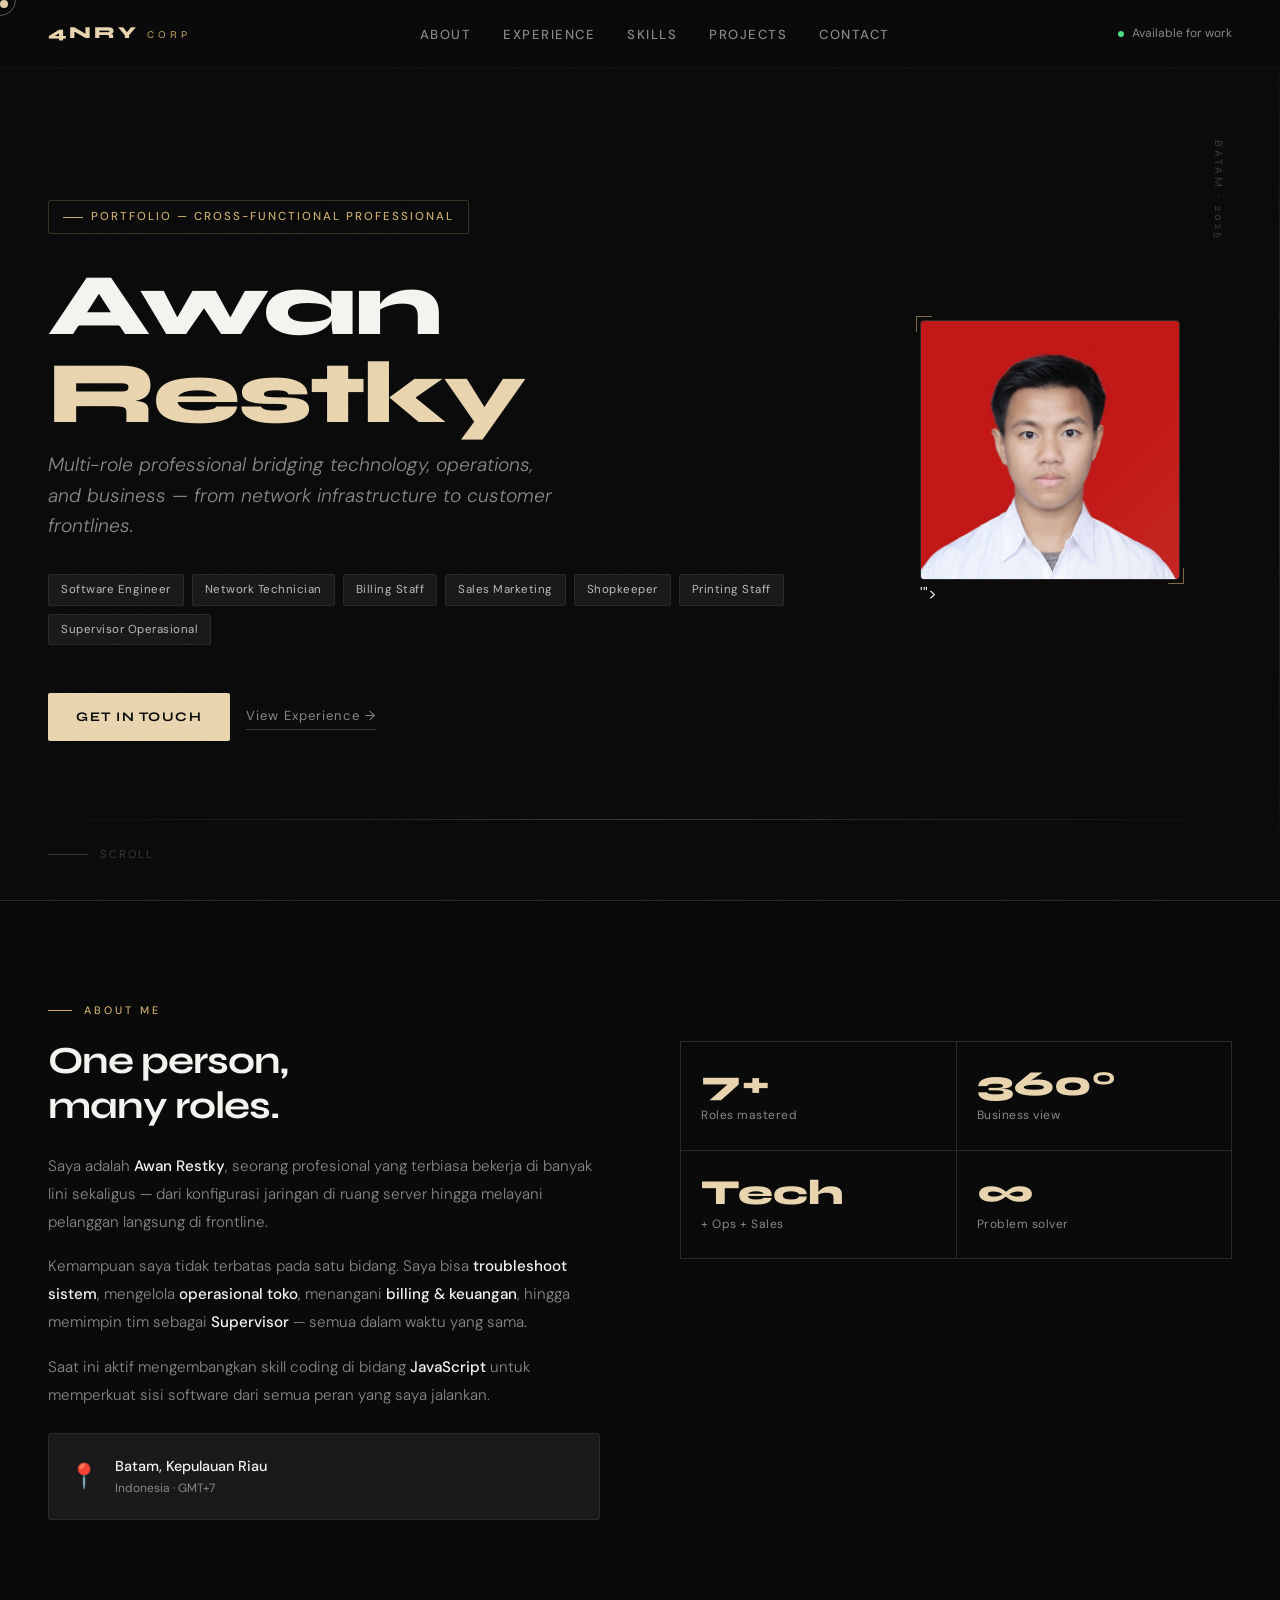
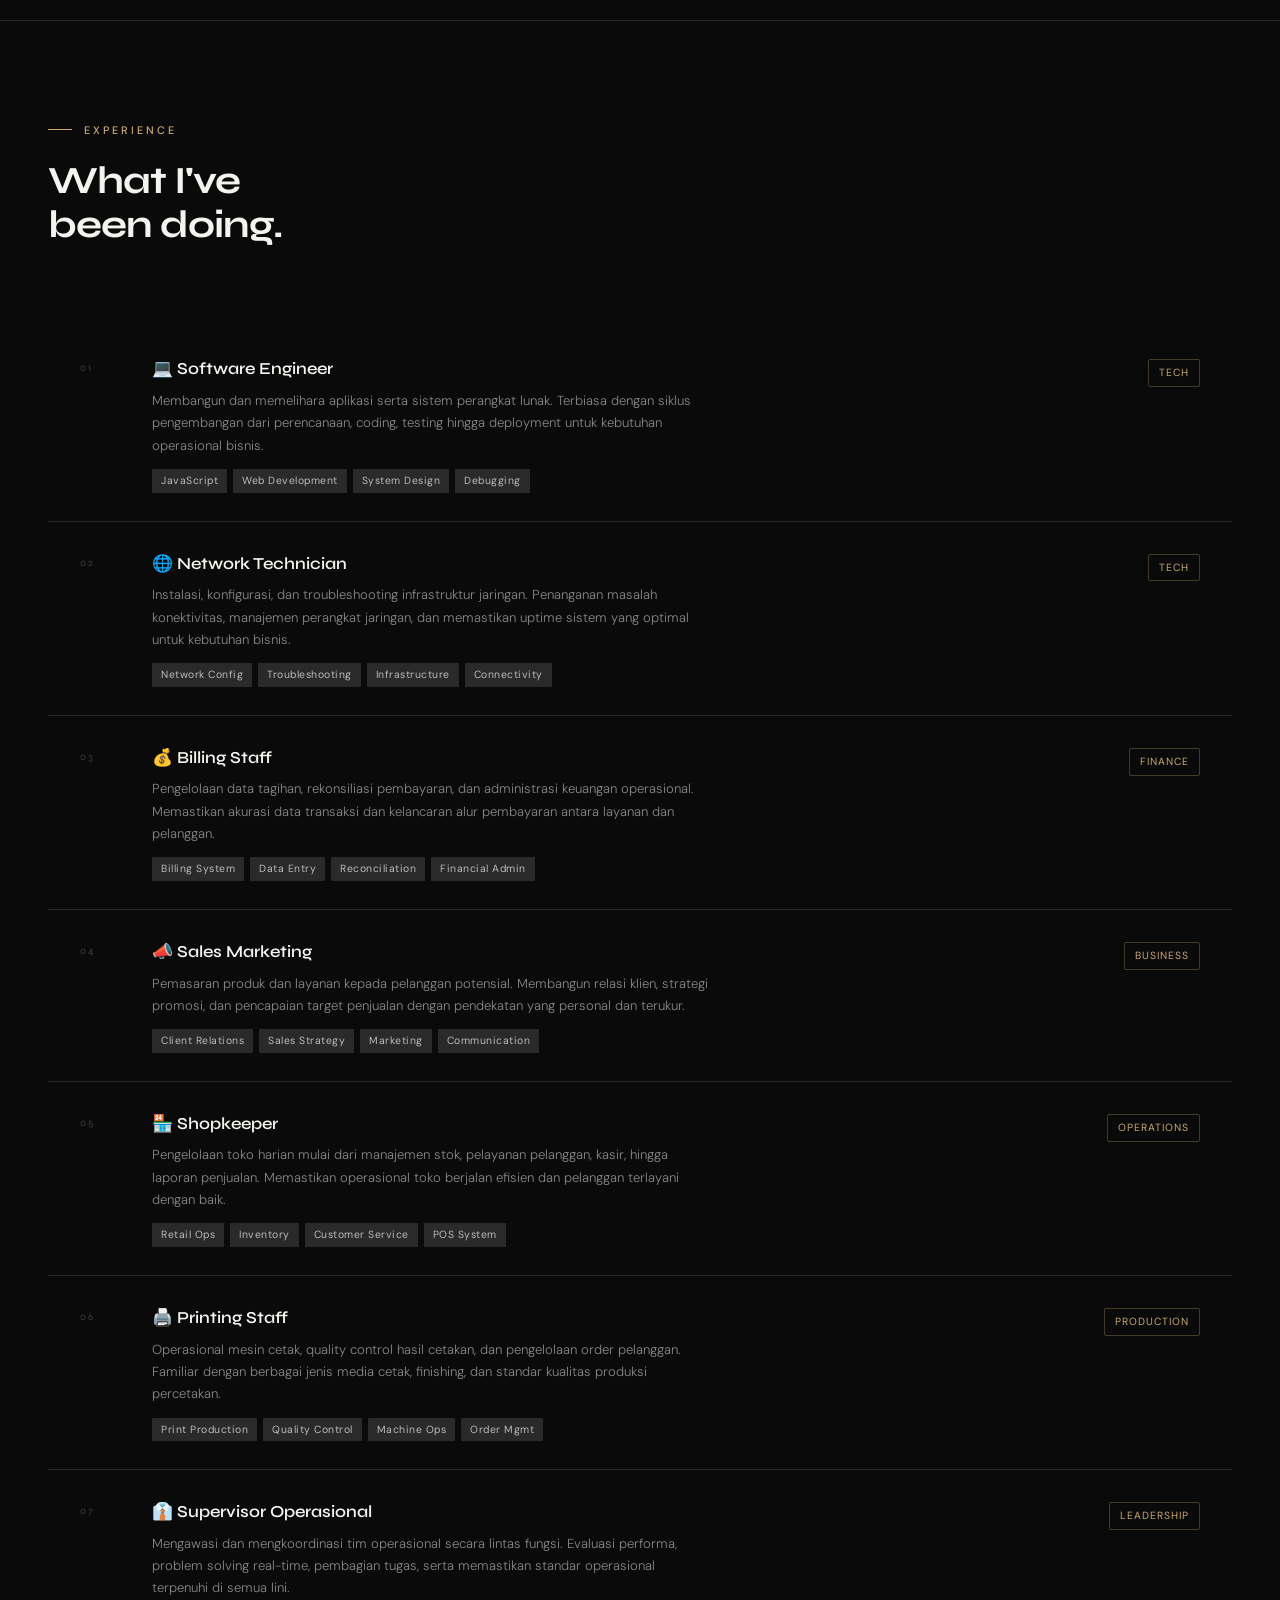
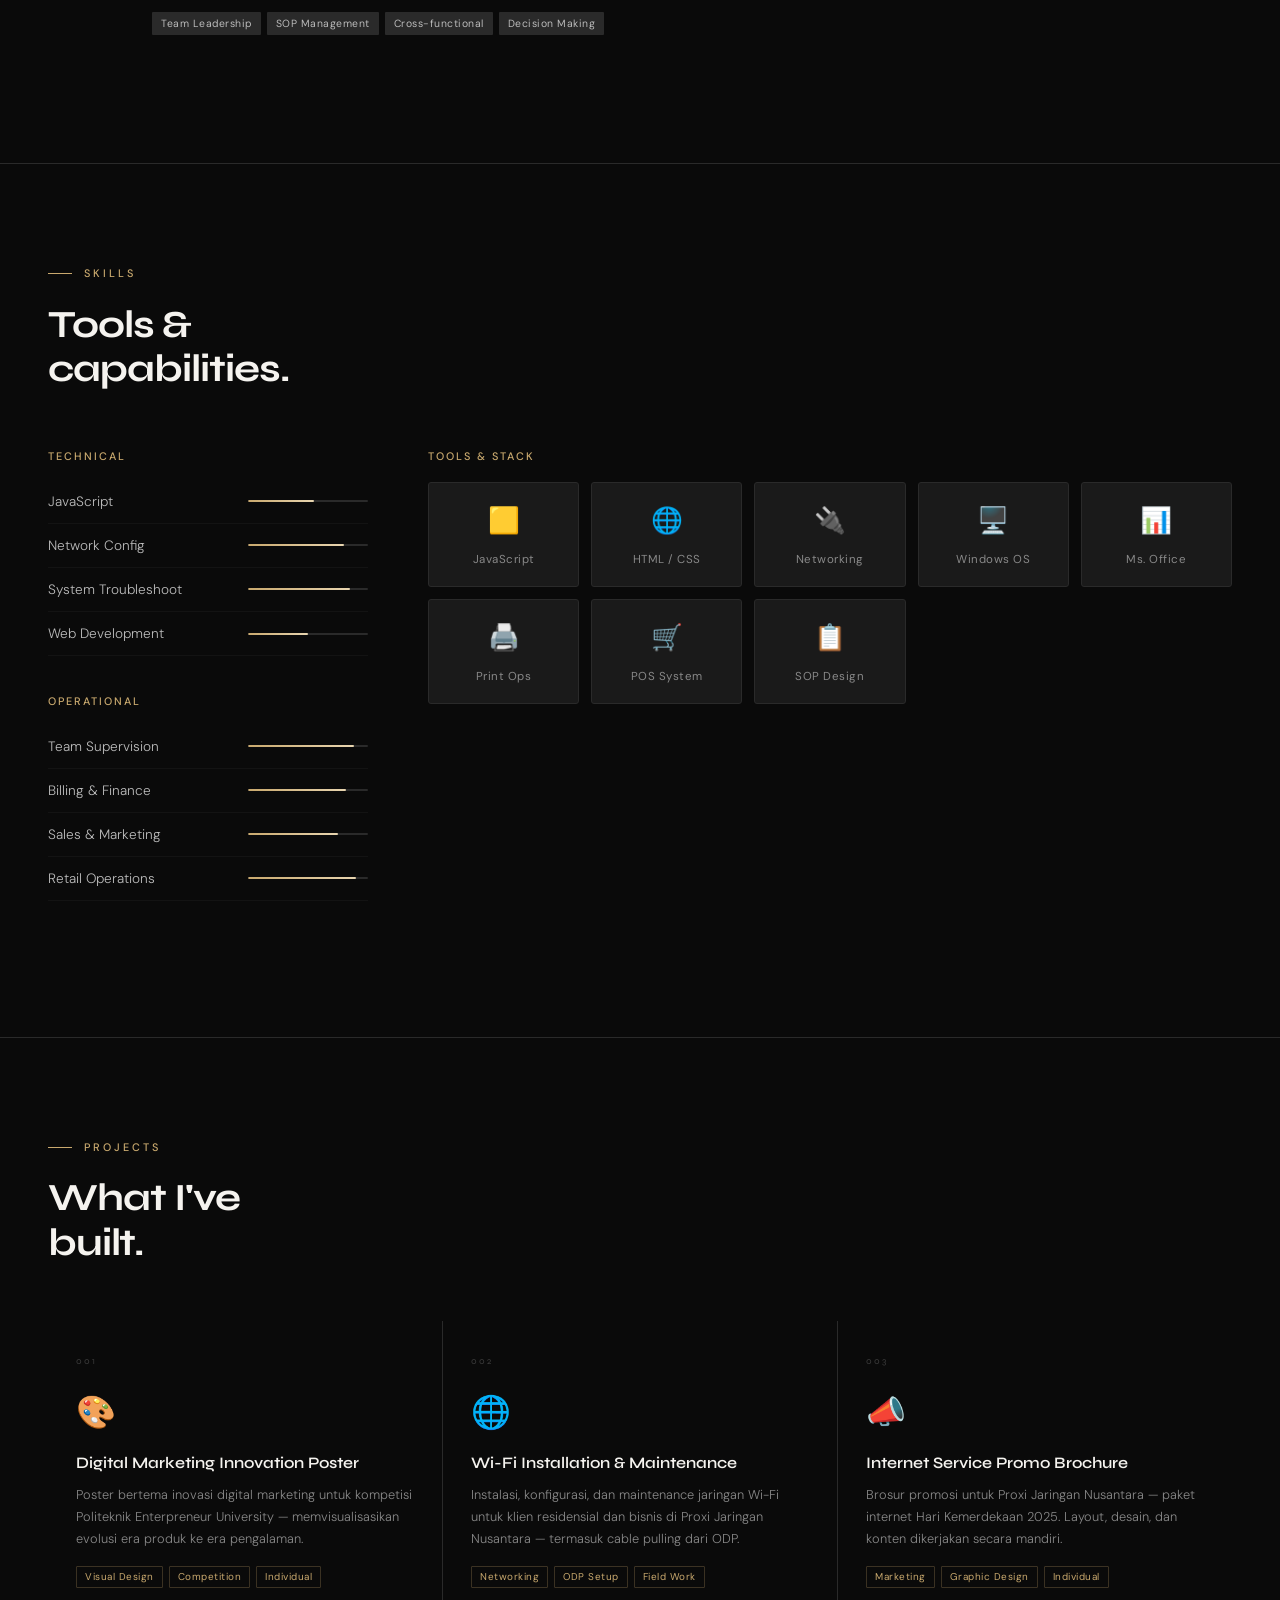
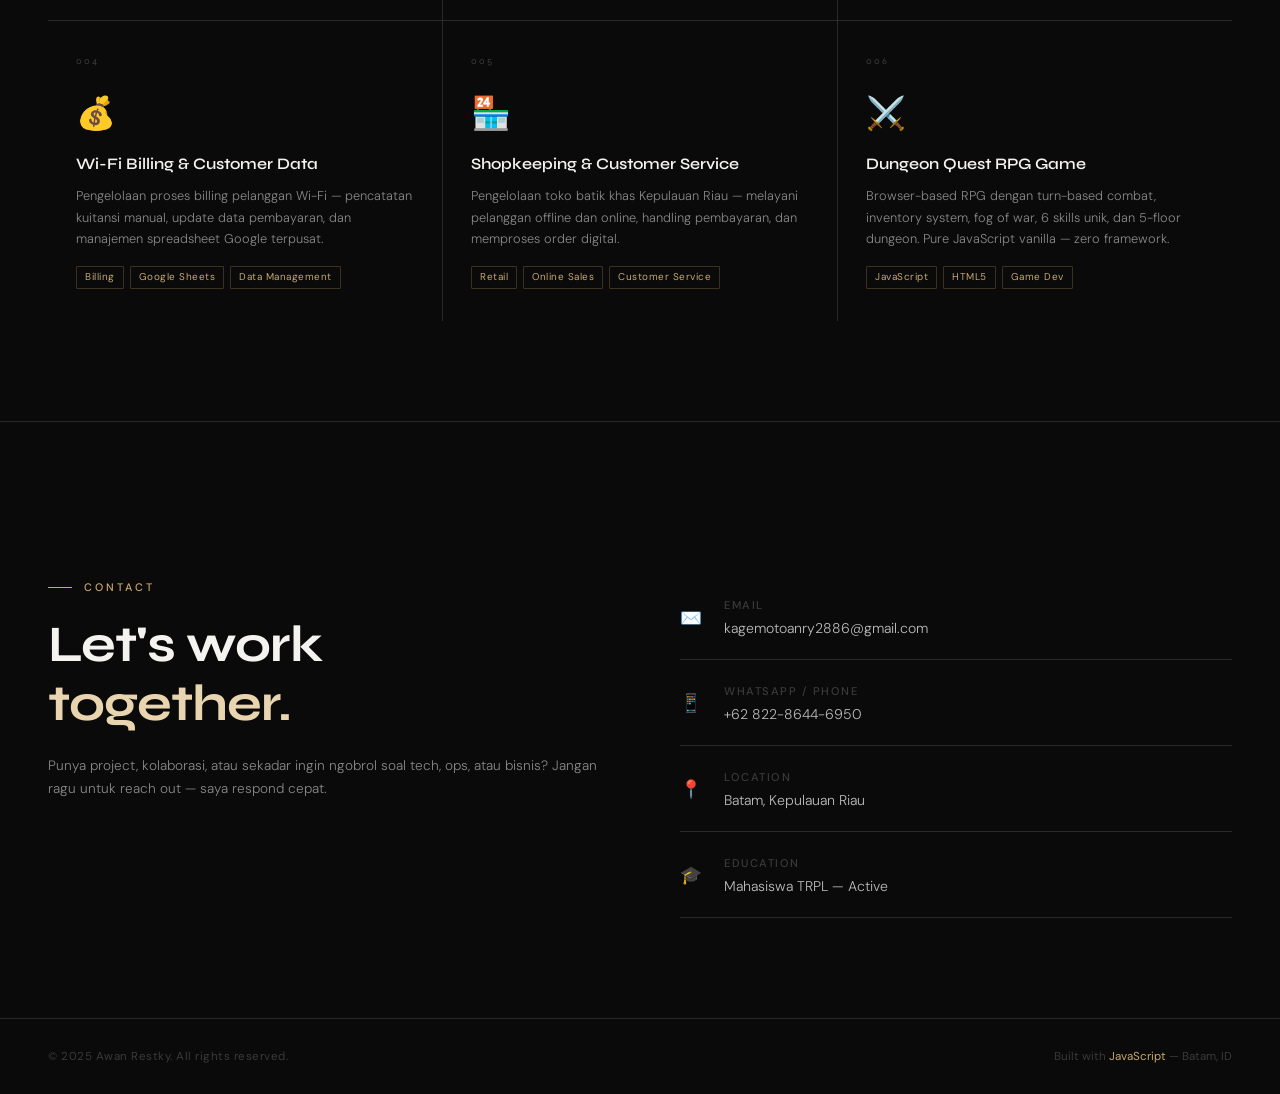
==== index.html @ eabd6ea4 "ubah nama file utama menjadi index.html" ====
<!DOCTYPE html>
<html lang="id">
<head>
<meta charset="UTF-8">
<meta name="viewport" content="width=device-width, initial-scale=1.0">
<title>Awan Restky — Portfolio</title>
<link href="https://fonts.googleapis.com/css2?family=Syne:wght@400;500;600;700;800&family=DM+Sans:ital,wght@0,300;0,400;0,500;1,300&display=swap" rel="stylesheet">
<style>
:root {
  --black: #0a0a0a;
  --white: #f5f3ef;
  --gray-1: #1a1a1a;
  --gray-2: #2a2a2a;
  --gray-3: #3a3a3a;
  --gray-4: #888;
  --gray-5: #bbb;
  --accent: #e8d5b0;
  --accent-2: #c9a96e;
  --accent-dim: rgba(232,213,176,0.12);
  --font-head: 'Syne', sans-serif;
  --font-body: 'DM Sans', sans-serif;
}

*, *::before, *::after { box-sizing: border-box; margin: 0; padding: 0; }

html { scroll-behavior: smooth; }

body {
  background: var(--black);
  color: var(--white);
  font-family: var(--font-body);
  font-size: 16px;
  line-height: 1.7;
  overflow-x: hidden;
  cursor: none;
}

/* Custom cursor */
#cursor {
  width: 8px; height: 8px;
  background: var(--accent);
  border-radius: 50%;
  position: fixed;
  pointer-events: none;
  z-index: 9999;
  transition: transform 0.15s ease;
  mix-blend-mode: difference;
}
#cursor-ring {
  width: 32px; height: 32px;
  border: 1px solid rgba(232,213,176,0.4);
  border-radius: 50%;
  position: fixed;
  pointer-events: none;
  z-index: 9998;
  transition: all 0.08s ease;
}
body:has(a:hover) #cursor, body:has(button:hover) #cursor { transform: scale(3); }

/* Noise texture */
body::before {
  content: '';
  position: fixed;
  inset: 0;
  background-image: url("data:image/svg+xml,%3Csvg viewBox='0 0 256 256' xmlns='http://www.w3.org/2000/svg'%3E%3Cfilter id='noise'%3E%3CfeTurbulence type='fractalNoise' baseFrequency='0.9' numOctaves='4' stitchTiles='stitch'/%3E%3C/filter%3E%3Crect width='100%25' height='100%25' filter='url(%23noise)' opacity='0.04'/%3E%3C/svg%3E");
  pointer-events: none;
  z-index: 0;
  opacity: 0.5;
}

/* NAV */
nav {
  position: fixed;
  top: 0; left: 0; right: 0;
  z-index: 100;
  padding: 20px 48px;
  display: flex;
  align-items: center;
  justify-content: space-between;
  border-bottom: 1px solid rgba(255,255,255,0.04);
  backdrop-filter: blur(20px);
  background: rgba(10,10,10,0.7);
}
.nav-logo {
  font-family: var(--font-head);
  font-size: 1.1rem;
  font-weight: 700;
  color: var(--accent);
  letter-spacing: 1px;
  text-decoration: none;
}
.nav-links { display: flex; gap: 32px; list-style: none; }
.nav-links a {
  color: var(--gray-4);
  text-decoration: none;
  font-size: 0.82rem;
  letter-spacing: 1.5px;
  text-transform: uppercase;
  font-weight: 500;
  transition: color 0.2s;
}
.nav-links a:hover { color: var(--accent); }
.nav-status {
  display: flex;
  align-items: center;
  gap: 8px;
  font-size: 0.75rem;
  color: var(--gray-4);
}
.status-dot {
  width: 6px; height: 6px;
  background: #4ade80;
  border-radius: 50%;
  animation: pulse 2s infinite;
}
@keyframes pulse {
  0%,100% { opacity: 1; box-shadow: 0 0 0 0 rgba(74,222,128,0.4); }
  50% { opacity: 0.7; box-shadow: 0 0 0 4px rgba(74,222,128,0); }
}

/* SECTIONS */
section { position: relative; z-index: 1; }

/* HERO */
#hero {
  min-height: 100vh;
  display: flex;
  align-items: center;
  padding: 120px 48px 80px;
  position: relative;
  overflow: hidden;
}
.hero-bg-line {
  position: absolute;
  top: 0; right: 0;
  width: 1px;
  height: 100%;
  background: linear-gradient(to bottom, transparent, var(--accent-2), transparent);
  opacity: 0.2;
}
.hero-grid-line {
  position: absolute;
  bottom: 80px; left: 0; right: 0;
  height: 1px;
  background: linear-gradient(to right, transparent, var(--gray-3), transparent);
}
.hero-number {
  position: absolute;
  top: 140px; right: 52px;
  font-family: var(--font-head);
  font-size: 0.7rem;
  color: var(--gray-3);
  letter-spacing: 3px;
  writing-mode: vertical-rl;
}
.hero-content { max-width: 780px; }
.hero-tag {
  display: inline-flex;
  align-items: center;
  gap: 8px;
  font-size: 0.72rem;
  color: var(--accent-2);
  letter-spacing: 2px;
  text-transform: uppercase;
  font-weight: 500;
  margin-bottom: 28px;
  border: 1px solid rgba(201,169,110,0.25);
  padding: 6px 14px;
  border-radius: 2px;
}
.hero-tag::before { content: ''; width: 20px; height: 1px; background: var(--accent-2); }
h1 {
  font-family: var(--font-head);
  font-size: clamp(3rem, 7vw, 5.5rem);
  font-weight: 800;
  line-height: 1.0;
  letter-spacing: -2px;
  margin-bottom: 12px;
  color: var(--white);
}
h1 .name-accent { color: var(--accent); display: block; }
.hero-sub {
  font-size: clamp(1rem, 2.5vw, 1.2rem);
  color: var(--gray-4);
  font-weight: 300;
  margin-bottom: 32px;
  max-width: 520px;
  font-style: italic;
  line-height: 1.6;
}
.hero-roles {
  display: flex;
  flex-wrap: wrap;
  gap: 8px;
  margin-bottom: 48px;
}
.role-tag {
  font-size: 0.72rem;
  color: var(--gray-5);
  background: var(--gray-1);
  border: 1px solid var(--gray-2);
  padding: 5px 12px;
  border-radius: 2px;
  letter-spacing: 0.5px;
  transition: all 0.2s;
}
.role-tag:hover { background: var(--accent-dim); border-color: var(--accent-2); color: var(--accent); }
.hero-cta {
  display: flex;
  gap: 16px;
  align-items: center;
}
.btn-primary {
  background: var(--accent);
  color: var(--black);
  padding: 13px 28px;
  border: none;
  border-radius: 2px;
  font-family: var(--font-head);
  font-size: 0.82rem;
  font-weight: 700;
  letter-spacing: 1.5px;
  text-transform: uppercase;
  text-decoration: none;
  cursor: none;
  transition: all 0.2s;
  display: inline-block;
}
.btn-primary:hover { background: var(--accent-2); transform: translateY(-1px); }
.btn-secondary {
  color: var(--gray-4);
  font-size: 0.82rem;
  text-decoration: none;
  letter-spacing: 1px;
  border-bottom: 1px solid var(--gray-3);
  padding-bottom: 2px;
  transition: all 0.2s;
}
.btn-secondary:hover { color: var(--white); border-color: var(--white); }
.hero-avatar {
  position: absolute;
  right: 100px;
  top: 50%;
  transform: translateY(-50%);
  width: 260px; height: 260px;
}
.avatar-frame {
  width: 100%; height: 100%;
  border: 1px solid var(--gray-2);
  border-radius: 4px;
  overflow: hidden;
  position: relative;
  background: var(--gray-1);
}
.avatar-frame img {
  width: 100%; height: 100%;
  object-fit: cover;
  filter: grayscale(20%);
}
.avatar-frame::after {
  content: '';
  position: absolute;
  inset: 0;
  background: linear-gradient(135deg, transparent 60%, rgba(232,213,176,0.08));
}
.avatar-corner {
  position: absolute;
  width: 16px; height: 16px;
  border-color: var(--accent-2);
  border-style: solid;
  opacity: 0.6;
}
.avatar-corner.tl { top: -4px; left: -4px; border-width: 1px 0 0 1px; }
.avatar-corner.br { bottom: -4px; right: -4px; border-width: 0 1px 1px 0; }
.avatar-label {
  position: absolute;
  bottom: -28px; left: 0;
  font-size: 0.65rem;
  color: var(--gray-3);
  letter-spacing: 2px;
  text-transform: uppercase;
}

/* SCROLL INDICATOR */
.scroll-indicator {
  position: absolute;
  bottom: 36px; left: 48px;
  display: flex;
  align-items: center;
  gap: 12px;
  font-size: 0.7rem;
  color: var(--gray-3);
  letter-spacing: 2px;
  text-transform: uppercase;
}
.scroll-line {
  width: 40px; height: 1px;
  background: var(--gray-3);
  position: relative;
  overflow: hidden;
}
.scroll-line::after {
  content: '';
  position: absolute;
  left: -100%;
  width: 100%; height: 100%;
  background: var(--accent);
  animation: scanline 2s ease infinite;
}
@keyframes scanline { 0% { left: -100%; } 100% { left: 100%; } }

/* ABOUT */
#about {
  padding: 100px 48px;
  display: grid;
  grid-template-columns: 1fr 1fr;
  gap: 80px;
  align-items: start;
  border-top: 1px solid var(--gray-2);
}
.section-label {
  font-size: 0.68rem;
  color: var(--accent-2);
  letter-spacing: 3px;
  text-transform: uppercase;
  font-weight: 500;
  margin-bottom: 20px;
  display: flex;
  align-items: center;
  gap: 12px;
}
.section-label::before { content: ''; width: 24px; height: 1px; background: var(--accent-2); }
h2 {
  font-family: var(--font-head);
  font-size: clamp(1.8rem, 3vw, 2.6rem);
  font-weight: 700;
  line-height: 1.15;
  letter-spacing: -1px;
  margin-bottom: 24px;
  color: var(--white);
}
.about-text {
  color: var(--gray-4);
  font-size: 0.95rem;
  line-height: 1.85;
  margin-bottom: 16px;
  font-weight: 300;
}
.about-text strong { color: var(--white); font-weight: 500; }
.about-stats {
  display: grid;
  grid-template-columns: 1fr 1fr;
  gap: 1px;
  background: var(--gray-2);
  border: 1px solid var(--gray-2);
  margin-top: 40px;
}
.stat-box {
  background: var(--black);
  padding: 24px 20px;
  transition: background 0.2s;
}
.stat-box:hover { background: var(--gray-1); }
.stat-num {
  font-family: var(--font-head);
  font-size: 2.2rem;
  font-weight: 800;
  color: var(--accent);
  line-height: 1;
  margin-bottom: 4px;
}
.stat-desc {
  font-size: 0.75rem;
  color: var(--gray-4);
  letter-spacing: 0.5px;
}

/* Location card */
.location-card {
  background: var(--gray-1);
  border: 1px solid var(--gray-2);
  border-radius: 3px;
  padding: 20px;
  margin-top: 24px;
  display: flex;
  align-items: center;
  gap: 16px;
}
.location-icon { font-size: 1.5rem; }
.location-info { flex: 1; }
.location-city { font-weight: 500; color: var(--white); font-size: 0.9rem; }
.location-region { font-size: 0.75rem; color: var(--gray-4); }

/* EXPERIENCE */
#experience {
  padding: 100px 48px;
  border-top: 1px solid var(--gray-2);
}
.exp-header { display: flex; justify-content: space-between; align-items: flex-end; margin-bottom: 56px; }
.exp-grid { display: flex; flex-direction: column; gap: 1px; background: var(--gray-2); }
.exp-item {
  background: var(--black);
  padding: 28px 32px;
  display: grid;
  grid-template-columns: 48px 1fr auto;
  gap: 24px;
  align-items: start;
  transition: background 0.2s;
  cursor: default;
}
.exp-item:hover { background: var(--gray-1); }
.exp-num {
  font-family: var(--font-head);
  font-size: 0.65rem;
  color: var(--gray-3);
  letter-spacing: 2px;
  margin-top: 4px;
}
.exp-content {}
.exp-role {
  font-family: var(--font-head);
  font-size: 1.05rem;
  font-weight: 600;
  color: var(--white);
  margin-bottom: 6px;
}
.exp-desc {
  font-size: 0.82rem;
  color: var(--gray-4);
  line-height: 1.7;
  font-weight: 300;
  max-width: 560px;
}
.exp-tags {
  display: flex;
  flex-wrap: wrap;
  gap: 6px;
  margin-top: 12px;
}
.exp-tag {
  font-size: 0.65rem;
  background: var(--gray-2);
  color: var(--gray-5);
  padding: 3px 9px;
  border-radius: 1px;
  letter-spacing: 0.5px;
}
.exp-badge {
  font-size: 0.65rem;
  color: var(--accent-2);
  border: 1px solid rgba(201,169,110,0.3);
  padding: 4px 10px;
  border-radius: 2px;
  letter-spacing: 1px;
  text-transform: uppercase;
  white-space: nowrap;
  align-self: start;
  margin-top: 4px;
}

/* SKILLS */
#skills {
  padding: 100px 48px;
  border-top: 1px solid var(--gray-2);
}
.skills-layout {
  display: grid;
  grid-template-columns: 320px 1fr;
  gap: 60px;
  margin-top: 56px;
}
.skill-category { margin-bottom: 36px; }
.skill-cat-label {
  font-size: 0.68rem;
  color: var(--accent-2);
  letter-spacing: 2px;
  text-transform: uppercase;
  margin-bottom: 14px;
  font-weight: 500;
}
.skill-item-row {
  display: flex;
  justify-content: space-between;
  align-items: center;
  padding: 10px 0;
  border-bottom: 1px solid rgba(255,255,255,0.04);
}
.skill-name-txt { font-size: 0.85rem; color: var(--gray-5); font-weight: 300; }
.skill-bar-wrap { width: 120px; height: 2px; background: var(--gray-2); border-radius: 1px; overflow: hidden; }
.skill-bar-fill {
  height: 100%;
  background: linear-gradient(90deg, var(--accent-2), var(--accent));
  border-radius: 1px;
  width: 0;
  transition: width 1.2s cubic-bezier(0.25,0.46,0.45,0.94);
}

/* Tech stack */
.tech-grid {
  display: grid;
  grid-template-columns: repeat(auto-fill, minmax(130px, 1fr));
  gap: 12px;
}
.tech-card {
  background: var(--gray-1);
  border: 1px solid var(--gray-2);
  padding: 16px;
  border-radius: 3px;
  text-align: center;
  transition: all 0.2s;
}
.tech-card:hover {
  border-color: var(--accent-2);
  background: var(--accent-dim);
  transform: translateY(-2px);
}
.tech-icon { font-size: 1.6rem; display: block; margin-bottom: 8px; }
.tech-name { font-size: 0.72rem; color: var(--gray-4); letter-spacing: 0.5px; }

/* PROJECTS */
#projects {
  padding: 100px 48px;
  border-top: 1px solid var(--gray-2);
}
.projects-grid {
  display: grid;
  grid-template-columns: repeat(3, 1fr);
  gap: 1px;
  background: var(--gray-2);
  margin-top: 56px;
}
.project-card {
  background: var(--black);
  padding: 32px 28px;
  position: relative;
  overflow: hidden;
  transition: background 0.25s;
  cursor: default;
}
.project-card:hover { background: var(--gray-1); }
.project-card::before {
  content: '';
  position: absolute;
  top: 0; left: 0;
  width: 2px;
  height: 0;
  background: var(--accent-2);
  transition: height 0.3s ease;
}
.project-card:hover::before { height: 100%; }
.project-num {
  font-family: var(--font-head);
  font-size: 0.6rem;
  color: var(--gray-3);
  letter-spacing: 2px;
  margin-bottom: 16px;
}
.project-icon { font-size: 2rem; margin-bottom: 14px; display: block; }
.project-title {
  font-family: var(--font-head);
  font-size: 1rem;
  font-weight: 600;
  color: var(--white);
  margin-bottom: 10px;
  line-height: 1.3;
}
.project-desc {
  font-size: 0.8rem;
  color: var(--gray-4);
  line-height: 1.7;
  font-weight: 300;
}
.project-stack {
  margin-top: 16px;
  display: flex;
  flex-wrap: wrap;
  gap: 6px;
}
.stack-tag {
  font-size: 0.62rem;
  color: var(--accent-2);
  border: 1px solid rgba(201,169,110,0.25);
  padding: 2px 8px;
  border-radius: 1px;
  letter-spacing: 0.5px;
}

/* CONTACT */
#contact {
  padding: 100px 48px;
  border-top: 1px solid var(--gray-2);
}
.contact-layout {
  display: grid;
  grid-template-columns: 1fr 1fr;
  gap: 80px;
  margin-top: 56px;
  align-items: start;
}
.contact-big-text {
  font-family: var(--font-head);
  font-size: clamp(2rem, 4vw, 3.2rem);
  font-weight: 700;
  line-height: 1.15;
  letter-spacing: -1px;
  color: var(--white);
  margin-bottom: 20px;
}
.contact-big-text span { color: var(--accent); }
.contact-note {
  font-size: 0.85rem;
  color: var(--gray-4);
  font-weight: 300;
  line-height: 1.7;
}
.contact-links { display: flex; flex-direction: column; gap: 4px; }
.contact-link {
  display: flex;
  align-items: center;
  gap: 16px;
  padding: 18px 0;
  border-bottom: 1px solid var(--gray-2);
  text-decoration: none;
  transition: all 0.2s;
  group: true;
}
.contact-link:hover { padding-left: 8px; }
.contact-link:hover .cl-label { color: var(--white); }
.contact-link:hover .cl-arrow { opacity: 1; transform: translateX(0); }
.cl-icon { font-size: 1.1rem; width: 28px; }
.cl-info { flex: 1; }
.cl-label { font-size: 0.7rem; color: var(--gray-3); letter-spacing: 1.5px; text-transform: uppercase; font-weight: 500; margin-bottom: 2px; transition: color 0.2s; }
.cl-value { font-size: 0.88rem; color: var(--gray-5); font-weight: 300; transition: color 0.2s; }
.contact-link:hover .cl-value { color: var(--accent); }
.cl-arrow { color: var(--accent-2); opacity: 0; transform: translateX(-6px); transition: all 0.2s; font-size: 0.8rem; }

/* FOOTER */
footer {
  border-top: 1px solid var(--gray-2);
  padding: 28px 48px;
  display: flex;
  justify-content: space-between;
  align-items: center;
  position: relative; z-index: 1;
}
.footer-copy { font-size: 0.72rem; color: var(--gray-3); letter-spacing: 0.5px; }
.footer-built { font-size: 0.72rem; color: var(--gray-3); }
.footer-built span { color: var(--accent-2); }

/* ANIMATIONS */
.reveal {
  opacity: 0;
  transform: translateY(28px);
  transition: opacity 0.7s ease, transform 0.7s ease;
}
.reveal.visible { opacity: 1; transform: none; }
.reveal-delay-1 { transition-delay: 0.1s; }
.reveal-delay-2 { transition-delay: 0.2s; }
.reveal-delay-3 { transition-delay: 0.3s; }
.reveal-delay-4 { transition-delay: 0.4s; }

/* Stagger hero */
.hero-tag { animation: fadeUp 0.6s ease 0.1s both; }
h1 { animation: fadeUp 0.7s ease 0.25s both; }
.hero-sub { animation: fadeUp 0.6s ease 0.4s both; }
.hero-roles { animation: fadeUp 0.6s ease 0.5s both; }
.hero-cta { animation: fadeUp 0.6s ease 0.6s both; }
.hero-avatar { animation: fadeIn 0.8s ease 0.5s both; }
@keyframes fadeUp { from { opacity:0; transform: translateY(24px); } to { opacity:1; transform:none; } }
@keyframes fadeIn { from { opacity:0; } to { opacity:1; } }

/* Scrollbar */
::-webkit-scrollbar { width: 4px; }
::-webkit-scrollbar-track { background: var(--black); }
::-webkit-scrollbar-thumb { background: var(--gray-3); }

/* Responsive */
@media(max-width: 900px) {
  nav { padding: 16px 24px; }
  .nav-links { display: none; }
  #hero { padding: 100px 24px 60px; }
  .hero-avatar { display: none; }
  #about, .contact-layout { grid-template-columns: 1fr; gap: 40px; padding: 60px 24px; }
  #experience, #skills, #projects, #contact { padding: 60px 24px; }
  .projects-grid { grid-template-columns: 1fr; }
  .skills-layout { grid-template-columns: 1fr; }
  footer { padding: 20px 24px; flex-direction: column; gap: 8px; text-align: center; }
}

/* skill modal CSS moved to new system */
.tech-card { cursor: pointer !important; }
.skill-item-row { cursor: pointer; }
.skill-item-row:hover .skill-name-txt { color: var(--accent); }
.exp-item { cursor: pointer !important; }


/* ══════════════════════════════════════
   SKILLS MODAL — Radial Visual Style
   ══════════════════════════════════════ */
#skills-modal {
  position: fixed; inset: 0; z-index: 600;
  display: flex; align-items: center; justify-content: center;
  padding: 20px;
  opacity: 0; pointer-events: none;
  transition: opacity 0.3s ease;
}
#skills-modal.active { opacity: 1; pointer-events: all; }
#skills-modal-backdrop {
  position: absolute; inset: 0;
  background: rgba(0,0,0,0.9);
  backdrop-filter: blur(12px);
}
#skills-modal-box {
  position: relative; z-index: 1;
  background: var(--black);
  border: 1px solid var(--gray-2);
  border-radius: 6px;
  width: 100%; max-width: 600px;
  max-height: 88vh; overflow-y: auto;
  transform: scale(0.94);
  transition: transform 0.3s cubic-bezier(0.34,1.56,0.64,1);
}
#skills-modal.active #skills-modal-box { transform: scale(1); }

.sm-header {
  padding: 22px 26px 18px;
  border-bottom: 1px solid var(--gray-2);
  display: flex; justify-content: space-between; align-items: flex-start;
  position: sticky; top: 0; background: var(--black); z-index: 2;
}
.sm-close {
  background: none; border: 1px solid var(--gray-2);
  color: var(--gray-4); width: 28px; height: 28px;
  border-radius: 2px; cursor: none; font-size: 0.9rem;
  display: flex; align-items: center; justify-content: center;
  transition: all 0.2s; flex-shrink: 0; margin-top: 2px;
}
.sm-close:hover { border-color: var(--accent-2); color: var(--white); }
.sm-label {
  font-size: 0.62rem; color: var(--accent-2);
  letter-spacing: 2.5px; text-transform: uppercase; margin-bottom: 4px;
}
.sm-title {
  font-family: var(--font-head); font-size: 1.4rem;
  font-weight: 700; color: var(--white);
}

/* Hexagon ring display */
.sm-visual-zone {
  padding: 28px 26px 0;
  display: flex; gap: 20px; align-items: center;
}
.sm-ring-wrap {
  flex-shrink: 0; position: relative;
  width: 110px; height: 110px;
}
.sm-ring-svg { width: 110px; height: 110px; }
.sm-ring-pct {
  position: absolute; inset: 0;
  display: flex; flex-direction: column;
  align-items: center; justify-content: center;
  font-family: var(--font-head);
}
.sm-ring-num { font-size: 1.6rem; font-weight: 800; color: var(--accent); line-height: 1; }
.sm-ring-sub { font-size: 0.55rem; color: var(--gray-4); letter-spacing: 1px; margin-top: 2px; }
.sm-meta { flex: 1; }
.sm-meta-badge {
  display: inline-block; font-size: 0.65rem;
  border: 1px solid rgba(201,169,110,0.35);
  color: var(--accent-2); padding: 3px 10px;
  border-radius: 2px; letter-spacing: 1px;
  text-transform: uppercase; margin-bottom: 10px;
}
.sm-meta-desc {
  font-size: 0.82rem; color: var(--gray-4);
  line-height: 1.7; font-weight: 300;
}

/* Skill breakdown bars — horizontal pills */
.sm-breakdown {
  padding: 20px 26px;
  display: grid; grid-template-columns: 1fr 1fr; gap: 10px;
}
.sm-pill {
  background: var(--gray-1); border: 1px solid var(--gray-2);
  border-radius: 3px; padding: 10px 12px;
  transition: border-color 0.2s;
}
.sm-pill:hover { border-color: var(--accent-2); }
.sm-pill-top {
  display: flex; justify-content: space-between;
  font-size: 0.72rem; margin-bottom: 6px;
}
.sm-pill-name { color: var(--gray-5); }
.sm-pill-val { color: var(--accent); font-family: var(--font-head); }
.sm-pill-track {
  height: 3px; background: var(--gray-2);
  border-radius: 2px; overflow: hidden;
}
.sm-pill-fill {
  height: 100%; border-radius: 2px;
  background: linear-gradient(90deg, var(--accent-2), var(--accent));
  width: 0; transition: width 0.9s cubic-bezier(0.25,0.46,0.45,0.94);
}

/* Real-world context cards */
.sm-context { padding: 0 26px 26px; }
.sm-ctx-label {
  font-size: 0.62rem; color: var(--accent-2);
  letter-spacing: 2.5px; text-transform: uppercase;
  margin-bottom: 12px; padding-top: 4px;
  display: flex; align-items: center; gap: 10px;
}
.sm-ctx-label::before { content:''; width:14px; height:1px; background:var(--accent-2); }
.sm-ctx-scroll {
  display: flex; gap: 10px; overflow-x: auto;
  padding-bottom: 6px; scrollbar-width: none;
}
.sm-ctx-scroll::-webkit-scrollbar { display: none; }
.sm-ctx-card {
  flex-shrink: 0; width: 170px;
  background: var(--gray-1); border: 1px solid var(--gray-2);
  border-radius: 3px; padding: 12px 14px;
}
.sm-ctx-icon { font-size: 1.3rem; margin-bottom: 6px; display: block; }
.sm-ctx-title { font-size: 0.75rem; color: var(--white); font-weight: 500; margin-bottom: 4px; }
.sm-ctx-desc { font-size: 0.68rem; color: var(--gray-4); line-height: 1.5; }

/* ══════════════════════════════════════
   PROJECT MODAL — Case Study Style
   ══════════════════════════════════════ */
#project-modal {
  position: fixed; inset: 0; z-index: 600;
  display: flex; align-items: center; justify-content: center;
  padding: 20px;
  opacity: 0; pointer-events: none;
  transition: opacity 0.3s ease;
}
#project-modal.active { opacity: 1; pointer-events: all; }
#project-modal-backdrop {
  position: absolute; inset: 0;
  background: rgba(0,0,0,0.9); backdrop-filter: blur(12px);
}
#project-modal-box {
  position: relative; z-index: 1;
  background: var(--black);
  border: 1px solid var(--gray-2);
  border-radius: 6px; width: 100%; max-width: 660px;
  max-height: 88vh; overflow-y: auto;
  transform: translateY(24px);
  transition: transform 0.35s cubic-bezier(0.25,0.46,0.45,0.94);
}
#project-modal.active #project-modal-box { transform: translateY(0); }

.pm-banner {
  height: 80px; position: relative; overflow: hidden;
  display: flex; align-items: center; padding: 0 26px;
  border-bottom: 1px solid var(--gray-2);
}
.pm-banner-bg {
  position: absolute; inset: 0;
  background: linear-gradient(135deg, var(--gray-1) 0%, var(--black) 100%);
}
.pm-banner-accent {
  position: absolute; right: 0; top: 0; bottom: 0; width: 180px;
  background: linear-gradient(to left, rgba(201,169,110,0.07), transparent);
}
.pm-banner-num {
  position: relative; z-index: 1;
  font-family: var(--font-head); font-size: 3rem;
  font-weight: 800; color: var(--gray-2);
  margin-right: 20px; line-height: 1; user-select: none;
}
.pm-banner-info { position: relative; z-index: 1; flex: 1; }
.pm-banner-type {
  font-size: 0.62rem; color: var(--accent-2);
  letter-spacing: 2.5px; text-transform: uppercase; margin-bottom: 3px;
}
.pm-banner-title {
  font-family: var(--font-head); font-size: 1.05rem;
  font-weight: 700; color: var(--white); line-height: 1.25;
}
.pm-close {
  position: relative; z-index: 1;
  background: none; border: 1px solid var(--gray-2);
  color: var(--gray-4); width: 28px; height: 28px;
  border-radius: 2px; cursor: none; font-size: 0.9rem;
  display: flex; align-items: center; justify-content: center;
  transition: all 0.2s; flex-shrink: 0;
}
.pm-close:hover { border-color: var(--accent-2); color: var(--white); }

.pm-body { padding: 24px 26px; }

/* Timeline row */
.pm-timeline {
  display: flex; gap: 0; margin-bottom: 24px;
  border: 1px solid var(--gray-2); border-radius: 3px; overflow: hidden;
}
.pm-tl-item {
  flex: 1; padding: 12px 14px;
  border-right: 1px solid var(--gray-2);
  background: var(--gray-1);
}
.pm-tl-item:last-child { border-right: none; }
.pm-tl-label { font-size: 0.58rem; color: var(--gray-4); letter-spacing: 1.5px; text-transform: uppercase; margin-bottom: 4px; }
.pm-tl-val { font-size: 0.8rem; color: var(--white); font-weight: 500; }

/* Summary */
.pm-summary-box {
  background: var(--gray-1); border-left: 2px solid var(--accent-2);
  border-radius: 0 3px 3px 0; padding: 14px 16px; margin-bottom: 20px;
  font-size: 0.85rem; color: var(--gray-5); line-height: 1.75; font-weight: 300;
}

/* Impact + Learning grid */
.pm-il-grid { display: grid; grid-template-columns: 1fr 1fr; gap: 12px; margin-bottom: 20px; }
.pm-il-card {
  background: var(--gray-1); border: 1px solid var(--gray-2);
  border-radius: 3px; padding: 14px 16px;
}
.pm-il-head {
  font-size: 0.65rem; letter-spacing: 2px; text-transform: uppercase;
  margin-bottom: 8px; display: flex; align-items: center; gap: 6px;
  font-weight: 500;
}
.pm-il-head.impact { color: #4ade80; }
.pm-il-head.learning { color: var(--blue-light, #60a5fa); }
.pm-il-text { font-size: 0.78rem; color: var(--gray-4); line-height: 1.65; font-weight: 300; }

/* Tags */
.pm-tags { display: flex; flex-wrap: wrap; gap: 7px; }
.pm-tag {
  font-size: 0.65rem; background: rgba(201,169,110,0.08);
  border: 1px solid rgba(201,169,110,0.2); color: var(--accent-2);
  padding: 4px 12px; border-radius: 2px; letter-spacing: 0.5px;
}


/* EXPERIENCE MODAL — Centered Wide Card */
#exp-modal {
  position: fixed; inset: 0; z-index: 700;
  display: flex; align-items: center; justify-content: center;
  padding: 20px;
  opacity: 0; pointer-events: none;
  transition: opacity 0.3s ease;
}
#exp-modal.active { opacity: 1; pointer-events: all; }
#exp-modal-backdrop {
  position: absolute; inset: 0;
  background: rgba(0,0,0,0.88); backdrop-filter: blur(10px);
}
#exp-modal-box {
  position: relative; z-index: 1;
  background: var(--black);
  border: 1px solid var(--gray-2);
  border-radius: 6px;
  width: 100%; max-width: 860px;
  max-height: 90vh; overflow-y: auto;
  transform: translateY(20px) scale(0.97);
  transition: transform 0.35s cubic-bezier(0.25, 0.46, 0.45, 0.94);
}
#exp-modal.active #exp-modal-box {
  transform: translateY(0) scale(1);
}

.em-drag-handle { display: none; }

.em-top {
  display: flex; justify-content: space-between; align-items: flex-start;
  padding: 24px 32px 16px;
  border-bottom: 1px solid var(--gray-2);
}
.em-role-tag {
  font-size: 0.62rem; color: var(--accent-2);
  letter-spacing: 2.5px; text-transform: uppercase; margin-bottom: 5px;
}
.em-role-title {
  font-family: var(--font-head); font-size: 1.6rem;
  font-weight: 800; color: var(--white); line-height: 1.1;
}
.em-close {
  background: none; border: 1px solid var(--gray-2);
  color: var(--gray-4); width: 30px; height: 30px;
  border-radius: 50%; cursor: none; font-size: 0.85rem;
  display: flex; align-items: center; justify-content: center;
  transition: all 0.2s; flex-shrink: 0;
}
.em-close:hover { border-color: var(--white); color: var(--white); }

/* Horizontal journey — 4 columns side by side, NO scroll, NO cutoff */
.em-journey {
  display: grid;
  grid-template-columns: repeat(4, 1fr);
  gap: 0;
  background: var(--gray-2);
  border-bottom: 1px solid var(--gray-2);
}
.em-step {
  background: var(--black);
  padding: 20px 24px;
  border-right: 1px solid var(--gray-2);
  position: relative;
  transition: background 0.2s;
}
.em-step:last-child { border-right: none; }
.em-step:hover { background: var(--gray-1); }
.em-step-num {
  font-family: var(--font-head); font-size: 0.58rem;
  color: var(--accent-2); letter-spacing: 2px; margin-bottom: 8px;
  display: flex; align-items: center; gap: 8px;
}
.em-step-num::after { content:''; flex:1; height:1px; background:var(--gray-2); }
.em-step-label {
  font-size: 0.62rem; color: var(--gray-4);
  text-transform: uppercase; letter-spacing: 1.5px; margin-bottom: 5px;
}
.em-step-val {
  font-family: var(--font-head); font-size: 1rem;
  color: var(--white); font-weight: 600; line-height: 1.3;
}

/* Stats row — horizontal 3 cols */
.em-stats {
  display: grid; grid-template-columns: repeat(3, 1fr);
  gap: 1px; background: var(--gray-2);
  border-bottom: 1px solid var(--gray-2);
}
.em-stat {
  background: var(--gray-1); padding: 18px 24px;
  display: flex; align-items: center; gap: 14px;
  transition: background 0.2s;
}
.em-stat:hover { background: #1f1f1f; }
.em-stat-val {
  font-family: var(--font-head); font-size: 1.6rem;
  font-weight: 800; color: var(--accent); line-height: 1; flex-shrink: 0;
}
.em-stat-label {
  font-size: 0.62rem; color: var(--gray-4);
  letter-spacing: 1px; text-transform: uppercase;
}

/* Bottom: desc + chips */
.em-desc-area {
  padding: 22px 32px 28px;
  display: grid; grid-template-columns: 1fr 280px; gap: 32px; align-items: start;
}
.em-desc-label {
  font-size: 0.62rem; color: var(--accent-2);
  letter-spacing: 2.5px; text-transform: uppercase; margin-bottom: 10px;
  display: flex; align-items: center; gap: 8px;
}
.em-desc-label::before { content:''; width:14px; height:1px; background:var(--accent-2); }
.em-desc-text {
  font-size: 0.85rem; color: var(--gray-4);
  line-height: 1.8; font-weight: 300;
}
.em-chips-label {
  font-size: 0.62rem; color: var(--gray-3);
  letter-spacing: 2px; text-transform: uppercase; margin-bottom: 10px;
}
.em-skill-chips { display: flex; flex-wrap: wrap; gap: 7px; }
.em-chip {
  font-size: 0.65rem; background: var(--gray-1);
  border: 1px solid var(--gray-2); color: var(--gray-5);
  padding: 4px 12px; border-radius: 20px; letter-spacing: 0.5px;
}

/* EDUCATION MODAL — Campus Card Style
   ══════════════════════════════════════ */
#edu-modal {
  position: fixed; inset: 0; z-index: 700;
  display: flex; align-items: center; justify-content: center;
  padding: 20px;
  opacity: 0; pointer-events: none;
  transition: opacity 0.3s ease;
}
#edu-modal.active { opacity: 1; pointer-events: all; }
#edu-modal-backdrop {
  position: absolute; inset: 0;
  background: rgba(0,0,0,0.88); backdrop-filter: blur(10px);
}
#edu-modal-box {
  position: relative; z-index: 1;
  background: var(--black); border: 1px solid var(--gray-2);
  border-radius: 6px; width: 100%; max-width: 560px;
  overflow: hidden;
  transform: scale(0.92) rotate(-1deg);
  transition: transform 0.35s cubic-bezier(0.34,1.56,0.64,1);
}
#edu-modal.active #edu-modal-box { transform: scale(1) rotate(0deg); }

.edu-header-strip {
  background: linear-gradient(135deg, #0d1a2e 0%, #1a2a0d 100%);
  padding: 28px 28px 20px;
  position: relative; overflow: hidden;
  border-bottom: 1px solid var(--gray-2);
}
.edu-header-strip::before {
  content: 'POLITEKNIK';
  position: absolute; right: -10px; top: 8px;
  font-family: var(--font-head); font-size: 4rem; font-weight: 800;
  color: rgba(255,255,255,0.03); letter-spacing: 4px; white-space: nowrap;
  user-select: none;
}
.edu-close-btn {
  position: absolute; top: 16px; right: 16px;
  background: rgba(255,255,255,0.08); border: 1px solid rgba(255,255,255,0.1);
  color: rgba(255,255,255,0.5); width: 28px; height: 28px;
  border-radius: 50%; cursor: none; font-size: 0.8rem;
  display: flex; align-items: center; justify-content: center;
  transition: all 0.2s;
}
.edu-close-btn:hover { background: rgba(255,255,255,0.15); color: white; }
.edu-campus-tag {
  font-size: 0.6rem; letter-spacing: 3px; text-transform: uppercase;
  color: rgba(100,200,100,0.7); margin-bottom: 8px;
  display: flex; align-items: center; gap: 8px;
}
.edu-campus-tag::before {
  content: ''; width: 6px; height: 6px;
  background: #4ade80; border-radius: 50;
  animation: pulse 2s infinite;
}
.edu-campus-name {
  font-family: var(--font-head); font-size: 1.3rem;
  font-weight: 800; color: white; line-height: 1.2; margin-bottom: 6px;
}
.edu-campus-sub {
  font-size: 0.75rem; color: rgba(255,255,255,0.4);
  font-style: italic;
}

.edu-body { padding: 22px 28px 28px; }
.edu-program-box {
  display: flex; gap: 16px; align-items: flex-start;
  background: var(--gray-1); border: 1px solid var(--gray-2);
  border-radius: 4px; padding: 14px 16px; margin-bottom: 20px;
}
.edu-prog-icon { font-size: 1.8rem; flex-shrink: 0; }
.edu-prog-label {
  font-size: 0.6rem; color: var(--accent-2);
  letter-spacing: 2px; text-transform: uppercase; margin-bottom: 3px;
}
.edu-prog-name {
  font-family: var(--font-head); font-size: 1rem;
  font-weight: 700; color: var(--white); margin-bottom: 3px;
}
.edu-prog-full {
  font-size: 0.72rem; color: var(--gray-4); font-style: italic;
}

.edu-info-grid {
  display: grid; grid-template-columns: 1fr 1fr; gap: 10px; margin-bottom: 18px;
}
.edu-info-item {
  background: var(--gray-1); border: 1px solid var(--gray-2);
  border-radius: 3px; padding: 10px 12px;
}
.edu-info-label {
  font-size: 0.58rem; color: var(--gray-4);
  letter-spacing: 1.5px; text-transform: uppercase; margin-bottom: 3px;
}
.edu-info-val { font-size: 0.8rem; color: var(--white); font-weight: 500; }

.edu-about-label {
  font-size: 0.6rem; color: var(--accent-2);
  letter-spacing: 2px; text-transform: uppercase; margin-bottom: 8px;
  display: flex; align-items: center; gap: 8px;
}
.edu-about-label::before { content:''; width:12px; height:1px; background:var(--accent-2); }
.edu-about-text {
  font-size: 0.82rem; color: var(--gray-4);
  line-height: 1.8; font-weight: 300; margin-bottom: 14px;
}
.edu-focus-chips { display: flex; flex-wrap: wrap; gap: 7px; }
.edu-chip {
  font-size: 0.65rem;
  background: rgba(201,169,110,0.08);
  border: 1px solid rgba(201,169,110,0.2);
  color: var(--accent-2); padding: 4px 12px;
  border-radius: 2px; letter-spacing: 0.5px;
}

</style>
</head>
<body>

<div id="cursor"></div>
<div id="cursor-ring"></div>

<!-- NAV -->
<nav>
  <a href="#hero" class="nav-logo" style="text-decoration:none;display:inline-flex;align-items:baseline;gap:0;">
  <span style="font-family:'Syne',sans-serif;font-size:1.05rem;font-weight:800;color:#e8d5b0;letter-spacing:3px;text-transform:uppercase;line-height:1;vertical-align:baseline;">4NRY</span><span style="font-family:'Syne',sans-serif;font-size:0.65rem;font-weight:400;color:#c9a96e;letter-spacing:4px;text-transform:uppercase;margin-left:8px;line-height:1;vertical-align:baseline;">CORP</span>
</a>
  <ul class="nav-links">
    <li><a href="#about">About</a></li>
    <li><a href="#experience">Experience</a></li>
    <li><a href="#skills">Skills</a></li>
    <li><a href="#projects">Projects</a></li>
    <li><a href="#contact">Contact</a></li>
  </ul>
  <div class="nav-status">
    <span class="status-dot"></span>
    Available for work
  </div>
</nav>

<!-- HERO -->
<section id="hero">
  <div class="hero-bg-line"></div>
  <div class="hero-grid-line"></div>
  <div class="hero-number">BATAM · 2025</div>

  <div class="hero-content">
    <div class="hero-tag">Portfolio — Cross-functional Professional</div>
    <h1>
      Awan
      <span class="name-accent">Restky</span>
    </h1>
    <p class="hero-sub">
      Multi-role professional bridging technology, operations, and business — from network infrastructure to customer frontlines.
    </p>
    <div class="hero-roles">
      <span class="role-tag">Software Engineer</span>
      <span class="role-tag">Network Technician</span>
      <span class="role-tag">Billing Staff</span>
      <span class="role-tag">Sales Marketing</span>
      <span class="role-tag">Shopkeeper</span>
      <span class="role-tag">Printing Staff</span>
      <span class="role-tag">Supervisor Operasional</span>
    </div>
    <div class="hero-cta">
      <a href="#contact" class="btn-primary">Get in Touch</a>
      <a href="#experience" class="btn-secondary">View Experience →</a>
    </div>
  </div>

  <div class="hero-avatar">
    <div class="avatar-frame">
      <img src="[data-uri]" alt="Awan Restky" style="width:100%;height:100%;object-fit:cover;object-position:center top;">🐱</div>'">
      <div class="avatar-corner tl"></div>
      <div class="avatar-corner br"></div>
    </div>
    <div class="avatar-label">Awan Restky — Batam</div>
  </div>

  <div class="scroll-indicator">
    <div class="scroll-line"></div>
    Scroll
  </div>
</section>

<!-- ABOUT -->
<section id="about">
  <div class="reveal">
    <div class="section-label">About Me</div>
    <h2>One person,<br>many roles.</h2>
    <p class="about-text">
      Saya adalah <strong>Awan Restky</strong>, seorang profesional yang terbiasa bekerja di banyak lini sekaligus — dari konfigurasi jaringan di ruang server hingga melayani pelanggan langsung di frontline.
    </p>
    <p class="about-text">
      Kemampuan saya tidak terbatas pada satu bidang. Saya bisa <strong>troubleshoot sistem</strong>, mengelola <strong>operasional toko</strong>, menangani <strong>billing & keuangan</strong>, hingga memimpin tim sebagai <strong>Supervisor</strong> — semua dalam waktu yang sama.
    </p>
    <p class="about-text">
      Saat ini aktif mengembangkan skill coding di bidang <strong>JavaScript</strong> untuk memperkuat sisi software dari semua peran yang saya jalankan.
    </p>
    <div class="location-card">
      <div class="location-icon">📍</div>
      <div class="location-info">
        <div class="location-city">Batam, Kepulauan Riau</div>
        <div class="location-region">Indonesia · GMT+7</div>
      </div>
    </div>
  </div>

  <div class="reveal reveal-delay-2">
    <div class="about-stats">
      <div class="stat-box">
        <div class="stat-num">7+</div>
        <div class="stat-desc">Roles mastered</div>
      </div>
      <div class="stat-box">
        <div class="stat-num">360°</div>
        <div class="stat-desc">Business view</div>
      </div>
      <div class="stat-box">
        <div class="stat-num">Tech</div>
        <div class="stat-desc">+ Ops + Sales</div>
      </div>
      <div class="stat-box">
        <div class="stat-num">∞</div>
        <div class="stat-desc">Problem solver</div>
      </div>
    </div>
  </div>
</section>

<!-- EXPERIENCE -->
<section id="experience">
  <div class="exp-header reveal">
    <div>
      <div class="section-label">Experience</div>
      <h2>What I've<br>been doing.</h2>
    </div>
  </div>

  <div class="exp-grid reveal">
    <div class="exp-item">
      <div class="exp-num">01</div>
      <div class="exp-content">
        <div class="exp-role">💻 Software Engineer</div>
        <div class="exp-desc">Membangun dan memelihara aplikasi serta sistem perangkat lunak. Terbiasa dengan siklus pengembangan dari perencanaan, coding, testing hingga deployment untuk kebutuhan operasional bisnis.</div>
        <div class="exp-tags">
          <span class="exp-tag">JavaScript</span>
          <span class="exp-tag">Web Development</span>
          <span class="exp-tag">System Design</span>
          <span class="exp-tag">Debugging</span>
        </div>
      </div>
      <div class="exp-badge">Tech</div>
    </div>

    <div class="exp-item">
      <div class="exp-num">02</div>
      <div class="exp-content">
        <div class="exp-role">🌐 Network Technician</div>
        <div class="exp-desc">Instalasi, konfigurasi, dan troubleshooting infrastruktur jaringan. Penanganan masalah konektivitas, manajemen perangkat jaringan, dan memastikan uptime sistem yang optimal untuk kebutuhan bisnis.</div>
        <div class="exp-tags">
          <span class="exp-tag">Network Config</span>
          <span class="exp-tag">Troubleshooting</span>
          <span class="exp-tag">Infrastructure</span>
          <span class="exp-tag">Connectivity</span>
        </div>
      </div>
      <div class="exp-badge">Tech</div>
    </div>

    <div class="exp-item">
      <div class="exp-num">03</div>
      <div class="exp-content">
        <div class="exp-role">💰 Billing Staff</div>
        <div class="exp-desc">Pengelolaan data tagihan, rekonsiliasi pembayaran, dan administrasi keuangan operasional. Memastikan akurasi data transaksi dan kelancaran alur pembayaran antara layanan dan pelanggan.</div>
        <div class="exp-tags">
          <span class="exp-tag">Billing System</span>
          <span class="exp-tag">Data Entry</span>
          <span class="exp-tag">Reconciliation</span>
          <span class="exp-tag">Financial Admin</span>
        </div>
      </div>
      <div class="exp-badge">Finance</div>
    </div>

    <div class="exp-item">
      <div class="exp-num">04</div>
      <div class="exp-content">
        <div class="exp-role">📣 Sales Marketing</div>
        <div class="exp-desc">Pemasaran produk dan layanan kepada pelanggan potensial. Membangun relasi klien, strategi promosi, dan pencapaian target penjualan dengan pendekatan yang personal dan terukur.</div>
        <div class="exp-tags">
          <span class="exp-tag">Client Relations</span>
          <span class="exp-tag">Sales Strategy</span>
          <span class="exp-tag">Marketing</span>
          <span class="exp-tag">Communication</span>
        </div>
      </div>
      <div class="exp-badge">Business</div>
    </div>

    <div class="exp-item">
      <div class="exp-num">05</div>
      <div class="exp-content">
        <div class="exp-role">🏪 Shopkeeper</div>
        <div class="exp-desc">Pengelolaan toko harian mulai dari manajemen stok, pelayanan pelanggan, kasir, hingga laporan penjualan. Memastikan operasional toko berjalan efisien dan pelanggan terlayani dengan baik.</div>
        <div class="exp-tags">
          <span class="exp-tag">Retail Ops</span>
          <span class="exp-tag">Inventory</span>
          <span class="exp-tag">Customer Service</span>
          <span class="exp-tag">POS System</span>
        </div>
      </div>
      <div class="exp-badge">Operations</div>
    </div>

    <div class="exp-item">
      <div class="exp-num">06</div>
      <div class="exp-content">
        <div class="exp-role">🖨️ Printing Staff</div>
        <div class="exp-desc">Operasional mesin cetak, quality control hasil cetakan, dan pengelolaan order pelanggan. Familiar dengan berbagai jenis media cetak, finishing, dan standar kualitas produksi percetakan.</div>
        <div class="exp-tags">
          <span class="exp-tag">Print Production</span>
          <span class="exp-tag">Quality Control</span>
          <span class="exp-tag">Machine Ops</span>
          <span class="exp-tag">Order Mgmt</span>
        </div>
      </div>
      <div class="exp-badge">Production</div>
    </div>

    <div class="exp-item">
      <div class="exp-num">07</div>
      <div class="exp-content">
        <div class="exp-role">👔 Supervisor Operasional</div>
        <div class="exp-desc">Mengawasi dan mengkoordinasi tim operasional secara lintas fungsi. Evaluasi performa, problem solving real-time, pembagian tugas, serta memastikan standar operasional terpenuhi di semua lini.</div>
        <div class="exp-tags">
          <span class="exp-tag">Team Leadership</span>
          <span class="exp-tag">SOP Management</span>
          <span class="exp-tag">Cross-functional</span>
          <span class="exp-tag">Decision Making</span>
        </div>
      </div>
      <div class="exp-badge">Leadership</div>
    </div>
  </div>
</section>

<!-- SKILLS -->
<section id="skills">
  <div class="reveal">
    <div class="section-label">Skills</div>
    <h2>Tools &<br>capabilities.</h2>
  </div>

  <div class="skills-layout">
    <div class="reveal reveal-delay-1">
      <div class="skill-category">
        <div class="skill-cat-label">Technical</div>
        <div class="skill-item-row">
          <span class="skill-name-txt">JavaScript</span>
          <div class="skill-bar-wrap"><div class="skill-bar-fill" data-width="55"></div></div>
        </div>
        <div class="skill-item-row">
          <span class="skill-name-txt">Network Config</span>
          <div class="skill-bar-wrap"><div class="skill-bar-fill" data-width="80"></div></div>
        </div>
        <div class="skill-item-row">
          <span class="skill-name-txt">System Troubleshoot</span>
          <div class="skill-bar-wrap"><div class="skill-bar-fill" data-width="85"></div></div>
        </div>
        <div class="skill-item-row">
          <span class="skill-name-txt">Web Development</span>
          <div class="skill-bar-wrap"><div class="skill-bar-fill" data-width="50"></div></div>
        </div>
      </div>
      <div class="skill-category">
        <div class="skill-cat-label">Operational</div>
        <div class="skill-item-row">
          <span class="skill-name-txt">Team Supervision</span>
          <div class="skill-bar-wrap"><div class="skill-bar-fill" data-width="88"></div></div>
        </div>
        <div class="skill-item-row">
          <span class="skill-name-txt">Billing & Finance</span>
          <div class="skill-bar-wrap"><div class="skill-bar-fill" data-width="82"></div></div>
        </div>
        <div class="skill-item-row">
          <span class="skill-name-txt">Sales & Marketing</span>
          <div class="skill-bar-wrap"><div class="skill-bar-fill" data-width="75"></div></div>
        </div>
        <div class="skill-item-row">
          <span class="skill-name-txt">Retail Operations</span>
          <div class="skill-bar-wrap"><div class="skill-bar-fill" data-width="90"></div></div>
        </div>
      </div>
    </div>

    <div class="reveal reveal-delay-2">
      <div class="skill-cat-label" style="margin-bottom:16px;">Tools & Stack</div>
      <div class="tech-grid">
        <div class="tech-card"><span class="tech-icon">🟨</span><div class="tech-name">JavaScript</div></div>
        <div class="tech-card"><span class="tech-icon">🌐</span><div class="tech-name">HTML / CSS</div></div>
        <div class="tech-card"><span class="tech-icon">🔌</span><div class="tech-name">Networking</div></div>
        <div class="tech-card"><span class="tech-icon">🖥️</span><div class="tech-name">Windows OS</div></div>
        <div class="tech-card"><span class="tech-icon">📊</span><div class="tech-name">Ms. Office</div></div>
        <div class="tech-card"><span class="tech-icon">🖨️</span><div class="tech-name">Print Ops</div></div>
        <div class="tech-card"><span class="tech-icon">🛒</span><div class="tech-name">POS System</div></div>
        <div class="tech-card"><span class="tech-icon">📋</span><div class="tech-name">SOP Design</div></div>
      </div>
    </div>
  </div>
</section>

<!-- PROJECTS -->
<section id="projects">
  <div class="reveal">
    <div class="section-label">Projects</div>
    <h2>What I've<br>built.</h2>
  </div>

  <div class="projects-grid reveal">
    <div class="project-card" onclick="openProjectModal('p1')" style="cursor:pointer;">
      <div class="project-num">001</div>
      <span class="project-icon">🎨</span>
      <div class="project-title">Digital Marketing Innovation Poster</div>
      <div class="project-desc">Poster bertema inovasi digital marketing untuk kompetisi Politeknik Enterpreneur University — memvisualisasikan evolusi era produk ke era pengalaman.</div>
      <div class="project-stack">
        <span class="stack-tag">Visual Design</span>
        <span class="stack-tag">Competition</span>
        <span class="stack-tag">Individual</span>
      </div>
    </div>

    <div class="project-card" onclick="openProjectModal('p2')" style="cursor:pointer;">
      <div class="project-num">002</div>
      <span class="project-icon">🌐</span>
      <div class="project-title">Wi-Fi Installation & Maintenance</div>
      <div class="project-desc">Instalasi, konfigurasi, dan maintenance jaringan Wi-Fi untuk klien residensial dan bisnis di Proxi Jaringan Nusantara — termasuk cable pulling dari ODP.</div>
      <div class="project-stack">
        <span class="stack-tag">Networking</span>
        <span class="stack-tag">ODP Setup</span>
        <span class="stack-tag">Field Work</span>
      </div>
    </div>

    <div class="project-card" onclick="openProjectModal('p3')" style="cursor:pointer;">
      <div class="project-num">003</div>
      <span class="project-icon">📣</span>
      <div class="project-title">Internet Service Promo Brochure</div>
      <div class="project-desc">Brosur promosi untuk Proxi Jaringan Nusantara — paket internet Hari Kemerdekaan 2025. Layout, desain, dan konten dikerjakan secara mandiri.</div>
      <div class="project-stack">
        <span class="stack-tag">Marketing</span>
        <span class="stack-tag">Graphic Design</span>
        <span class="stack-tag">Individual</span>
      </div>
    </div>

    <div class="project-card" onclick="openProjectModal('p4')" style="cursor:pointer;">
      <div class="project-num">004</div>
      <span class="project-icon">💰</span>
      <div class="project-title">Wi-Fi Billing & Customer Data</div>
      <div class="project-desc">Pengelolaan proses billing pelanggan Wi-Fi — pencatatan kuitansi manual, update data pembayaran, dan manajemen spreadsheet Google terpusat.</div>
      <div class="project-stack">
        <span class="stack-tag">Billing</span>
        <span class="stack-tag">Google Sheets</span>
        <span class="stack-tag">Data Management</span>
      </div>
    </div>

    <div class="project-card" onclick="openProjectModal('p5')" style="cursor:pointer;">
      <div class="project-num">005</div>
      <span class="project-icon">🏪</span>
      <div class="project-title">Shopkeeping & Customer Service</div>
      <div class="project-desc">Pengelolaan toko batik khas Kepulauan Riau — melayani pelanggan offline dan online, handling pembayaran, dan memproses order digital.</div>
      <div class="project-stack">
        <span class="stack-tag">Retail</span>
        <span class="stack-tag">Online Sales</span>
        <span class="stack-tag">Customer Service</span>
      </div>
    </div>

    <div class="project-card" onclick="openProjectModal('p6')" style="cursor:pointer;">
      <div class="project-num">006</div>
      <span class="project-icon">⚔️</span>
      <div class="project-title">Dungeon Quest RPG Game</div>
      <div class="project-desc">Browser-based RPG dengan turn-based combat, inventory system, fog of war, 6 skills unik, dan 5-floor dungeon. Pure JavaScript vanilla — zero framework.</div>
      <div class="project-stack">
        <span class="stack-tag">JavaScript</span>
        <span class="stack-tag">HTML5</span>
        <span class="stack-tag">Game Dev</span>
      </div>
    </div>
  </div>
  </section>

<!-- CONTACT -->
<section id="contact">
  <div class="contact-layout">
    <div class="reveal">
      <div class="section-label">Contact</div>
      <div class="contact-big-text">
        Let's work<br><span>together.</span>
      </div>
      <p class="contact-note">
        Punya project, kolaborasi, atau sekadar ingin ngobrol soal tech, ops, atau bisnis? Jangan ragu untuk reach out — saya respond cepat.
      </p>
    </div>

    <div class="contact-links reveal reveal-delay-2">
      <a href="mailto:kagemotoanry2886@gmail.com" class="contact-link">
        <div class="cl-icon">✉️</div>
        <div class="cl-info">
          <div class="cl-label">Email</div>
          <div class="cl-value">kagemotoanry2886@gmail.com</div>
        </div>
        <div class="cl-arrow">→</div>
      </a>

      <a href="https://wa.me/6282286446950" target="_blank" class="contact-link">
        <div class="cl-icon">📱</div>
        <div class="cl-info">
          <div class="cl-label">WhatsApp / Phone</div>
          <div class="cl-value">+62 822-8644-6950</div>
        </div>
        <div class="cl-arrow">→</div>
      </a>

      <a href="https://maps.app.goo.gl/XQ79zH7tqbGVFEn7A" target="_blank" class="contact-link">
        <div class="cl-icon">📍</div>
        <div class="cl-info">
          <div class="cl-label">Location</div>
          <div class="cl-value">Batam, Kepulauan Riau</div>
        </div>
        <div class="cl-arrow">→</div>
      </a>

      <a href="#" class="contact-link" onclick="openEduModal(); return false;">
        <div class="cl-icon">🎓</div>
        <div class="cl-info">
          <div class="cl-label">Education</div>
          <div class="cl-value">Mahasiswa TRPL — Active</div>
        </div>
        <div class="cl-arrow">→</div>
      </a>
    </div>
  </div>
</section>

<!-- FOOTER -->
<footer>
  <div class="footer-copy">© 2025 Awan Restky. All rights reserved.</div>
  <div class="footer-built">Built with <span>JavaScript</span> — Batam, ID</div>
</footer>

<script>
// Custom cursor
const cursor = document.getElementById('cursor');
const ring = document.getElementById('cursor-ring');
let mx=0,my=0,rx=0,ry=0;
document.addEventListener('mousemove', e => {
  mx = e.clientX; my = e.clientY;
  cursor.style.left = (mx-4)+'px';
  cursor.style.top = (my-4)+'px';
});
function animRing() {
  rx += (mx - rx) * 0.12;
  ry += (my - ry) * 0.12;
  ring.style.left = (rx-16)+'px';
  ring.style.top = (ry-16)+'px';
  requestAnimationFrame(animRing);
}
animRing();

// Reveal on scroll
const reveals = document.querySelectorAll('.reveal');
const observer = new IntersectionObserver(entries => {
  entries.forEach(e => { if(e.isIntersecting) { e.target.classList.add('visible'); } });
}, { threshold: 0.12 });
reveals.forEach(r => observer.observe(r));

// Skill bars animate on visible
const bars = document.querySelectorAll('.skill-bar-fill');
const barObserver = new IntersectionObserver(entries => {
  entries.forEach(e => {
    if(e.isIntersecting) {
      const w = e.target.getAttribute('data-width');
      e.target.style.width = w + '%';
    }
  });
}, { threshold: 0.3 });
bars.forEach(b => barObserver.observe(b));

// Nav active state
const sections = document.querySelectorAll('section[id]');
const navLinks = document.querySelectorAll('.nav-links a');
window.addEventListener('scroll', () => {
  let current = '';
  sections.forEach(s => {
    if(window.scrollY >= s.offsetTop - 100) current = s.getAttribute('id');
  });
  navLinks.forEach(a => {
    a.style.color = a.getAttribute('href') === '#'+current ? 'var(--accent)' : '';
  });
});

// Smooth scroll for nav
document.querySelectorAll('a[href^="#"]').forEach(a => {
  a.addEventListener('click', e => {
    e.preventDefault();
    const target = document.querySelector(a.getAttribute('href'));
    if(target) target.scrollIntoView({ behavior: 'smooth' });
  });
});


// ════════════════════════════════════════════
//  SKILL / TOOL DETAIL DATA
// ════════════════════════════════════════════
const SKILL_DATA = {
  'javascript': {
    icon: '🟨', title: 'JavaScript', category: 'Programming Language',
    level: 55, levelLabel: 'Intermediate (Learning)',
    desc: 'JavaScript adalah bahasa pemrograman utama yang saat ini sedang aku pelajari secara aktif sebagai mahasiswa TRPL. Dipakai untuk membangun logika interaktif di web — dari DOM manipulation, event handling, hingga game logic seperti yang ada di Dungeon Quest.',
    points: [
      'Memahami dasar-dasar sintaks, variabel, fungsi, dan loop',
      'Bisa membangun DOM manipulation untuk interaksi halaman web',
      'Menerapkan event handling untuk tombol, keyboard, dan mouse',
      'Membangun game logic sederhana (state management, collision detection)',
      'Menggunakan localStorage untuk penyimpanan data sementara',
    ],
    tags: ['ES6+', 'DOM API', 'Event Handling', 'Game Logic', 'Async basics'],
    useCases: [
      { title: '🎮 Game Development', desc: 'Membangun Dungeon Quest RPG dengan sistem battle, inventory, dan map generation.' },
      { title: '🌐 Web Interactivity', desc: 'Animasi scroll, custom cursor, dan dynamic content seperti portfolio ini.' },
      { title: '📦 Data Management', desc: 'Pengelolaan state aplikasi untuk toko, billing tracker, dan checklist ops.' },
      { title: '🔧 Tooling', desc: 'Membuat tools sederhana untuk otomasi laporan dan kalkulasi data.' },
    ]
  },
  'html-css': {
    icon: '🌐', title: 'HTML / CSS', category: 'Web Markup & Styling',
    level: 70, levelLabel: 'Proficient',
    desc: 'HTML dan CSS adalah fondasi dari setiap halaman web. Saya menggunakannya untuk membangun struktur konten yang semantik dan tampilan visual yang bersih, responsif, dan modern — seperti portfolio ini sendiri.',
    points: [
      'Struktur HTML semantik yang baik dan accessible',
      'CSS modern: Flexbox, Grid, animasi, dan transisi',
      'Responsive design dengan media queries',
      'CSS variables untuk theming yang konsisten',
      'Animasi scroll-triggered dan keyframe animations',
    ],
    tags: ['HTML5', 'CSS3', 'Flexbox', 'Grid', 'Responsive', 'Animations'],
    useCases: [
      { title: '🖥️ Portfolio Web', desc: 'Membangun halaman portfolio profesional dengan layout modern dan animasi.' },
      { title: '📱 Responsive Design', desc: 'Tampilan yang adaptif di semua ukuran layar dari desktop hingga mobile.' },
      { title: '🎨 UI Components', desc: 'Card, button, modal, navbar, dan komponen UI lainnya dari scratch.' },
      { title: '✨ Micro-interactions', desc: 'Hover effects, loading animations, dan transisi halus untuk UX yang baik.' },
    ]
  },
  'networking': {
    icon: '🔌', title: 'Networking', category: 'Network Infrastructure',
    level: 80, levelLabel: 'Advanced',
    desc: 'Sebagai Network Technician, saya terbiasa menangani instalasi, konfigurasi, dan troubleshooting jaringan di lingkungan operasional nyata — mulai dari setup perangkat hingga diagnosa koneksi yang bermasalah di jam-jam kritis.',
    points: [
      'Instalasi dan konfigurasi router, switch, dan access point',
      'Troubleshooting koneksi: identifikasi bottleneck, packet loss, latency',
      'Manajemen IP addressing, DHCP, dan DNS',
      'Monitoring uptime dan performa jaringan secara real-time',
      'Penanganan gangguan jaringan saat peak hour operasional',
    ],
    tags: ['TCP/IP', 'DHCP', 'DNS', 'Router Config', 'LAN/WAN', 'Troubleshooting'],
    useCases: [
      { title: '🏢 Office Network', desc: 'Setup dan maintain jaringan kantor untuk kebutuhan operasional harian.' },
      { title: '🔧 Field Repair', desc: 'Troubleshooting on-site saat koneksi down di tengah jam operasional.' },
      { title: '📡 Access Point', desc: 'Konfigurasi WiFi coverage yang optimal untuk area kerja.' },
      { title: '📊 Monitoring', desc: 'Pemantauan performa jaringan dan early detection gangguan.' },
    ]
  },
  'windows': {
    icon: '🖥️', title: 'Windows OS', category: 'Operating System',
    level: 85, levelLabel: 'Advanced',
    desc: 'Familiar dengan ekosistem Windows untuk kebutuhan operasional, teknis, dan administrasi. Dari setup workstation hingga troubleshooting sistem di lingkungan kerja.',
    points: [
      'Instalasi, konfigurasi, dan maintenance Windows OS',
      'Registry, Group Policy, dan system administration',
      'Troubleshooting performance issue, BSOD, dan software conflicts',
      'Remote Desktop dan manajemen user accounts',
      'Backup, restore, dan disaster recovery prosedur',
    ],
    tags: ['Windows 10/11', 'Admin Tools', 'Registry', 'Task Manager', 'CMD/PowerShell'],
    useCases: [
      { title: '🔧 System Support', desc: 'Troubleshooting dan maintenance komputer di lingkungan kerja.' },
      { title: '👥 User Management', desc: 'Setup akun pengguna, permission, dan kebijakan keamanan dasar.' },
      { title: '💾 Data Recovery', desc: 'Pemulihan data dan sistem setelah crash atau infeksi malware.' },
      { title: '⚡ Performance Tuning', desc: 'Optimasi performa sistem untuk kebutuhan operasional.' },
    ]
  },
  'ms-office': {
    icon: '📊', title: 'Ms. Office', category: 'Productivity Suite',
    level: 82, levelLabel: 'Proficient',
    desc: 'Microsoft Office adalah tool sehari-hari untuk dokumentasi, laporan keuangan, presentasi, dan administrasi operasional. Terbiasa menggunakannya di berbagai konteks — dari laporan billing hingga proposal marketing.',
    points: [
      'Excel: formula kompleks, pivot table, dan analisis data penjualan',
      'Word: pembuatan dokumen formal, SOP, dan laporan operasional',
      'PowerPoint: presentasi hasil kerja dan proposal bisnis',
      'Manajemen data dengan spreadsheet untuk billing dan inventory',
      'Dokumentasi prosedur operasional standar (SOP)',
    ],
    tags: ['Excel', 'Word', 'PowerPoint', 'Pivot Table', 'Data Analysis'],
    useCases: [
      { title: '📈 Sales Report', desc: 'Membuat laporan penjualan mingguan/bulanan dengan visualisasi data.' },
      { title: '💰 Billing Records', desc: 'Pengelolaan data tagihan dan rekonsiliasi keuangan dengan spreadsheet.' },
      { title: '📋 SOP Docs', desc: 'Dokumentasi prosedur kerja yang bisa diikuti seluruh anggota tim.' },
      { title: '📣 Proposal', desc: 'Presentasi proposal marketing dan laporan performa ke manajemen.' },
    ]
  },
  'print-ops': {
    icon: '🖨️', title: 'Print Operations', category: 'Production & Printing',
    level: 88, levelLabel: 'Expert',
    desc: 'Sebagai Printing Staff, saya menguasai operasional mesin cetak dari awal hingga akhir — dari persiapan file, calibrasi mesin, produksi massal, quality control, hingga finishing dan pengiriman ke pelanggan.',
    points: [
      'Operasional berbagai jenis mesin cetak (inkjet, laser, large format)',
      'Persiapan file desain: color profile, bleed, dan resolusi',
      'Quality control: cek warna, ketajaman, dan konsistensi hasil cetak',
      'Manajemen stok kertas, tinta, dan consumables',
      'Estimasi biaya dan waktu produksi untuk order pelanggan',
    ],
    tags: ['Print Production', 'Color Management', 'QC', 'Machine Ops', 'Finishing'],
    useCases: [
      { title: '📄 Mass Production', desc: 'Cetak massal dokumen, brosur, dan materi promosi dengan konsistensi tinggi.' },
      { title: '🎨 Large Format', desc: 'Banner, spanduk, dan media outdoor untuk kebutuhan marketing.' },
      { title: '✅ Quality Control', desc: 'Inspeksi hasil cetak sebelum diserahkan ke pelanggan.' },
      { title: '⚡ Rush Order', desc: 'Penanganan order mendesak tanpa mengorbankan kualitas.' },
    ]
  },
  'pos-system': {
    icon: '🛒', title: 'POS System', category: 'Retail Technology',
    level: 90, levelLabel: 'Expert',
    desc: 'Terbiasa mengoperasikan dan mengelola Point of Sale system dalam konteks retail dan toko. Dari transaksi harian, manajemen stok, hingga laporan penjualan yang akurat untuk kebutuhan manajemen.',
    points: [
      'Operasional kasir harian dengan akurasi transaksi tinggi',
      'Manajemen stok real-time dan alert reorder point',
      'Laporan penjualan harian, mingguan, dan bulanan',
      'Handling retur barang dan penyesuaian harga',
      'Pelatihan staf baru dalam penggunaan sistem kasir',
    ],
    tags: ['Cashier Ops', 'Inventory', 'Sales Report', 'Stock Management', 'Training'],
    useCases: [
      { title: '💳 Daily Transactions', desc: 'Pengelolaan ratusan transaksi per hari dengan akurasi dan kecepatan.' },
      { title: '📦 Stock Control', desc: 'Monitor stok real-time dan koordinasi dengan supplier untuk restock.' },
      { title: '📊 Sales Analytics', desc: 'Analisis produk terlaris, jam sibuk, dan tren penjualan mingguan.' },
      { title: '👥 Staff Training', desc: 'Onboarding karyawan baru untuk penggunaan sistem kasir yang efisien.' },
    ]
  },
  'sop-design': {
    icon: '📋', title: 'SOP Design', category: 'Operations Management',
    level: 85, levelLabel: 'Advanced',
    desc: 'Sebagai Supervisor Operasional, saya terbiasa merancang, mendokumentasikan, dan mengimplementasikan Standard Operating Procedures untuk memastikan konsistensi kerja tim di semua lini operasional.',
    points: [
      'Merancang alur kerja yang efisien dan mudah diikuti semua level staf',
      'Dokumentasi prosedur dalam format yang jelas dan terstruktur',
      'Evaluasi dan update SOP berdasarkan feedback operasional lapangan',
      'Pelatihan tim dalam implementasi SOP baru',
      'Monitoring kepatuhan terhadap standar operasional yang ditetapkan',
    ],
    tags: ['Process Design', 'Documentation', 'Team Training', 'Quality Standards', 'Evaluation'],
    useCases: [
      { title: '🏪 Store Ops', desc: 'SOP pembukaan/penutupan toko, penanganan pelanggan, dan manajemen kasir.' },
      { title: '🖨️ Print Workflow', desc: 'Alur kerja standar untuk penerimaan order hingga pengiriman hasil cetak.' },
      { title: '🌐 Network Maintenance', desc: 'Prosedur troubleshooting jaringan yang bisa diikuti teknisi junior.' },
      { title: '📞 Customer Handling', desc: 'Standar penanganan komplain dan eskalasi masalah pelanggan.' },
    ]
  },
  // Experience items
  'software-engineer': {
    icon: '💻', title: 'Software Engineer', category: 'Tech Role',
    level: 55, levelLabel: 'Growing',
    desc: 'Membangun dan memelihara perangkat lunak untuk mendukung kebutuhan operasional. Saat ini aktif mengembangkan kemampuan coding dengan JavaScript dan web technologies sebagai fondasi utama.',
    points: [
      'Pengembangan aplikasi web berbasis HTML, CSS, dan JavaScript',
      'Problem solving: debugging, optimasi, dan refactoring kode',
      'Memahami siklus pengembangan software dari planning hingga deployment',
      'Membangun tools internal untuk efisiensi operasional bisnis',
      'Belajar best practice coding dan clean code principles',
    ],
    tags: ['JavaScript', 'HTML5', 'CSS3', 'Web App', 'Debugging', 'Clean Code'],
    useCases: [
      { title: '🎮 Game Dev', desc: 'Membangun RPG browser game dengan sistem kompleks dari scratch.' },
      { title: '🌐 Web Portfolio', desc: 'Membuat portfolio profesional dengan animasi dan interaktivitas penuh.' },
      { title: '🔧 Internal Tools', desc: 'Aplikasi sederhana untuk billing tracker dan manajemen operasional.' },
      { title: '📱 UI/UX', desc: 'Interface yang intuitif untuk memudahkan kerja tim operasional.' },
    ]
  },
};

// Map tech card names to data keys
const TECH_KEY_MAP = {
  'JavaScript': 'javascript',
  'HTML / CSS': 'html-css',
  'Networking': 'networking',
  'Windows OS': 'windows',
  'Ms. Office': 'ms-office',
  'Print Ops': 'print-ops',
  'POS System': 'pos-system',
  'SOP Design': 'sop-design',
};

const EXP_KEY_MAP = {
  '💻 Software Engineer': 'software-engineer',
  '🌐 Network Technician': 'networking',
  '💰 Billing Staff': 'ms-office',
  '📣 Sales Marketing': 'ms-office',
  '🏪 Shopkeeper': 'pos-system',
  '🖨️ Printing Staff': 'print-ops',
  '👔 Supervisor Operasional': 'sop-design',
};


document.addEventListener('keydown', e => {
  if(e.key === 'Escape') closeModal();
});

// Attach click to tech cards



// ════════════════════════════════════════════
//  SKILLS MODAL DATA & LOGIC
// ════════════════════════════════════════════
const SKILLS_MODAL_DATA = {
  'javascript': {
    label: 'Programming Language', title: 'JavaScript',
    level: 55, badge: 'Actively Learning',
    desc: 'Bahasa utama yang aku pelajari sebagai mahasiswa TRPL. Mulai dari DOM manipulation, event handling, game logic, hingga membangun portfolio interaktif ini.',
    breakdown: [
      { name: 'DOM & Events', val: 65 },
      { name: 'Game Logic', val: 60 },
      { name: 'Functions & Scope', val: 70 },
      { name: 'Async / Fetch', val: 35 },
      { name: 'Data Structures', val: 55 },
      { name: 'ES6+ Syntax', val: 60 },
    ],
    ctx: [
      { icon: '🎮', title: 'Dungeon Quest', desc: 'RPG game dengan battle system & fog of war murni JS vanilla.' },
      { icon: '🌐', title: 'Portfolio Web', desc: 'Animasi scroll, custom cursor, dan dynamic modal seperti ini.' },
      { icon: '🔧', title: 'Internal Tools', desc: 'Billing tracker dan checklist ops untuk efisiensi kerja.' },
      { icon: '📦', title: 'State Mgmt', desc: 'Manajemen data game: inventory, stats, dan turn logic.' },
    ]
  },
  'html-css': {
    label: 'Web Technologies', title: 'HTML / CSS',
    level: 70, badge: 'Proficient',
    desc: 'Fondasi web development. Saya pakai untuk layout modern, animasi, dan responsive design — termasuk seluruh visual portfolio ini dibangun dengan HTML + CSS murni.',
    breakdown: [
      { name: 'HTML Semantics', val: 75 },
      { name: 'CSS Flexbox', val: 80 },
      { name: 'CSS Grid', val: 72 },
      { name: 'Animations', val: 68 },
      { name: 'Responsive', val: 70 },
      { name: 'CSS Variables', val: 78 },
    ],
    ctx: [
      { icon: '🖥️', title: 'Portfolio Layout', desc: 'Full-page layout dengan grid, sticky nav, dan scroll sections.' },
      { icon: '✨', title: 'Micro-animations', desc: 'Hover effects, reveal on scroll, dan transition halus.' },
      { icon: '📱', title: 'Responsive', desc: 'Adaptif dari desktop ke mobile dengan media queries.' },
      { icon: '🎨', title: 'Design System', desc: 'CSS variables untuk theming konsisten di seluruh halaman.' },
    ]
  },
  'networking': {
    label: 'Network Infrastructure', title: 'Networking',
    level: 80, badge: 'Advanced',
    desc: 'Pengalaman langsung di lapangan sebagai Network Technician — instalasi kabel ODP, konfigurasi router, troubleshooting koneksi, hingga maintenance jaringan bisnis dan residensial.',
    breakdown: [
      { name: 'Cable & ODP', val: 85 },
      { name: 'Router Config', val: 78 },
      { name: 'Troubleshooting', val: 88 },
      { name: 'IP Management', val: 75 },
      { name: 'WiFi Coverage', val: 80 },
      { name: 'Monitoring', val: 72 },
    ],
    ctx: [
      { icon: '🔧', title: 'Field Install', desc: 'Cable pulling dari ODP ke lokasi klien residensial & bisnis.' },
      { icon: '🚨', title: 'Emergency Fix', desc: 'Troubleshoot koneksi down di jam operasional kritis.' },
      { icon: '📡', title: 'WiFi Optimize', desc: 'Konfigurasi coverage optimal untuk area kerja.' },
      { icon: '👥', title: 'Multi-client', desc: 'Kelola jaringan puluhan pelanggan aktif sekaligus.' },
    ]
  },
  'windows': {
    label: 'Operating System', title: 'Windows OS',
    level: 85, badge: 'Advanced',
    desc: 'Familiar mendalam dengan ekosistem Windows untuk kebutuhan teknis dan administratif — dari setup workstation hingga recovery sistem yang bermasalah.',
    breakdown: [
      { name: 'System Admin', val: 85 },
      { name: 'Troubleshooting', val: 88 },
      { name: 'User Management', val: 80 },
      { name: 'CMD / PowerShell', val: 72 },
      { name: 'Data Recovery', val: 78 },
      { name: 'Performance Tuning', val: 75 },
    ],
    ctx: [
      { icon: '💻', title: 'Workstation Setup', desc: 'Konfigurasi PC baru untuk kebutuhan operasional tim.' },
      { icon: '🛠️', title: 'System Repair', desc: 'Diagnosis dan perbaikan BSOD, hang, dan software conflict.' },
      { icon: '💾', title: 'Data Recovery', desc: 'Pemulihan data penting setelah crash atau malware.' },
      { icon: '⚡', title: 'Optimization', desc: 'Tuning performa sistem untuk efisiensi kerja harian.' },
    ]
  },
  'ms-office': {
    label: 'Productivity Suite', title: 'Ms. Office',
    level: 82, badge: 'Proficient',
    desc: 'Tool sehari-hari untuk dokumentasi, laporan keuangan, dan presentasi. Terbiasa di konteks billing, sales report, dan SOP operasional.',
    breakdown: [
      { name: 'Excel / Sheets', val: 85 },
      { name: 'Word / Docs', val: 82 },
      { name: 'PowerPoint', val: 75 },
      { name: 'Pivot Table', val: 78 },
      { name: 'Data Analysis', val: 72 },
      { name: 'Formulasi', val: 80 },
    ],
    ctx: [
      { icon: '📈', title: 'Sales Report', desc: 'Laporan penjualan mingguan/bulanan dengan grafik.' },
      { icon: '💰', title: 'Billing Records', desc: 'Rekonsiliasi keuangan dan tracking status pembayaran.' },
      { icon: '📋', title: 'SOP Docs', desc: 'Dokumentasi prosedur operasional untuk seluruh tim.' },
      { icon: '📣', title: 'Proposal', desc: 'Presentasi marketing dan laporan performa ke manajemen.' },
    ]
  },
  'print-ops': {
    label: 'Production & Printing', title: 'Print Operations',
    level: 88, badge: 'Expert',
    desc: 'Operasional percetakan end-to-end dari persiapan file, produksi, quality control, hingga finishing dan pengiriman ke pelanggan.',
    breakdown: [
      { name: 'Machine Ops', val: 90 },
      { name: 'Color Management', val: 82 },
      { name: 'Quality Control', val: 88 },
      { name: 'File Prep', val: 85 },
      { name: 'Order Management', val: 90 },
      { name: 'Finishing', val: 86 },
    ],
    ctx: [
      { icon: '📄', title: 'Mass Production', desc: 'Cetak massal dokumen, brosur, dan materi promosi.' },
      { icon: '🎨', title: 'Large Format', desc: 'Banner, spanduk, dan media outdoor untuk marketing.' },
      { icon: '✅', title: 'QC Process', desc: 'Inspeksi warna dan kualitas sebelum ke pelanggan.' },
      { icon: '⚡', title: 'Rush Order', desc: 'Penanganan order mendadak tanpa korbankan kualitas.' },
    ]
  },
  'pos-system': {
    label: 'Retail Technology', title: 'POS System',
    level: 90, badge: 'Expert',
    desc: 'Pengalaman mendalam mengoperasikan dan mengelola sistem kasir retail — dari transaksi harian hingga laporan penjualan dan manajemen stok.',
    breakdown: [
      { name: 'Cashier Ops', val: 95 },
      { name: 'Inventory', val: 88 },
      { name: 'Sales Report', val: 85 },
      { name: 'Stock Control', val: 90 },
      { name: 'Returns Handling', val: 82 },
      { name: 'Staff Training', val: 80 },
    ],
    ctx: [
      { icon: '💳', title: 'Daily Trans.', desc: 'Ratusan transaksi per hari dengan akurasi tinggi.' },
      { icon: '📦', title: 'Stock Monitor', desc: 'Real-time stock tracking dan koordinasi restock.' },
      { icon: '📊', title: 'Analytics', desc: 'Analisis produk terlaris dan jam penjualan puncak.' },
      { icon: '👥', title: 'Staff Training', desc: 'Onboarding karyawan baru untuk sistem kasir.' },
    ]
  },
  'sop-design': {
    label: 'Operations Management', title: 'SOP Design',
    level: 85, badge: 'Advanced',
    desc: 'Perancangan dan implementasi Standard Operating Procedure untuk konsistensi kerja tim lintas fungsi — dari toko, percetakan, hingga layanan jaringan.',
    breakdown: [
      { name: 'Process Design', val: 86 },
      { name: 'Documentation', val: 88 },
      { name: 'Team Training', val: 82 },
      { name: 'Quality Standards', val: 85 },
      { name: 'Evaluation', val: 80 },
      { name: 'Implementation', val: 84 },
    ],
    ctx: [
      { icon: '🏪', title: 'Store Ops SOP', desc: 'Prosedur buka/tutup toko dan penanganan pelanggan.' },
      { icon: '🖨️', title: 'Print Workflow', desc: 'Alur order → produksi → QC → pengiriman.' },
      { icon: '🌐', title: 'Network Maint.', desc: 'Prosedur troubleshooting untuk teknisi junior.' },
      { icon: '📞', title: 'Customer Handling', desc: 'Standar eskalasi komplain dan resolusi masalah.' },
    ]
  },
};

const KEY_MAP_SKILL = {
  'JavaScript':'javascript','HTML / CSS':'html-css','Networking':'networking',
  'Windows OS':'windows','Ms. Office':'ms-office','Print Ops':'print-ops',
  'POS System':'pos-system','SOP Design':'sop-design',
  'JavaScript':'javascript','Network Config':'networking','System Troubleshoot':'networking',
  'Web Development':'html-css','Team Supervision':'sop-design',
  'Billing & Finance':'ms-office','Sales & Marketing':'ms-office','Retail Operations':'pos-system',
};

function openSkillsModal(key) {
  const d = SKILLS_MODAL_DATA[key];
  if(!d) return;
  document.getElementById('sm-label').textContent = d.label;
  document.getElementById('sm-title').textContent = d.title;
  document.getElementById('sm-badge').textContent = d.badge;
  document.getElementById('sm-desc').textContent = d.desc;

  // Reset ring
  const circle = document.getElementById('sm-ring-circle');
  const numEl = document.getElementById('sm-ring-num');
  circle.style.strokeDashoffset = '289';
  numEl.textContent = '0%';

  // Breakdown pills
  const bk = document.getElementById('sm-breakdown');
  bk.innerHTML = d.breakdown.map(b => `
    <div class="sm-pill">
      <div class="sm-pill-top">
        <span class="sm-pill-name">${b.name}</span>
        <span class="sm-pill-val">${b.val}%</span>
      </div>
      <div class="sm-pill-track"><div class="sm-pill-fill" data-w="${b.val}"></div></div>
    </div>`).join('');

  // Context cards
  document.getElementById('sm-ctx-scroll').innerHTML = d.ctx.map(c => `
    <div class="sm-ctx-card">
      <span class="sm-ctx-icon">${c.icon}</span>
      <div class="sm-ctx-title">${c.title}</div>
      <div class="sm-ctx-desc">${c.desc}</div>
    </div>`).join('');

  document.getElementById('skills-modal').classList.add('active');
  document.body.style.overflow = 'hidden';

  // Animate ring
  setTimeout(() => {
    const offset = 289 - (289 * d.level / 100);
    circle.style.strokeDashoffset = offset;
    // Count up number
    let current = 0;
    const interval = setInterval(() => {
      current = Math.min(current + 2, d.level);
      numEl.textContent = current + '%';
      if(current >= d.level) clearInterval(interval);
    }, 18);
    // Animate pills
    document.querySelectorAll('.sm-pill-fill').forEach(fill => {
      fill.style.width = fill.dataset.w + '%';
    });
  }, 80);
}

function closeSkillsModal() {
  document.getElementById('skills-modal').classList.remove('active');
  document.body.style.overflow = '';
}

// ════════════════════════════════════════════
//  PROJECT MODAL DATA & LOGIC
// ════════════════════════════════════════════
const PROJECT_DATA = {
  p1: {
    num: '001', type: 'Competition Project · Individual',
    title: 'Digital Marketing Innovation Poster',
    meta: [
      { label: 'Type', val: 'Competition' },
      { label: 'Role', val: 'Solo Designer' },
      { label: 'Client', val: 'Politeknik EU' },
      { label: 'Status', val: '✓ Completed' },
    ],
    summary: 'Poster bertema "Innovation in the World of Digital Marketing That Keeps Flowing Like Water" — dibuat untuk kompetisi Politeknik Enterpreneur University. Memvisualisasikan evolusi digital marketing dari era produk ke era pengalaman.',
    impact: 'Berhasil mengkomunikasikan transformasi digital marketing secara visual yang menarik, dan meningkatkan awareness peserta kompetisi tentang pentingnya adaptasi teknologi.',
    learning: 'Mengasah kemampuan visual communication, layout design, dan menerjemahkan ide abstrak menjadi visual yang engaging dan informatif.',
    tags: ['Visual Design', 'Digital Marketing', 'Layout', 'Competition', 'Poster Design', 'Individual']
  },
  p2: {
    num: '002', type: 'Work Project · Professional Experience',
    title: 'Wi-Fi Installation & Maintenance',
    meta: [
      { label: 'Type', val: 'Work Project' },
      { label: 'Role', val: 'Network Technician' },
      { label: 'Client', val: 'Proxi Jaringan' },
      { label: 'Status', val: '✓ Ongoing' },
    ],
    summary: 'Proyek teknis lapangan mencakup instalasi, konfigurasi, dan maintenance jaringan Wi-Fi untuk klien residensial dan bisnis di Proxi Jaringan Nusantara — termasuk penarikan kabel dari ODP (Optical Distribution Point).',
    impact: 'Berhasil menyediakan layanan internet yang stabil untuk banyak pelanggan rumahan dan bisnis, meningkatkan kepuasan pelanggan dan mendukung konektivitas harian mereka.',
    learning: 'Mengembangkan skill instalasi jaringan, problem diagnosis lapangan, dan komunikasi klien dalam kondisi teknis nyata yang sering berubah-ubah.',
    tags: ['Networking', 'ODP Cable', 'WiFi Config', 'Troubleshooting', 'Field Work', 'Client Service']
  },
  p3: {
    num: '003', type: 'Work Project · Marketing Material',
    title: 'Internet Service Promotion Brochure',
    meta: [
      { label: 'Type', val: 'Marketing' },
      { label: 'Role', val: 'Solo Designer' },
      { label: 'Client', val: 'Proxi Jaringan' },
      { label: 'Status', val: '✓ Published' },
    ],
    summary: 'Brosur promosi untuk Proxi Jaringan Nusantara — menampilkan paket internet baru dan harga spesial Hari Kemerdekaan 2025. Seluruh layout, desain, dan penyusunan konten dikerjakan secara mandiri.',
    impact: 'Brosur berhasil mengkomunikasikan harga dan paket internet unlimited secara efektif, mendukung upaya marketing perusahaan dan membantu menarik lebih banyak pelanggan baru.',
    learning: 'Belajar menggabungkan visual design dengan strategi marketing — memastikan informasi tersaji dengan jelas, menarik, dan persuasif untuk calon pelanggan.',
    tags: ['Graphic Design', 'Marketing', 'Brochure', 'Layout', 'Copywriting', 'Individual']
  },
  p4: {
    num: '004', type: 'Work Project · Finance & Admin',
    title: 'Wi-Fi Billing & Customer Data Management',
    meta: [
      { label: 'Type', val: 'Work Project' },
      { label: 'Role', val: 'Billing Staff' },
      { label: 'Platform', val: 'Google Sheets' },
      { label: 'Status', val: '✓ Ongoing' },
    ],
    summary: 'Penanganan proses billing pelanggan Wi-Fi — mencakup pencatatan kuitansi pembayaran manual dan update data ke sistem spreadsheet terpusat di Google Sheets untuk memastikan akurasi data billing.',
    impact: 'Data pembayaran pelanggan terkelola rapi, memudahkan perusahaan memantau status billing, mengurangi overdue, dan meningkatkan transparansi keuangan operasional.',
    learning: 'Mengembangkan skill data management, penggunaan spreadsheet untuk payment tracking, dan komunikasi pelanggan terkait kewajiban pembayaran tagihan.',
    tags: ['Billing', 'Google Sheets', 'Data Management', 'Finance', 'Customer Data', 'Reconciliation']
  },
  p5: {
    num: '005', type: 'Work Project · Retail Experience',
    title: 'Shopkeeping & Customer Service',
    meta: [
      { label: 'Type', val: 'Retail Ops' },
      { label: 'Role', val: 'Shopkeeper' },
      { label: 'Industry', val: 'Batik Fashion' },
      { label: 'Status', val: '✓ Completed' },
    ],
    summary: 'Pengalaman praktis mengelola toko batik khas Kepulauan Riau — melayani pelanggan offline secara langsung, memberikan informasi produk, handling pembayaran, dan memproses order online masuk.',
    impact: 'Meningkatkan kepuasan pelanggan melalui pelayanan yang ramah dan komunikasi yang jelas, sambil mendukung transaksi penjualan offline dan online secara bersamaan.',
    learning: 'Memperkuat skill komunikasi dan retail, belajar mengelola interaksi pelanggan lebih efektif, dan mendapat pengalaman menyeimbangkan operasional toko fisik dengan order digital.',
    tags: ['Retail', 'Customer Service', 'Online Sales', 'Payment Handling', 'Batik', 'Riau Islands']
  },
  p6: {
    num: '006', type: 'Personal Project · Game Development',
    title: 'Dungeon Quest RPG Game',
    meta: [
      { label: 'Type', val: 'Personal Project' },
      { label: 'Role', val: 'Solo Developer' },
      { label: 'Stack', val: 'JS / HTML / CSS' },
      { label: 'Status', val: '✓ Live' },
    ],
    summary: 'Browser-based RPG adventure game dengan sistem turn-based combat, inventory management, fog of war, 6 unique skills, shop system, dan 5-floor dungeon. Dibangun murni dengan JavaScript vanilla tanpa framework.',
    impact: 'Membuktikan kemampuan membangun aplikasi kompleks dengan pure JavaScript — state management, game logic, animasi, dan UI interaktif dari nol dalam satu file HTML.',
    learning: 'Mengasah JavaScript secara signifikan: DOM manipulation lanjutan, event system, state management, dan berpikir secara algoritma untuk membangun sistem game yang solid.',
    tags: ['JavaScript', 'HTML5', 'CSS3', 'Game Dev', 'OOP', 'DOM API', 'State Management']
  },
};

function openProjectModal(key) {
  const d = PROJECT_DATA[key];
  if(!d) return;
  document.getElementById('pm-num').textContent = d.num;
  document.getElementById('pm-type').textContent = d.type;
  document.getElementById('pm-title').textContent = d.title;
  document.getElementById('pm-timeline').innerHTML = d.meta.map(m => `
    <div class="pm-tl-item">
      <div class="pm-tl-label">${m.label}</div>
      <div class="pm-tl-val">${m.val}</div>
    </div>`).join('');
  document.getElementById('pm-summary').textContent = d.summary;
  document.getElementById('pm-il-grid').innerHTML = `
    <div class="pm-il-card">
      <div class="pm-il-head impact">⚡ Impact</div>
      <div class="pm-il-text">${d.impact}</div>
    </div>
    <div class="pm-il-card">
      <div class="pm-il-head learning">📚 Learning</div>
      <div class="pm-il-text">${d.learning}</div>
    </div>`;
  document.getElementById('pm-tags').innerHTML = d.tags.map(t => `<span class="pm-tag">${t}</span>`).join('');
  document.getElementById('project-modal').classList.add('active');
  document.body.style.overflow = 'hidden';
}

function closeProjectModal() {
  document.getElementById('project-modal').classList.remove('active');
  document.body.style.overflow = '';
}

// Attach skills modal to tech cards and skill bars
document.addEventListener('DOMContentLoaded', () => {
  // Tech cards -> Skills modal
  document.querySelectorAll('.tech-card').forEach(card => {
    const name = card.querySelector('.tech-name')?.textContent?.trim();
    const key = KEY_MAP_SKILL[name];
    if(key) { card.addEventListener('click', () => openSkillsModal(key)); card.style.cursor='pointer'; }
  });
  // Skill bar rows -> Skills modal
  document.querySelectorAll('.skill-item-row').forEach(row => {
    const name = row.querySelector('.skill-name-txt')?.textContent?.trim();
    const bm = {
      'JavaScript':'javascript','Network Config':'networking',
      'System Troubleshoot':'networking','Web Development':'html-css',
      'Team Supervision':'sop-design','Billing & Finance':'ms-office',
      'Sales & Marketing':'ms-office','Retail Operations':'pos-system'
    };
    const key = bm[name];
    if(key) { row.addEventListener('click', () => openSkillsModal(key)); row.style.cursor='pointer'; }
  });
  // Experience items -> Experience modal (DIFFERENT from skills!)
  document.querySelectorAll('.exp-item').forEach(item => {
    const roleEl = item.querySelector('.exp-role');
    if(!roleEl) return;
    const roleText = roleEl.textContent.trim();
    // Match by checking which role keyword is present
    let expKey = null;
    if(roleText.includes('Software Engineer')) expKey = 'se';
    else if(roleText.includes('Network Technician')) expKey = 'net';
    else if(roleText.includes('Billing Staff')) expKey = 'bill';
    else if(roleText.includes('Sales Marketing')) expKey = 'sales';
    else if(roleText.includes('Shopkeeper')) expKey = 'shop';
    else if(roleText.includes('Printing Staff')) expKey = 'print';
    else if(roleText.includes('Supervisor')) expKey = 'sup';
    if(expKey) {
      item.addEventListener('click', () => openExpModal(expKey));
      item.style.cursor = 'pointer';
    }
  });
});


// ESC closes any open modal
document.addEventListener('keydown', e => {
  if(e.key === 'Escape') {
    closeSkillsModal();
    closeProjectModal();
    closeExpModal();
    closeEduModal();
  }
});


// ════════════════════════════════════════════
//  EXPERIENCE MODAL — Bottom Sheet Style
// ════════════════════════════════════════════
const EXP_DATA = {
  se: {
    tag: 'Technical Role', title: 'Software Engineer',
    journey: [
      { step:'01', label:'Focus', val:'Web & App Dev' },
      { step:'02', label:'Stack', val:'JavaScript, HTML, CSS' },
      { step:'03', label:'Approach', val:'Build & Learn' },
      { step:'04', label:'Output', val:'Portfolio, Games, Tools' },
    ],
    stats: [
      { val:'JS', label:'Main Lang' },
      { val:'3+', label:'Projects Built' },
      { val:'1yr', label:'Active Dev' },
    ],
    desc: 'Membangun dan memelihara perangkat lunak untuk kebutuhan operasional. Saat ini aktif mengembangkan skill coding dengan JavaScript — dari DOM manipulation, game logic, hingga web application lengkap seperti portfolio ini.',
    chips: ['JavaScript','HTML5','CSS3','DOM API','Game Dev','Debugging','VS Code']
  },
  net: {
    tag: 'Technical Role', title: 'Network Technician',
    journey: [
      { step:'01', label:'Scope', val:'Field Installation' },
      { step:'02', label:'Tech', val:'ODP, Router, WiFi AP' },
      { step:'03', label:'Client', val:'Residential & Business' },
      { step:'04', label:'Result', val:'Stable Connectivity' },
    ],
    stats: [
      { val:'85%', label:'Uptime Rate' },
      { val:'Multi', label:'Client Types' },
      { val:'Field', label:'On-site Work' },
    ],
    desc: 'Instalasi, konfigurasi, dan maintenance jaringan Wi-Fi untuk klien residensial dan bisnis di Proxi Jaringan Nusantara. Mencakup penarikan kabel dari ODP, setting router, troubleshooting koneksi drop, hingga memastikan coverage optimal di lokasi pelanggan.',
    chips: ['ODP Cabling','Router Config','WiFi Setup','Troubleshoot','TCP/IP','LAN/WAN','Field Repair']
  },
  bill: {
    tag: 'Finance & Admin', title: 'Billing Staff',
    journey: [
      { step:'01', label:'Task', val:'Invoice Distribution' },
      { step:'02', label:'Tools', val:'Google Sheets' },
      { step:'03', label:'Process', val:'Record & Reconcile' },
      { step:'04', label:'Impact', val:'Zero Data Error' },
    ],
    stats: [
      { val:'100%', label:'Accuracy' },
      { val:'Monthly', label:'Rekonsiliasi' },
      { val:'G-Sheet', label:'Platform' },
    ],
    desc: 'Menangani proses billing pelanggan Wi-Fi secara menyeluruh — distribusi tagihan, pencatatan kuitansi pembayaran manual, dan update data ke spreadsheet terpusat. Memastikan akurasi data transaksi dan meminimalisir piutang macet.',
    chips: ['Google Sheets','Data Entry','Billing System','Reconciliation','Customer Data','Finance Admin']
  },
  sales: {
    tag: 'Business & Marketing', title: 'Sales Marketing',
    journey: [
      { step:'01', label:'Target', val:'New Subscribers' },
      { step:'02', label:'Channel', val:'Direct & Digital' },
      { step:'03', label:'Material', val:'Brochure, Promo' },
      { step:'04', label:'Output', val:'Revenue Growth' },
    ],
    stats: [
      { val:'B2C', label:'Market Type' },
      { val:'Print', label:'& Digital' },
      { val:'ISP', label:'Industry' },
    ],
    desc: 'Pemasaran layanan internet kepada calon pelanggan secara langsung maupun melalui materi promosi. Membuat brosur promo, menjelaskan paket kepada calon subscriber, dan mendukung target akuisisi pelanggan baru perusahaan.',
    chips: ['Sales Strategy','Canvassing','Brochure Design','Copywriting','Client Relations','Negotiation']
  },
  shop: {
    tag: 'Retail Operations', title: 'Shopkeeper',
    journey: [
      { step:'01', label:'Industry', val:'Batik Retail' },
      { step:'02', label:'Channel', val:'Offline + Online' },
      { step:'03', label:'Region', val:'Kepulauan Riau' },
      { step:'04', label:'Focus', val:'Customer Service' },
    ],
    stats: [
      { val:'2Ch', label:'Sales Channels' },
      { val:'Riau', label:'Local Batik' },
      { val:'Daily', label:'Operations' },
    ],
    desc: 'Mengelola toko batik khas Kepulauan Riau secara langsung — melayani pelanggan di toko, memberikan informasi produk, handling transaksi kasir, dan memproses order online masuk. Menjaga stok dan memastikan kepuasan pelanggan di setiap interaksi.',
    chips: ['Retail Ops','Customer Service','POS System','Stock Management','Online Orders','Cash Handling']
  },
  print: {
    tag: 'Production', title: 'Printing Staff',
    journey: [
      { step:'01', label:'Input', val:'File & Order' },
      { step:'02', label:'Process', val:'Print & Finishing' },
      { step:'03', label:'QC', val:'Color & Quality Check' },
      { step:'04', label:'Output', val:'Delivered Product' },
    ],
    stats: [
      { val:'QC', label:'Every Batch' },
      { val:'Rush', label:'Order Ready' },
      { val:'Multi', label:'Media Types' },
    ],
    desc: 'Operasional percetakan end-to-end — dari menerima file dan order pelanggan, persiapan mesin, produksi massal, quality control hasil cetak (warna, ketajaman, konsistensi), hingga finishing dan serah terima ke pelanggan.',
    chips: ['Print Production','Color Management','QC Process','Machine Ops','Large Format','File Prep','Finishing']
  },
  sup: {
    tag: 'Leadership & Management', title: 'Supervisor Operasional',
    journey: [
      { step:'01', label:'Scope', val:'Cross-functional Team' },
      { step:'02', label:'Method', val:'SOP & Daily Brief' },
      { step:'03', label:'Monitor', val:'KPI & Performance' },
      { step:'04', label:'Resolve', val:'Real-time Issues' },
    ],
    stats: [
      { val:'360°', label:'Visibility' },
      { val:'SOP', label:'Enforced' },
      { val:'Real', label:'Time Solve' },
    ],
    desc: 'Memimpin dan mengkoordinasikan operasional tim lintas fungsi — membagi tugas, briefing harian, monitoring progres, dan menyelesaikan masalah operasional secara real-time. Memastikan semua SOP dijalankan dan standar pelayanan terpenuhi di setiap lini.',
    chips: ['Team Leadership','SOP Design','KPI Monitoring','Problem Solving','Cross-functional','Decision Making','Briefing']
  },
};

function openExpModal(key) {
  const d = EXP_DATA[key];
  if(!d) return;
  document.getElementById('em-tag').textContent = d.tag;
  document.getElementById('em-title').textContent = d.title;
  document.getElementById('em-journey').innerHTML = d.journey.map(j => `
    <div class="em-step">
      <div class="em-step-num">STEP ${j.step}</div>
      <div class="em-step-label">${j.label}</div>
      <div class="em-step-val">${j.val}</div>
    </div>`).join('');
  document.getElementById('em-stats').innerHTML = d.stats.map(s => `
    <div class="em-stat">
      <span class="em-stat-val">${s.val}</span>
      <span class="em-stat-label">${s.label}</span>
    </div>`).join('');
  document.getElementById('em-desc').textContent = d.desc;
  document.getElementById('em-chips').innerHTML = d.chips.map(c => `<span class="em-chip">${c}</span>`).join('');
  document.getElementById('exp-modal').classList.add('active');
  document.body.style.overflow = 'hidden';
}

function closeExpModal() {
  document.getElementById('exp-modal').classList.remove('active');
  document.body.style.overflow = '';
}

// ════════════════════════════════════════════
//  EDUCATION MODAL
// ════════════════════════════════════════════
function openEduModal() {
  document.getElementById('edu-modal').classList.add('active');
  document.body.style.overflow = 'hidden';
}
function closeEduModal() {
  document.getElementById('edu-modal').classList.remove('active');
  document.body.style.overflow = '';
}

</script>


<!-- SKILLS MODAL -->
<div id="skills-modal">
  <div id="skills-modal-backdrop" onclick="closeSkillsModal()"></div>
  <div id="skills-modal-box">
    <div class="sm-header">
      <div>
        <div class="sm-label" id="sm-label">Skill</div>
        <div class="sm-title" id="sm-title">—</div>
      </div>
      <button class="sm-close" onclick="closeSkillsModal()">✕</button>
    </div>
    <div class="sm-visual-zone">
      <div class="sm-ring-wrap">
        <svg class="sm-ring-svg" viewBox="0 0 110 110">
          <circle cx="55" cy="55" r="46" fill="none" stroke="#1a1a1a" stroke-width="8"/>
          <circle id="sm-ring-circle" cx="55" cy="55" r="46" fill="none"
            stroke="url(#ringGrad)" stroke-width="8"
            stroke-linecap="round"
            stroke-dasharray="289"
            stroke-dashoffset="289"
            transform="rotate(-90 55 55)"
            style="transition: stroke-dashoffset 1s cubic-bezier(0.25,0.46,0.45,0.94)"/>
          <defs>
            <linearGradient id="ringGrad" x1="0%" y1="0%" x2="100%" y2="0%">
              <stop offset="0%" stop-color="#c9a96e"/>
              <stop offset="100%" stop-color="#e8d5b0"/>
            </linearGradient>
          </defs>
        </svg>
        <div class="sm-ring-pct">
          <span class="sm-ring-num" id="sm-ring-num">0%</span>
          <span class="sm-ring-sub">LEVEL</span>
        </div>
      </div>
      <div class="sm-meta">
        <div class="sm-meta-badge" id="sm-badge">—</div>
        <div class="sm-meta-desc" id="sm-desc">—</div>
      </div>
    </div>
    <div class="sm-breakdown" id="sm-breakdown"></div>
    <div class="sm-context">
      <div class="sm-ctx-label">Real-world Context</div>
      <div class="sm-ctx-scroll" id="sm-ctx-scroll"></div>
    </div>
  </div>
</div>

<!-- PROJECT MODAL -->
<div id="project-modal">
  <div id="project-modal-backdrop" onclick="closeProjectModal()"></div>
  <div id="project-modal-box">
    <div class="pm-banner">
      <div class="pm-banner-bg"></div>
      <div class="pm-banner-accent"></div>
      <div class="pm-banner-num" id="pm-num">001</div>
      <div class="pm-banner-info">
        <div class="pm-banner-type" id="pm-type">Project Type</div>
        <div class="pm-banner-title" id="pm-title">Project Title</div>
      </div>
      <button class="pm-close" onclick="closeProjectModal()">✕</button>
    </div>
    <div class="pm-body">
      <div class="pm-timeline" id="pm-timeline"></div>
      <div class="pm-summary-box" id="pm-summary"></div>
      <div class="pm-il-grid" id="pm-il-grid"></div>
      <div class="pm-tags" id="pm-tags"></div>
    </div>
  </div>
</div>


<!-- EXPERIENCE MODAL — Bottom Sheet / Journey Style -->
<div id="exp-modal">
  <div id="exp-modal-backdrop" onclick="closeExpModal()"></div>
  <div id="exp-modal-box">
    <div class="em-drag-handle"></div>
    <div class="em-top">
      <div>
        <div class="em-role-tag" id="em-tag">Role</div>
        <div class="em-role-title" id="em-title">—</div>
      </div>
      <button class="em-close" onclick="closeExpModal()">✕</button>
    </div>
    <div class="em-journey" id="em-journey"></div>
    <div class="em-divider"></div>
    <div class="em-stats" id="em-stats" style="margin-top:16px;"></div>
    <div class="em-desc-area">
      <div>
        <div class="em-desc-label">Role Overview</div>
        <div class="em-desc-text" id="em-desc"></div>
      </div>
      <div>
        <div class="em-chips-label">Skills & Tools</div>
        <div class="em-skill-chips" id="em-chips"></div>
      </div>
    </div>
  </div>
</div>

<!-- EDUCATION MODAL — Campus Card Style -->
<div id="edu-modal">
  <div id="edu-modal-backdrop" onclick="closeEduModal()"></div>
  <div id="edu-modal-box">
    <div class="edu-header-strip">
      <button class="edu-close-btn" onclick="closeEduModal()">✕</button>
      <div class="edu-campus-tag">Active · Enrolled</div>
      <div class="edu-campus-name">Politeknik Negeri Batam</div>
      <div class="edu-campus-sub">Batam, Kepulauan Riau — Indonesia</div>
    </div>
    <div class="edu-body">
      <div class="edu-program-box">
        <div class="edu-prog-icon">💻</div>
        <div>
          <div class="edu-prog-label">Program Studi</div>
          <div class="edu-prog-name">TRPL</div>
          <div class="edu-prog-full">Teknik Rekayasa Perangkat Lunak</div>
        </div>
      </div>
      <div class="edu-info-grid">
        <div class="edu-info-item">
          <div class="edu-info-label">Institusi</div>
          <div class="edu-info-val">Politeknik Negeri Batam</div>
        </div>
        <div class="edu-info-item">
          <div class="edu-info-label">Jenjang</div>
          <div class="edu-info-val">D4 / Sarjana Terapan</div>
        </div>
        <div class="edu-info-item">
          <div class="edu-info-label">Tahun Masuk</div>
          <div class="edu-info-val">2025 / 2026</div>
        </div>
        <div class="edu-info-item">
          <div class="edu-info-label">Status</div>
          <div class="edu-info-val" style="color:#4ade80;">● Aktif</div>
        </div>
      </div>
      <div class="edu-about-label">Tentang Program</div>
      <div class="edu-about-text">
        <strong style="color:var(--white);">TRPL (Teknik Rekayasa Perangkat Lunak)</strong> adalah program studi yang berfokus pada pengembangan perangkat lunak secara profesional dan terstruktur — mencakup pemrograman, rekayasa sistem, pengujian software, hingga manajemen proyek teknologi. Program ini dirancang untuk mencetak lulusan yang siap kerja di industri IT dengan kompetensi teknis yang solid dan kemampuan problem solving yang kuat.
      </div>
      <div class="edu-about-label">Tentang Kampus</div>
      <div class="edu-about-text">
        <strong style="color:var(--white);">Politeknik Negeri Batam (Polibatam)</strong> adalah perguruan tinggi negeri vokasi yang berlokasi di Batam, Kepulauan Riau — kota industri dan teknologi terdepan di Indonesia. Berdiri sejak 2000, Polibatam dikenal dengan pendekatan pendidikan yang praktikal dan berorientasi industri, menjadikannya salah satu politeknik terbaik di wilayah Sumatera dan kawasan perbatasan Singapura–Malaysia.
      </div>
      <div class="edu-focus-chips">
        <span class="edu-chip">Software Engineering</span>
        <span class="edu-chip">Web Development</span>
        <span class="edu-chip">Database Systems</span>
        <span class="edu-chip">Mobile Dev</span>
        <span class="edu-chip">Project Management</span>
        <span class="edu-chip">UI/UX Design</span>
        <span class="edu-chip">System Analysis</span>
      </div>
    </div>
  </div>
</div>

</body>
</html>
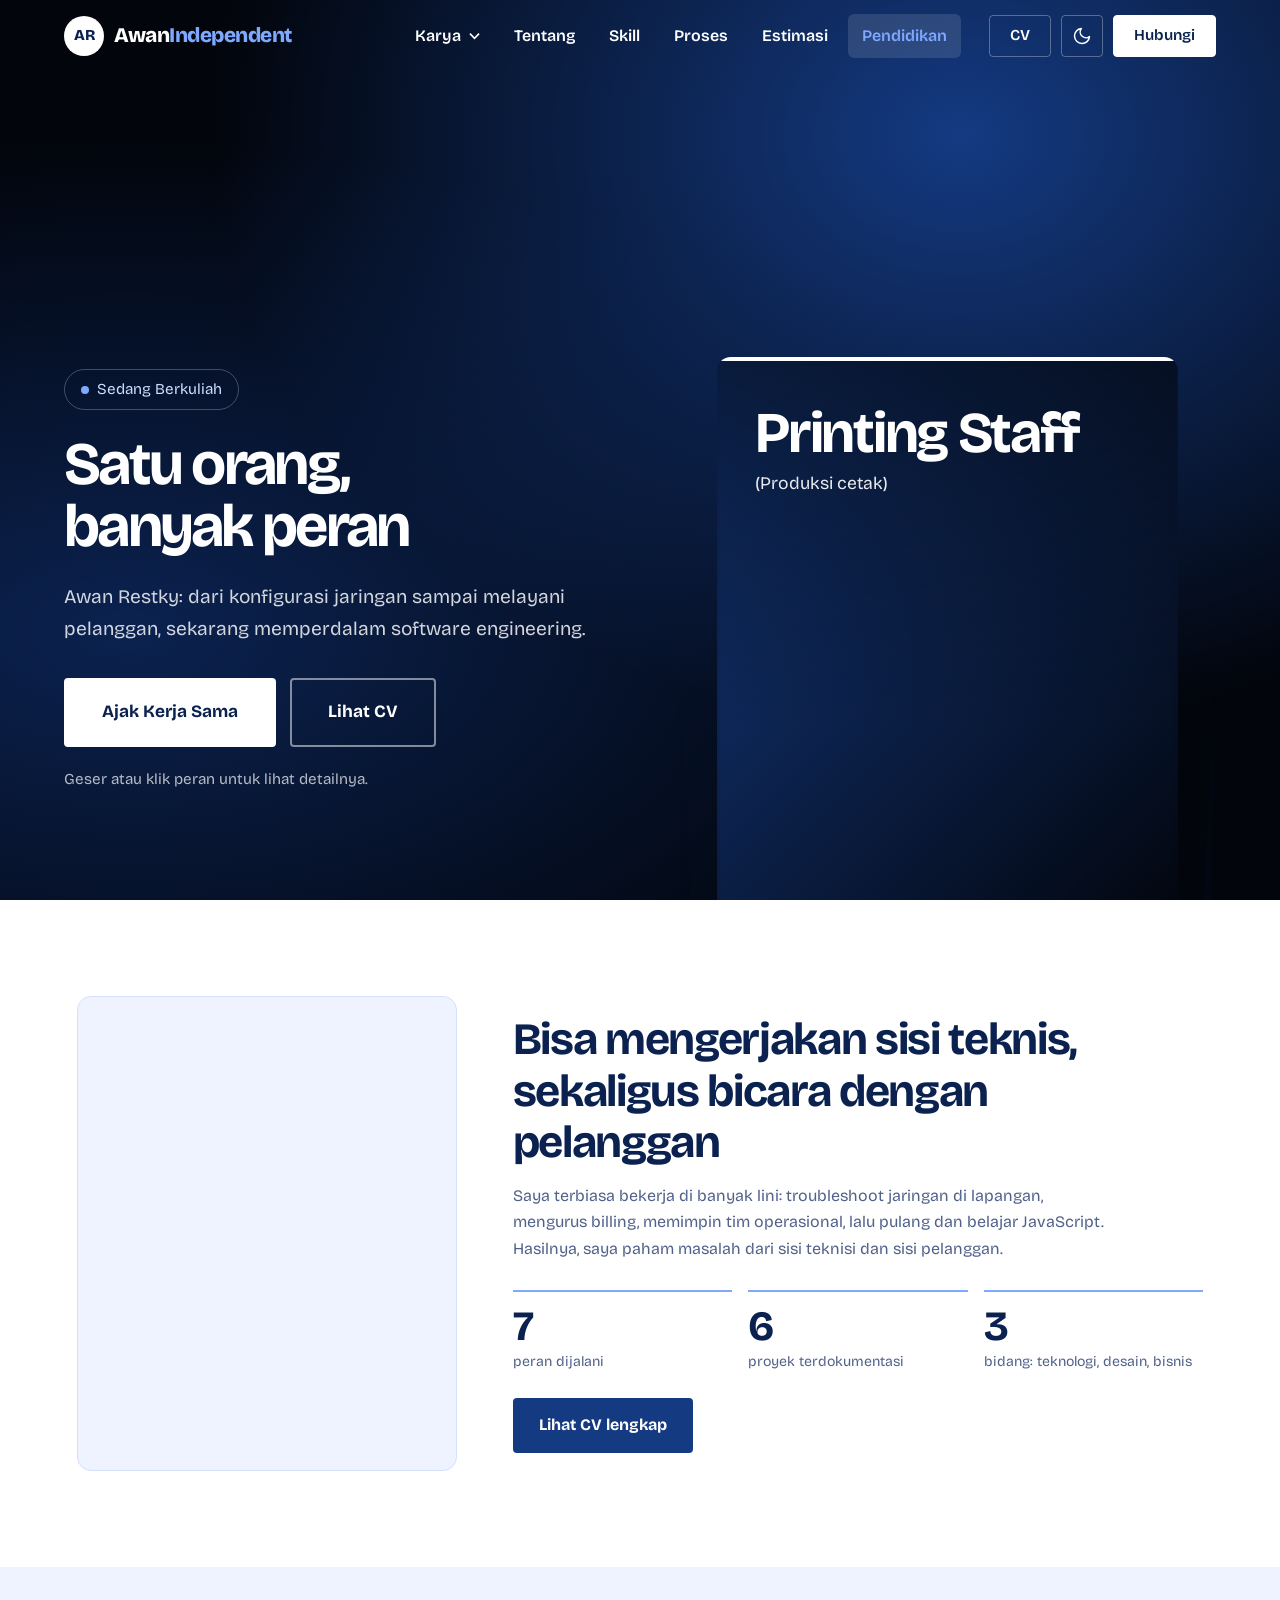
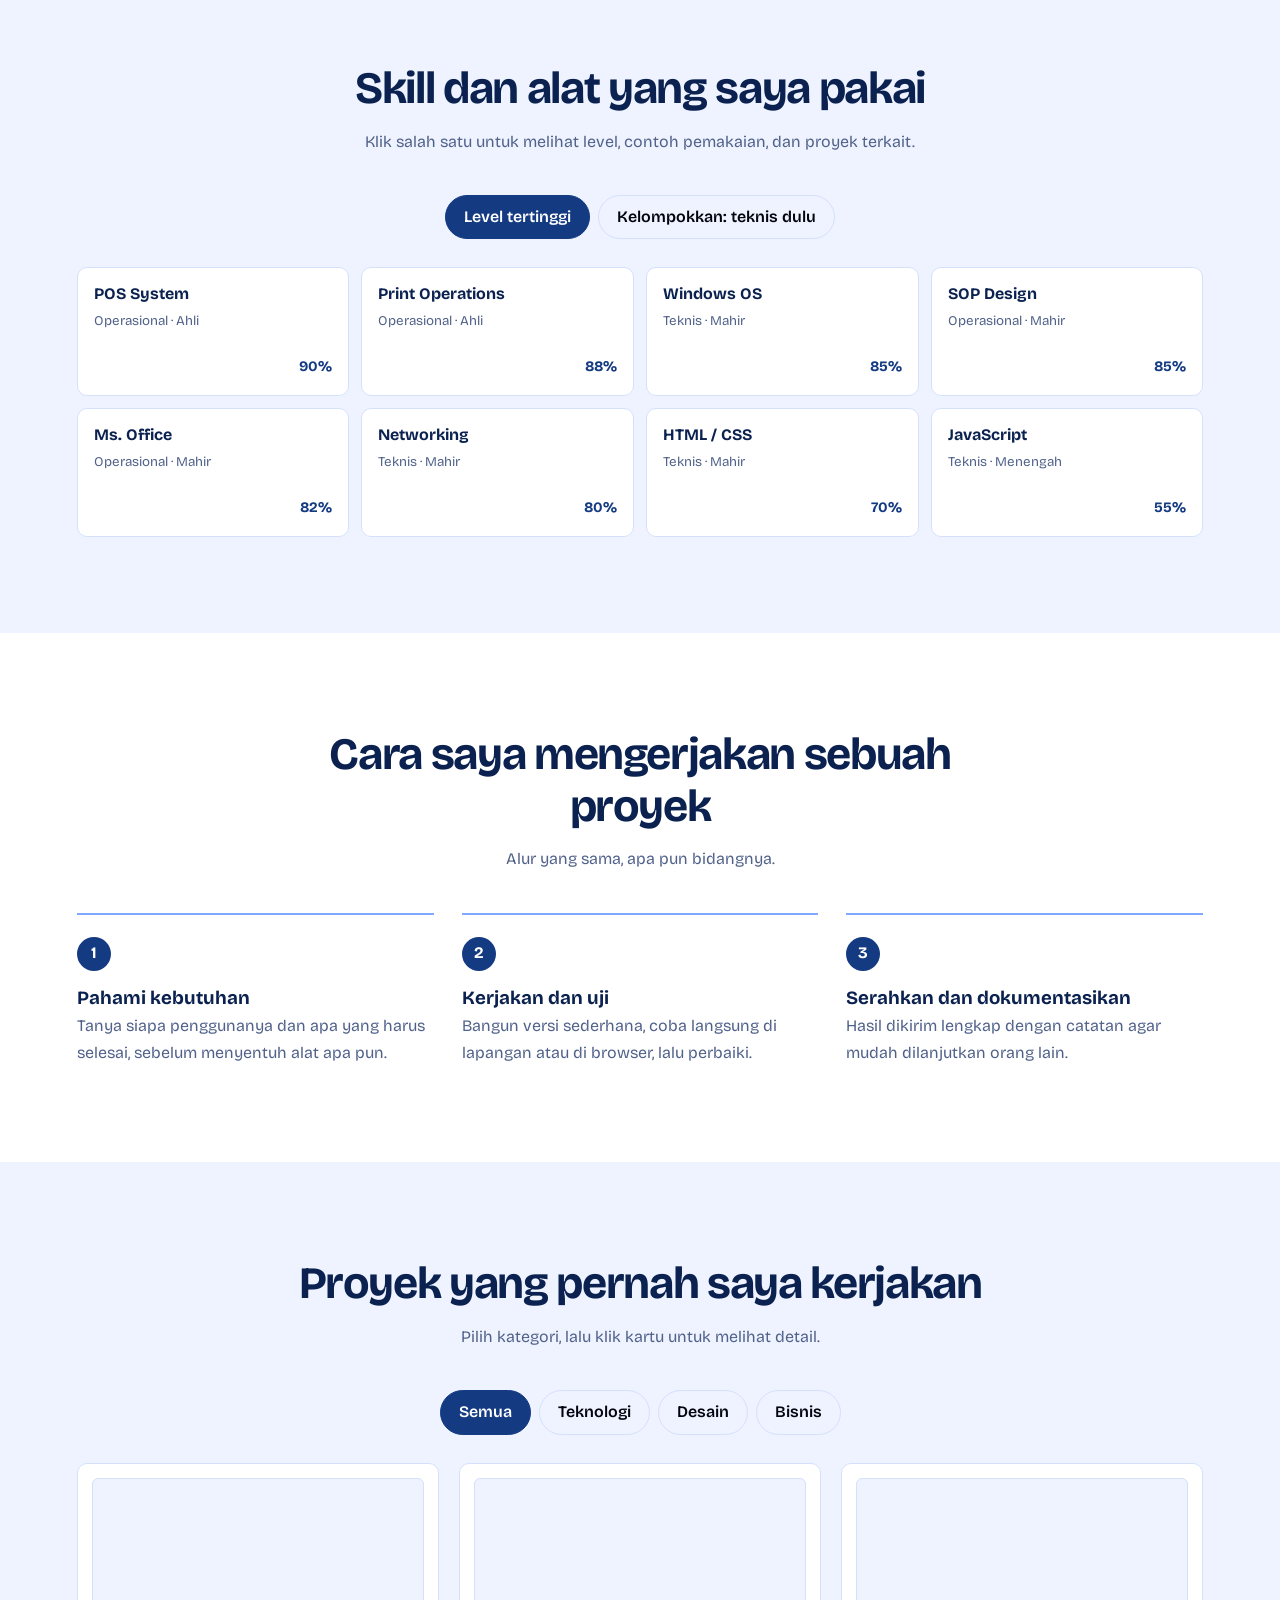
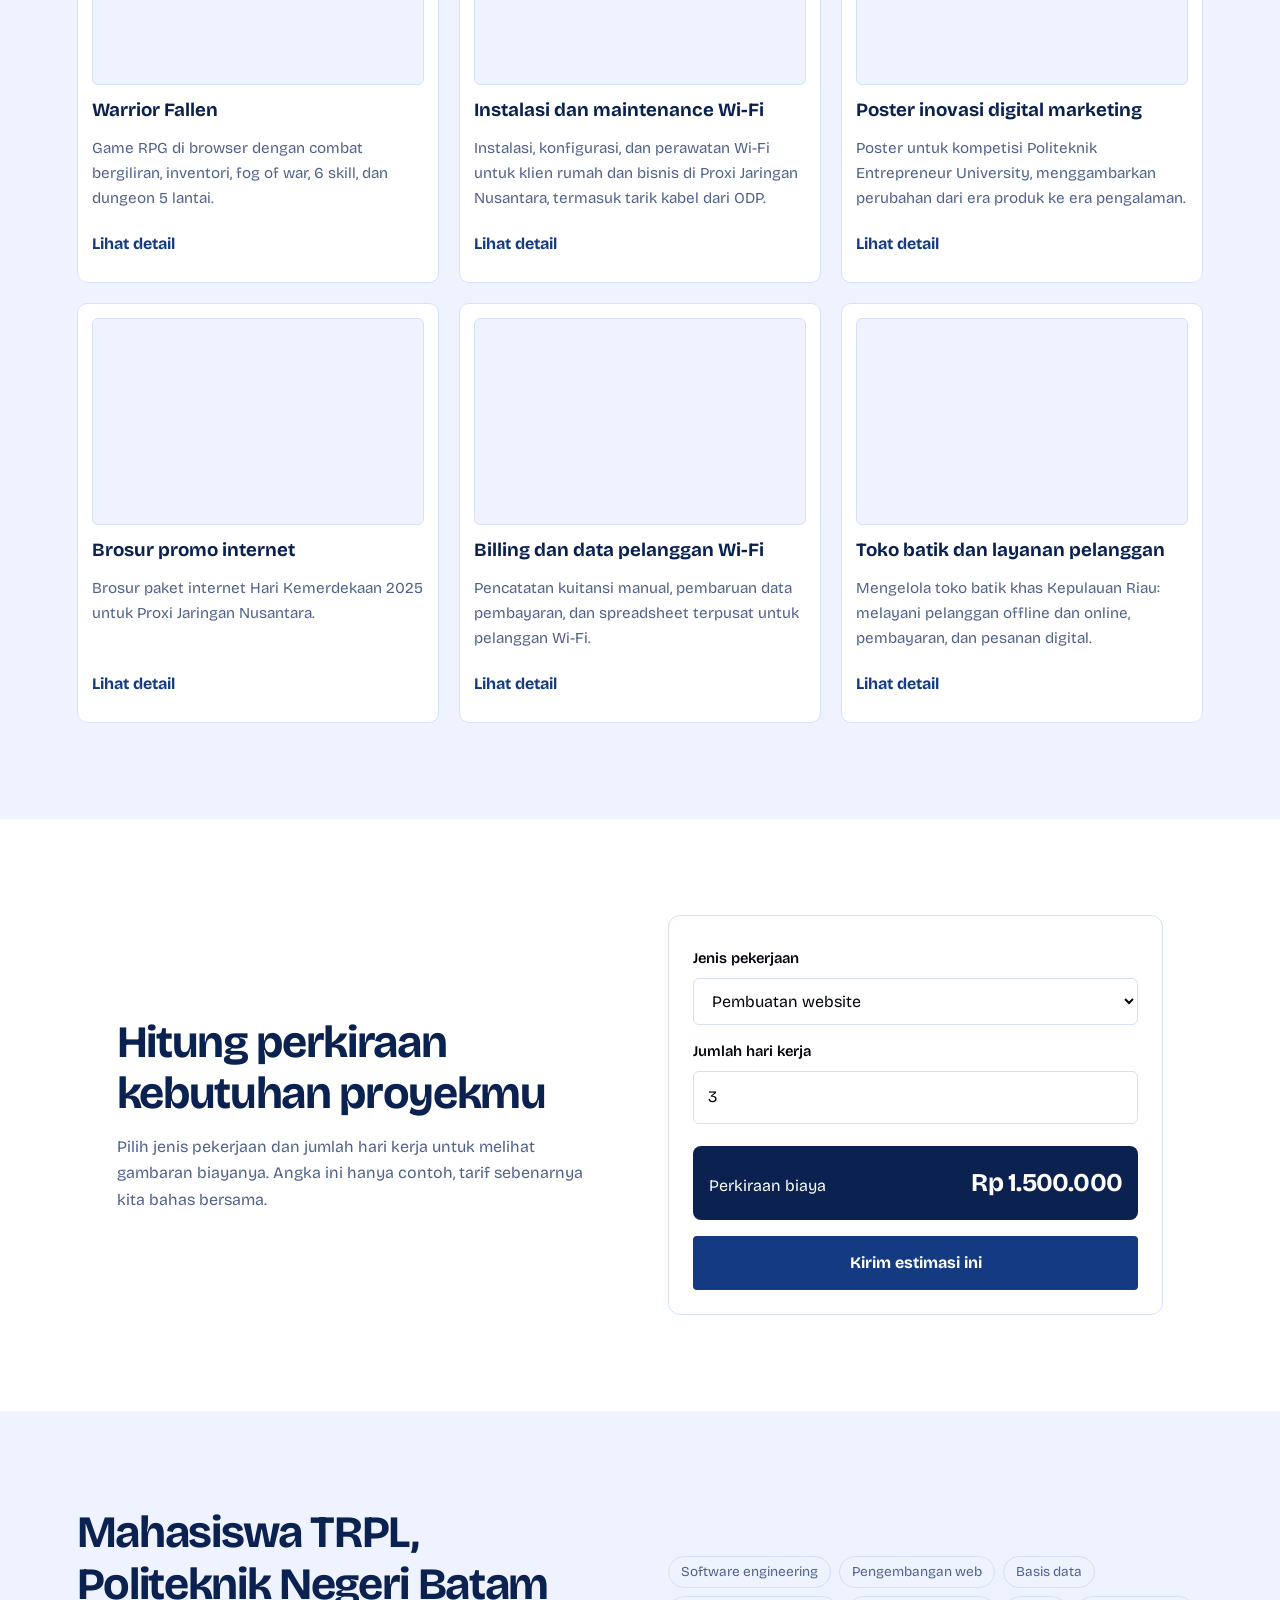
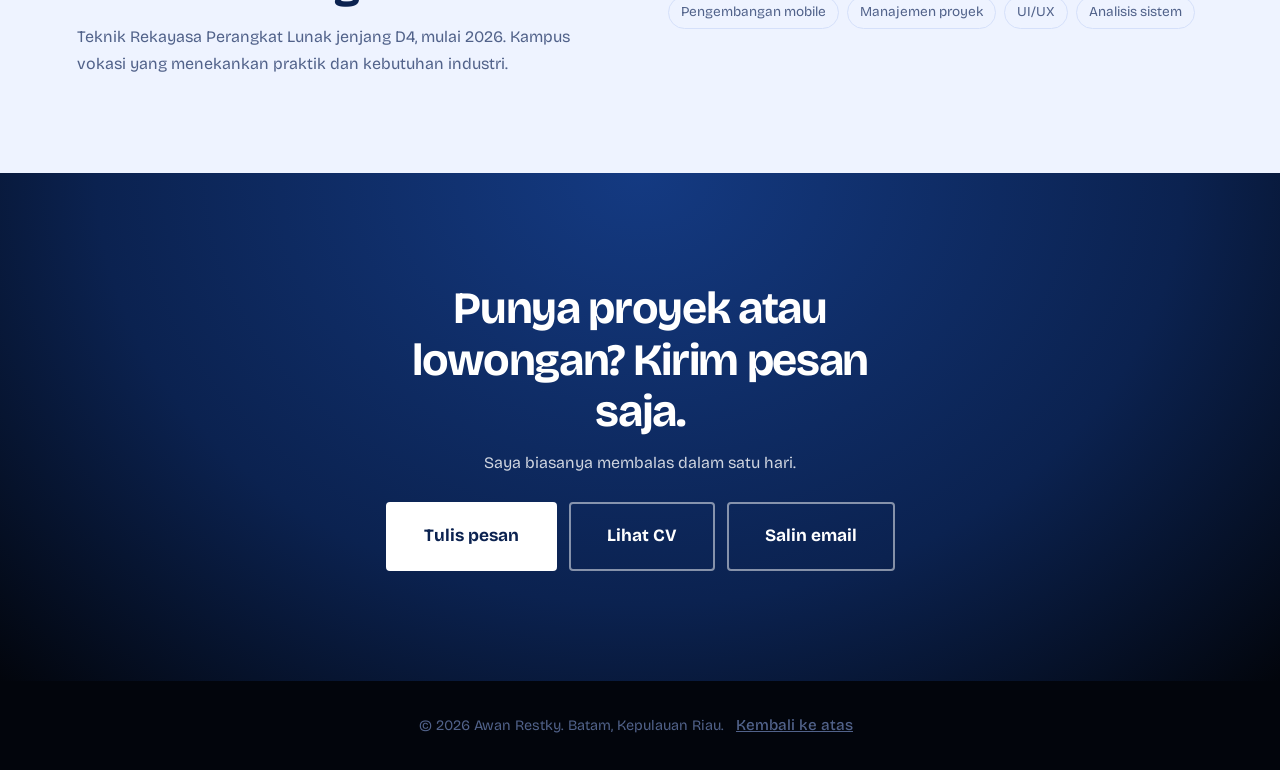
==== commit 3eccd274: "Add files via upload" ====
--- a/index.html
+++ b/index.html
@@ -1,2612 +1,306 @@
 <!DOCTYPE html>
 <html lang="id">
+
 <head>
-<meta charset="UTF-8">
-<meta name="viewport" content="width=device-width, initial-scale=1.0">
-<title>Awan Restky — Portfolio</title>
-<link href="https://fonts.googleapis.com/css2?family=Syne:wght@400;500;600;700;800&family=DM+Sans:ital,wght@0,300;0,400;0,500;1,300&display=swap" rel="stylesheet">
-<style>
-:root {
-  --black: #0a0a0a;
-  --white: #f5f3ef;
-  --gray-1: #1a1a1a;
-  --gray-2: #2a2a2a;
-  --gray-3: #3a3a3a;
-  --gray-4: #888;
-  --gray-5: #bbb;
-  --accent: #e8d5b0;
-  --accent-2: #c9a96e;
-  --accent-dim: rgba(232,213,176,0.12);
-  --font-head: 'Syne', sans-serif;
-  --font-body: 'DM Sans', sans-serif;
-}
-
-*, *::before, *::after { box-sizing: border-box; margin: 0; padding: 0; }
-
-html { scroll-behavior: smooth; }
-
-body {
-  background: var(--black);
-  color: var(--white);
-  font-family: var(--font-body);
-  font-size: 16px;
-  line-height: 1.7;
-  overflow-x: hidden;
-  cursor: none;
-}
-
-/* Custom cursor */
-#cursor {
-  width: 8px; height: 8px;
-  background: var(--accent);
-  border-radius: 50%;
-  position: fixed;
-  pointer-events: none;
-  z-index: 9999;
-  transition: transform 0.15s ease;
-  mix-blend-mode: difference;
-}
-#cursor-ring {
-  width: 32px; height: 32px;
-  border: 1px solid rgba(232,213,176,0.4);
-  border-radius: 50%;
-  position: fixed;
-  pointer-events: none;
-  z-index: 9998;
-  transition: all 0.08s ease;
-}
-body:has(a:hover) #cursor, body:has(button:hover) #cursor { transform: scale(3); }
-
-/* Noise texture */
-body::before {
-  content: '';
-  position: fixed;
-  inset: 0;
-  background-image: url("data:image/svg+xml,%3Csvg viewBox='0 0 256 256' xmlns='http://www.w3.org/2000/svg'%3E%3Cfilter id='noise'%3E%3CfeTurbulence type='fractalNoise' baseFrequency='0.9' numOctaves='4' stitchTiles='stitch'/%3E%3C/filter%3E%3Crect width='100%25' height='100%25' filter='url(%23noise)' opacity='0.04'/%3E%3C/svg%3E");
-  pointer-events: none;
-  z-index: 0;
-  opacity: 0.5;
-}
-
-/* NAV */
-nav {
-  position: fixed;
-  top: 0; left: 0; right: 0;
-  z-index: 100;
-  padding: 20px 48px;
-  display: flex;
-  align-items: center;
-  justify-content: space-between;
-  border-bottom: 1px solid rgba(255,255,255,0.04);
-  backdrop-filter: blur(20px);
-  background: rgba(10,10,10,0.7);
-}
-.nav-logo {
-  font-family: var(--font-head);
-  font-size: 1.1rem;
-  font-weight: 700;
-  color: var(--accent);
-  letter-spacing: 1px;
-  text-decoration: none;
-}
-.nav-links { display: flex; gap: 32px; list-style: none; }
-.nav-links a {
-  color: var(--gray-4);
-  text-decoration: none;
-  font-size: 0.82rem;
-  letter-spacing: 1.5px;
-  text-transform: uppercase;
-  font-weight: 500;
-  transition: color 0.2s;
-}
-.nav-links a:hover { color: var(--accent); }
-.nav-status {
-  display: flex;
-  align-items: center;
-  gap: 8px;
-  font-size: 0.75rem;
-  color: var(--gray-4);
-}
-.status-dot {
-  width: 6px; height: 6px;
-  background: #4ade80;
-  border-radius: 50%;
-  animation: pulse 2s infinite;
-}
-@keyframes pulse {
-  0%,100% { opacity: 1; box-shadow: 0 0 0 0 rgba(74,222,128,0.4); }
-  50% { opacity: 0.7; box-shadow: 0 0 0 4px rgba(74,222,128,0); }
-}
-
-/* SECTIONS */
-section { position: relative; z-index: 1; }
-
-/* HERO */
-#hero {
-  min-height: 100vh;
-  display: flex;
-  align-items: center;
-  padding: 120px 48px 80px;
-  position: relative;
-  overflow: hidden;
-}
-.hero-bg-line {
-  position: absolute;
-  top: 0; right: 0;
-  width: 1px;
-  height: 100%;
-  background: linear-gradient(to bottom, transparent, var(--accent-2), transparent);
-  opacity: 0.2;
-}
-.hero-grid-line {
-  position: absolute;
-  bottom: 80px; left: 0; right: 0;
-  height: 1px;
-  background: linear-gradient(to right, transparent, var(--gray-3), transparent);
-}
-.hero-number {
-  position: absolute;
-  top: 140px; right: 52px;
-  font-family: var(--font-head);
-  font-size: 0.7rem;
-  color: var(--gray-3);
-  letter-spacing: 3px;
-  writing-mode: vertical-rl;
-}
-.hero-content { max-width: 780px; }
-.hero-tag {
-  display: inline-flex;
-  align-items: center;
-  gap: 8px;
-  font-size: 0.72rem;
-  color: var(--accent-2);
-  letter-spacing: 2px;
-  text-transform: uppercase;
-  font-weight: 500;
-  margin-bottom: 28px;
-  border: 1px solid rgba(201,169,110,0.25);
-  padding: 6px 14px;
-  border-radius: 2px;
-}
-.hero-tag::before { content: ''; width: 20px; height: 1px; background: var(--accent-2); }
-h1 {
-  font-family: var(--font-head);
-  font-size: clamp(3rem, 7vw, 5.5rem);
-  font-weight: 800;
-  line-height: 1.0;
-  letter-spacing: -2px;
-  margin-bottom: 12px;
-  color: var(--white);
-}
-h1 .name-accent { color: var(--accent); display: block; }
-.hero-sub {
-  font-size: clamp(1rem, 2.5vw, 1.2rem);
-  color: var(--gray-4);
-  font-weight: 300;
-  margin-bottom: 32px;
-  max-width: 520px;
-  font-style: italic;
-  line-height: 1.6;
-}
-.hero-roles {
-  display: flex;
-  flex-wrap: wrap;
-  gap: 8px;
-  margin-bottom: 48px;
-}
-.role-tag {
-  font-size: 0.72rem;
-  color: var(--gray-5);
-  background: var(--gray-1);
-  border: 1px solid var(--gray-2);
-  padding: 5px 12px;
-  border-radius: 2px;
-  letter-spacing: 0.5px;
-  transition: all 0.2s;
-}
-.role-tag:hover { background: var(--accent-dim); border-color: var(--accent-2); color: var(--accent); }
-.hero-cta {
-  display: flex;
-  gap: 16px;
-  align-items: center;
-}
-.btn-primary {
-  background: var(--accent);
-  color: var(--black);
-  padding: 13px 28px;
-  border: none;
-  border-radius: 2px;
-  font-family: var(--font-head);
-  font-size: 0.82rem;
-  font-weight: 700;
-  letter-spacing: 1.5px;
-  text-transform: uppercase;
-  text-decoration: none;
-  cursor: none;
-  transition: all 0.2s;
-  display: inline-block;
-}
-.btn-primary:hover { background: var(--accent-2); transform: translateY(-1px); }
-.btn-secondary {
-  color: var(--gray-4);
-  font-size: 0.82rem;
-  text-decoration: none;
-  letter-spacing: 1px;
-  border-bottom: 1px solid var(--gray-3);
-  padding-bottom: 2px;
-  transition: all 0.2s;
-}
-.btn-secondary:hover { color: var(--white); border-color: var(--white); }
-.hero-avatar {
-  position: absolute;
-  right: 100px;
-  top: 50%;
-  transform: translateY(-50%);
-  width: 260px; height: 260px;
-}
-.avatar-frame {
-  width: 100%; height: 100%;
-  border: 1px solid var(--gray-2);
-  border-radius: 4px;
-  overflow: hidden;
-  position: relative;
-  background: var(--gray-1);
-}
-.avatar-frame img {
-  width: 100%; height: 100%;
-  object-fit: cover;
-  filter: grayscale(20%);
-}
-.avatar-frame::after {
-  content: '';
-  position: absolute;
-  inset: 0;
-  background: linear-gradient(135deg, transparent 60%, rgba(232,213,176,0.08));
-}
-.avatar-corner {
-  position: absolute;
-  width: 16px; height: 16px;
-  border-color: var(--accent-2);
-  border-style: solid;
-  opacity: 0.6;
-}
-.avatar-corner.tl { top: -4px; left: -4px; border-width: 1px 0 0 1px; }
-.avatar-corner.br { bottom: -4px; right: -4px; border-width: 0 1px 1px 0; }
-.avatar-label {
-  position: absolute;
-  bottom: -28px; left: 0;
-  font-size: 0.65rem;
-  color: var(--gray-3);
-  letter-spacing: 2px;
-  text-transform: uppercase;
-}
-
-/* SCROLL INDICATOR */
-.scroll-indicator {
-  position: absolute;
-  bottom: 36px; left: 48px;
-  display: flex;
-  align-items: center;
-  gap: 12px;
-  font-size: 0.7rem;
-  color: var(--gray-3);
-  letter-spacing: 2px;
-  text-transform: uppercase;
-}
-.scroll-line {
-  width: 40px; height: 1px;
-  background: var(--gray-3);
-  position: relative;
-  overflow: hidden;
-}
-.scroll-line::after {
-  content: '';
-  position: absolute;
-  left: -100%;
-  width: 100%; height: 100%;
-  background: var(--accent);
-  animation: scanline 2s ease infinite;
-}
-@keyframes scanline { 0% { left: -100%; } 100% { left: 100%; } }
-
-/* ABOUT */
-#about {
-  padding: 100px 48px;
-  display: grid;
-  grid-template-columns: 1fr 1fr;
-  gap: 80px;
-  align-items: start;
-  border-top: 1px solid var(--gray-2);
-}
-.section-label {
-  font-size: 0.68rem;
-  color: var(--accent-2);
-  letter-spacing: 3px;
-  text-transform: uppercase;
-  font-weight: 500;
-  margin-bottom: 20px;
-  display: flex;
-  align-items: center;
-  gap: 12px;
-}
-.section-label::before { content: ''; width: 24px; height: 1px; background: var(--accent-2); }
-h2 {
-  font-family: var(--font-head);
-  font-size: clamp(1.8rem, 3vw, 2.6rem);
-  font-weight: 700;
-  line-height: 1.15;
-  letter-spacing: -1px;
-  margin-bottom: 24px;
-  color: var(--white);
-}
-.about-text {
-  color: var(--gray-4);
-  font-size: 0.95rem;
-  line-height: 1.85;
-  margin-bottom: 16px;
-  font-weight: 300;
-}
-.about-text strong { color: var(--white); font-weight: 500; }
-.about-stats {
-  display: grid;
-  grid-template-columns: 1fr 1fr;
-  gap: 1px;
-  background: var(--gray-2);
-  border: 1px solid var(--gray-2);
-  margin-top: 40px;
-}
-.stat-box {
-  background: var(--black);
-  padding: 24px 20px;
-  transition: background 0.2s;
-}
-.stat-box:hover { background: var(--gray-1); }
-.stat-num {
-  font-family: var(--font-head);
-  font-size: 2.2rem;
-  font-weight: 800;
-  color: var(--accent);
-  line-height: 1;
-  margin-bottom: 4px;
-}
-.stat-desc {
-  font-size: 0.75rem;
-  color: var(--gray-4);
-  letter-spacing: 0.5px;
-}
-
-/* Location card */
-.location-card {
-  background: var(--gray-1);
-  border: 1px solid var(--gray-2);
-  border-radius: 3px;
-  padding: 20px;
-  margin-top: 24px;
-  display: flex;
-  align-items: center;
-  gap: 16px;
-}
-.location-icon { font-size: 1.5rem; }
-.location-info { flex: 1; }
-.location-city { font-weight: 500; color: var(--white); font-size: 0.9rem; }
-.location-region { font-size: 0.75rem; color: var(--gray-4); }
-
-/* EXPERIENCE */
-#experience {
-  padding: 100px 48px;
-  border-top: 1px solid var(--gray-2);
-}
-.exp-header { display: flex; justify-content: space-between; align-items: flex-end; margin-bottom: 56px; }
-.exp-grid { display: flex; flex-direction: column; gap: 1px; background: var(--gray-2); }
-.exp-item {
-  background: var(--black);
-  padding: 28px 32px;
-  display: grid;
-  grid-template-columns: 48px 1fr auto;
-  gap: 24px;
-  align-items: start;
-  transition: background 0.2s;
-  cursor: default;
-}
-.exp-item:hover { background: var(--gray-1); }
-.exp-num {
-  font-family: var(--font-head);
-  font-size: 0.65rem;
-  color: var(--gray-3);
-  letter-spacing: 2px;
-  margin-top: 4px;
-}
-.exp-content {}
-.exp-role {
-  font-family: var(--font-head);
-  font-size: 1.05rem;
-  font-weight: 600;
-  color: var(--white);
-  margin-bottom: 6px;
-}
-.exp-desc {
-  font-size: 0.82rem;
-  color: var(--gray-4);
-  line-height: 1.7;
-  font-weight: 300;
-  max-width: 560px;
-}
-.exp-tags {
-  display: flex;
-  flex-wrap: wrap;
-  gap: 6px;
-  margin-top: 12px;
-}
-.exp-tag {
-  font-size: 0.65rem;
-  background: var(--gray-2);
-  color: var(--gray-5);
-  padding: 3px 9px;
-  border-radius: 1px;
-  letter-spacing: 0.5px;
-}
-.exp-badge {
-  font-size: 0.65rem;
-  color: var(--accent-2);
-  border: 1px solid rgba(201,169,110,0.3);
-  padding: 4px 10px;
-  border-radius: 2px;
-  letter-spacing: 1px;
-  text-transform: uppercase;
-  white-space: nowrap;
-  align-self: start;
-  margin-top: 4px;
-}
-
-/* SKILLS */
-#skills {
-  padding: 100px 48px;
-  border-top: 1px solid var(--gray-2);
-}
-.skills-layout {
-  display: grid;
-  grid-template-columns: 320px 1fr;
-  gap: 60px;
-  margin-top: 56px;
-}
-.skill-category { margin-bottom: 36px; }
-.skill-cat-label {
-  font-size: 0.68rem;
-  color: var(--accent-2);
-  letter-spacing: 2px;
-  text-transform: uppercase;
-  margin-bottom: 14px;
-  font-weight: 500;
-}
-.skill-item-row {
-  display: flex;
-  justify-content: space-between;
-  align-items: center;
-  padding: 10px 0;
-  border-bottom: 1px solid rgba(255,255,255,0.04);
-}
-.skill-name-txt { font-size: 0.85rem; color: var(--gray-5); font-weight: 300; }
-.skill-bar-wrap { width: 120px; height: 2px; background: var(--gray-2); border-radius: 1px; overflow: hidden; }
-.skill-bar-fill {
-  height: 100%;
-  background: linear-gradient(90deg, var(--accent-2), var(--accent));
-  border-radius: 1px;
-  width: 0;
-  transition: width 1.2s cubic-bezier(0.25,0.46,0.45,0.94);
-}
-
-/* Tech stack */
-.tech-grid {
-  display: grid;
-  grid-template-columns: repeat(auto-fill, minmax(130px, 1fr));
-  gap: 12px;
-}
-.tech-card {
-  background: var(--gray-1);
-  border: 1px solid var(--gray-2);
-  padding: 16px;
-  border-radius: 3px;
-  text-align: center;
-  transition: all 0.2s;
-}
-.tech-card:hover {
-  border-color: var(--accent-2);
-  background: var(--accent-dim);
-  transform: translateY(-2px);
-}
-.tech-icon { font-size: 1.6rem; display: block; margin-bottom: 8px; }
-.tech-name { font-size: 0.72rem; color: var(--gray-4); letter-spacing: 0.5px; }
-
-/* PROJECTS */
-#projects {
-  padding: 100px 48px;
-  border-top: 1px solid var(--gray-2);
-}
-.projects-grid {
-  display: grid;
-  grid-template-columns: repeat(3, 1fr);
-  gap: 1px;
-  background: var(--gray-2);
-  margin-top: 56px;
-}
-.project-card {
-  background: var(--black);
-  padding: 32px 28px;
-  position: relative;
-  overflow: hidden;
-  transition: background 0.25s;
-  cursor: default;
-}
-.project-card:hover { background: var(--gray-1); }
-.project-card::before {
-  content: '';
-  position: absolute;
-  top: 0; left: 0;
-  width: 2px;
-  height: 0;
-  background: var(--accent-2);
-  transition: height 0.3s ease;
-}
-.project-card:hover::before { height: 100%; }
-.project-num {
-  font-family: var(--font-head);
-  font-size: 0.6rem;
-  color: var(--gray-3);
-  letter-spacing: 2px;
-  margin-bottom: 16px;
-}
-.project-icon { font-size: 2rem; margin-bottom: 14px; display: block; }
-.project-title {
-  font-family: var(--font-head);
-  font-size: 1rem;
-  font-weight: 600;
-  color: var(--white);
-  margin-bottom: 10px;
-  line-height: 1.3;
-}
-.project-desc {
-  font-size: 0.8rem;
-  color: var(--gray-4);
-  line-height: 1.7;
-  font-weight: 300;
-}
-.project-stack {
-  margin-top: 16px;
-  display: flex;
-  flex-wrap: wrap;
-  gap: 6px;
-}
-.stack-tag {
-  font-size: 0.62rem;
-  color: var(--accent-2);
-  border: 1px solid rgba(201,169,110,0.25);
-  padding: 2px 8px;
-  border-radius: 1px;
-  letter-spacing: 0.5px;
-}
-
-/* CONTACT */
-#contact {
-  padding: 100px 48px;
-  border-top: 1px solid var(--gray-2);
-}
-.contact-layout {
-  display: grid;
-  grid-template-columns: 1fr 1fr;
-  gap: 80px;
-  margin-top: 56px;
-  align-items: start;
-}
-.contact-big-text {
-  font-family: var(--font-head);
-  font-size: clamp(2rem, 4vw, 3.2rem);
-  font-weight: 700;
-  line-height: 1.15;
-  letter-spacing: -1px;
-  color: var(--white);
-  margin-bottom: 20px;
-}
-.contact-big-text span { color: var(--accent); }
-.contact-note {
-  font-size: 0.85rem;
-  color: var(--gray-4);
-  font-weight: 300;
-  line-height: 1.7;
-}
-.contact-links { display: flex; flex-direction: column; gap: 4px; }
-.contact-link {
-  display: flex;
-  align-items: center;
-  gap: 16px;
-  padding: 18px 0;
-  border-bottom: 1px solid var(--gray-2);
-  text-decoration: none;
-  transition: all 0.2s;
-  group: true;
-}
-.contact-link:hover { padding-left: 8px; }
-.contact-link:hover .cl-label { color: var(--white); }
-.contact-link:hover .cl-arrow { opacity: 1; transform: translateX(0); }
-.cl-icon { font-size: 1.1rem; width: 28px; }
-.cl-info { flex: 1; }
-.cl-label { font-size: 0.7rem; color: var(--gray-3); letter-spacing: 1.5px; text-transform: uppercase; font-weight: 500; margin-bottom: 2px; transition: color 0.2s; }
-.cl-value { font-size: 0.88rem; color: var(--gray-5); font-weight: 300; transition: color 0.2s; }
-.contact-link:hover .cl-value { color: var(--accent); }
-.cl-arrow { color: var(--accent-2); opacity: 0; transform: translateX(-6px); transition: all 0.2s; font-size: 0.8rem; }
-
-/* FOOTER */
-footer {
-  border-top: 1px solid var(--gray-2);
-  padding: 28px 48px;
-  display: flex;
-  justify-content: space-between;
-  align-items: center;
-  position: relative; z-index: 1;
-}
-.footer-copy { font-size: 0.72rem; color: var(--gray-3); letter-spacing: 0.5px; }
-.footer-built { font-size: 0.72rem; color: var(--gray-3); }
-.footer-built span { color: var(--accent-2); }
-
-/* ANIMATIONS */
-.reveal {
-  opacity: 0;
-  transform: translateY(28px);
-  transition: opacity 0.7s ease, transform 0.7s ease;
-}
-.reveal.visible { opacity: 1; transform: none; }
-.reveal-delay-1 { transition-delay: 0.1s; }
-.reveal-delay-2 { transition-delay: 0.2s; }
-.reveal-delay-3 { transition-delay: 0.3s; }
-.reveal-delay-4 { transition-delay: 0.4s; }
-
-/* Stagger hero */
-.hero-tag { animation: fadeUp 0.6s ease 0.1s both; }
-h1 { animation: fadeUp 0.7s ease 0.25s both; }
-.hero-sub { animation: fadeUp 0.6s ease 0.4s both; }
-.hero-roles { animation: fadeUp 0.6s ease 0.5s both; }
-.hero-cta { animation: fadeUp 0.6s ease 0.6s both; }
-.hero-avatar { animation: fadeIn 0.8s ease 0.5s both; }
-@keyframes fadeUp { from { opacity:0; transform: translateY(24px); } to { opacity:1; transform:none; } }
-@keyframes fadeIn { from { opacity:0; } to { opacity:1; } }
-
-/* Scrollbar */
-::-webkit-scrollbar { width: 4px; }
-::-webkit-scrollbar-track { background: var(--black); }
-::-webkit-scrollbar-thumb { background: var(--gray-3); }
-
-/* Responsive */
-@media(max-width: 900px) {
-  nav { padding: 16px 24px; }
-  .nav-links { display: none; }
-  #hero { padding: 100px 24px 60px; }
-  .hero-avatar { display: none; }
-  #about, .contact-layout { grid-template-columns: 1fr; gap: 40px; padding: 60px 24px; }
-  #experience, #skills, #projects, #contact { padding: 60px 24px; }
-  .projects-grid { grid-template-columns: 1fr; }
-  .skills-layout { grid-template-columns: 1fr; }
-  footer { padding: 20px 24px; flex-direction: column; gap: 8px; text-align: center; }
-}
-
-/* skill modal CSS moved to new system */
-.tech-card { cursor: pointer !important; }
-.skill-item-row { cursor: pointer; }
-.skill-item-row:hover .skill-name-txt { color: var(--accent); }
-.exp-item { cursor: pointer !important; }
-
-
-/* ══════════════════════════════════════
-   SKILLS MODAL — Radial Visual Style
-   ══════════════════════════════════════ */
-#skills-modal {
-  position: fixed; inset: 0; z-index: 600;
-  display: flex; align-items: center; justify-content: center;
-  padding: 20px;
-  opacity: 0; pointer-events: none;
-  transition: opacity 0.3s ease;
-}
-#skills-modal.active { opacity: 1; pointer-events: all; }
-#skills-modal-backdrop {
-  position: absolute; inset: 0;
-  background: rgba(0,0,0,0.9);
-  backdrop-filter: blur(12px);
-}
-#skills-modal-box {
-  position: relative; z-index: 1;
-  background: var(--black);
-  border: 1px solid var(--gray-2);
-  border-radius: 6px;
-  width: 100%; max-width: 600px;
-  max-height: 88vh; overflow-y: auto;
-  transform: scale(0.94);
-  transition: transform 0.3s cubic-bezier(0.34,1.56,0.64,1);
-}
-#skills-modal.active #skills-modal-box { transform: scale(1); }
-
-.sm-header {
-  padding: 22px 26px 18px;
-  border-bottom: 1px solid var(--gray-2);
-  display: flex; justify-content: space-between; align-items: flex-start;
-  position: sticky; top: 0; background: var(--black); z-index: 2;
-}
-.sm-close {
-  background: none; border: 1px solid var(--gray-2);
-  color: var(--gray-4); width: 28px; height: 28px;
-  border-radius: 2px; cursor: none; font-size: 0.9rem;
-  display: flex; align-items: center; justify-content: center;
-  transition: all 0.2s; flex-shrink: 0; margin-top: 2px;
-}
-.sm-close:hover { border-color: var(--accent-2); color: var(--white); }
-.sm-label {
-  font-size: 0.62rem; color: var(--accent-2);
-  letter-spacing: 2.5px; text-transform: uppercase; margin-bottom: 4px;
-}
-.sm-title {
-  font-family: var(--font-head); font-size: 1.4rem;
-  font-weight: 700; color: var(--white);
-}
-
-/* Hexagon ring display */
-.sm-visual-zone {
-  padding: 28px 26px 0;
-  display: flex; gap: 20px; align-items: center;
-}
-.sm-ring-wrap {
-  flex-shrink: 0; position: relative;
-  width: 110px; height: 110px;
-}
-.sm-ring-svg { width: 110px; height: 110px; }
-.sm-ring-pct {
-  position: absolute; inset: 0;
-  display: flex; flex-direction: column;
-  align-items: center; justify-content: center;
-  font-family: var(--font-head);
-}
-.sm-ring-num { font-size: 1.6rem; font-weight: 800; color: var(--accent); line-height: 1; }
-.sm-ring-sub { font-size: 0.55rem; color: var(--gray-4); letter-spacing: 1px; margin-top: 2px; }
-.sm-meta { flex: 1; }
-.sm-meta-badge {
-  display: inline-block; font-size: 0.65rem;
-  border: 1px solid rgba(201,169,110,0.35);
-  color: var(--accent-2); padding: 3px 10px;
-  border-radius: 2px; letter-spacing: 1px;
-  text-transform: uppercase; margin-bottom: 10px;
-}
-.sm-meta-desc {
-  font-size: 0.82rem; color: var(--gray-4);
-  line-height: 1.7; font-weight: 300;
-}
-
-/* Skill breakdown bars — horizontal pills */
-.sm-breakdown {
-  padding: 20px 26px;
-  display: grid; grid-template-columns: 1fr 1fr; gap: 10px;
-}
-.sm-pill {
-  background: var(--gray-1); border: 1px solid var(--gray-2);
-  border-radius: 3px; padding: 10px 12px;
-  transition: border-color 0.2s;
-}
-.sm-pill:hover { border-color: var(--accent-2); }
-.sm-pill-top {
-  display: flex; justify-content: space-between;
-  font-size: 0.72rem; margin-bottom: 6px;
-}
-.sm-pill-name { color: var(--gray-5); }
-.sm-pill-val { color: var(--accent); font-family: var(--font-head); }
-.sm-pill-track {
-  height: 3px; background: var(--gray-2);
-  border-radius: 2px; overflow: hidden;
-}
-.sm-pill-fill {
-  height: 100%; border-radius: 2px;
-  background: linear-gradient(90deg, var(--accent-2), var(--accent));
-  width: 0; transition: width 0.9s cubic-bezier(0.25,0.46,0.45,0.94);
-}
-
-/* Real-world context cards */
-.sm-context { padding: 0 26px 26px; }
-.sm-ctx-label {
-  font-size: 0.62rem; color: var(--accent-2);
-  letter-spacing: 2.5px; text-transform: uppercase;
-  margin-bottom: 12px; padding-top: 4px;
-  display: flex; align-items: center; gap: 10px;
-}
-.sm-ctx-label::before { content:''; width:14px; height:1px; background:var(--accent-2); }
-.sm-ctx-scroll {
-  display: flex; gap: 10px; overflow-x: auto;
-  padding-bottom: 6px; scrollbar-width: none;
-}
-.sm-ctx-scroll::-webkit-scrollbar { display: none; }
-.sm-ctx-card {
-  flex-shrink: 0; width: 170px;
-  background: var(--gray-1); border: 1px solid var(--gray-2);
-  border-radius: 3px; padding: 12px 14px;
-}
-.sm-ctx-icon { font-size: 1.3rem; margin-bottom: 6px; display: block; }
-.sm-ctx-title { font-size: 0.75rem; color: var(--white); font-weight: 500; margin-bottom: 4px; }
-.sm-ctx-desc { font-size: 0.68rem; color: var(--gray-4); line-height: 1.5; }
-
-/* ══════════════════════════════════════
-   PROJECT MODAL — Case Study Style
-   ══════════════════════════════════════ */
-#project-modal {
-  position: fixed; inset: 0; z-index: 600;
-  display: flex; align-items: center; justify-content: center;
-  padding: 20px;
-  opacity: 0; pointer-events: none;
-  transition: opacity 0.3s ease;
-}
-#project-modal.active { opacity: 1; pointer-events: all; }
-#project-modal-backdrop {
-  position: absolute; inset: 0;
-  background: rgba(0,0,0,0.9); backdrop-filter: blur(12px);
-}
-#project-modal-box {
-  position: relative; z-index: 1;
-  background: var(--black);
-  border: 1px solid var(--gray-2);
-  border-radius: 6px; width: 100%; max-width: 660px;
-  max-height: 88vh; overflow-y: auto;
-  transform: translateY(24px);
-  transition: transform 0.35s cubic-bezier(0.25,0.46,0.45,0.94);
-}
-#project-modal.active #project-modal-box { transform: translateY(0); }
-
-.pm-banner {
-  height: 80px; position: relative; overflow: hidden;
-  display: flex; align-items: center; padding: 0 26px;
-  border-bottom: 1px solid var(--gray-2);
-}
-.pm-banner-bg {
-  position: absolute; inset: 0;
-  background: linear-gradient(135deg, var(--gray-1) 0%, var(--black) 100%);
-}
-.pm-banner-accent {
-  position: absolute; right: 0; top: 0; bottom: 0; width: 180px;
-  background: linear-gradient(to left, rgba(201,169,110,0.07), transparent);
-}
-.pm-banner-num {
-  position: relative; z-index: 1;
-  font-family: var(--font-head); font-size: 3rem;
-  font-weight: 800; color: var(--gray-2);
-  margin-right: 20px; line-height: 1; user-select: none;
-}
-.pm-banner-info { position: relative; z-index: 1; flex: 1; }
-.pm-banner-type {
-  font-size: 0.62rem; color: var(--accent-2);
-  letter-spacing: 2.5px; text-transform: uppercase; margin-bottom: 3px;
-}
-.pm-banner-title {
-  font-family: var(--font-head); font-size: 1.05rem;
-  font-weight: 700; color: var(--white); line-height: 1.25;
-}
-.pm-close {
-  position: relative; z-index: 1;
-  background: none; border: 1px solid var(--gray-2);
-  color: var(--gray-4); width: 28px; height: 28px;
-  border-radius: 2px; cursor: none; font-size: 0.9rem;
-  display: flex; align-items: center; justify-content: center;
-  transition: all 0.2s; flex-shrink: 0;
-}
-.pm-close:hover { border-color: var(--accent-2); color: var(--white); }
-
-.pm-body { padding: 24px 26px; }
-
-/* Timeline row */
-.pm-timeline {
-  display: flex; gap: 0; margin-bottom: 24px;
-  border: 1px solid var(--gray-2); border-radius: 3px; overflow: hidden;
-}
-.pm-tl-item {
-  flex: 1; padding: 12px 14px;
-  border-right: 1px solid var(--gray-2);
-  background: var(--gray-1);
-}
-.pm-tl-item:last-child { border-right: none; }
-.pm-tl-label { font-size: 0.58rem; color: var(--gray-4); letter-spacing: 1.5px; text-transform: uppercase; margin-bottom: 4px; }
-.pm-tl-val { font-size: 0.8rem; color: var(--white); font-weight: 500; }
-
-/* Summary */
-.pm-summary-box {
-  background: var(--gray-1); border-left: 2px solid var(--accent-2);
-  border-radius: 0 3px 3px 0; padding: 14px 16px; margin-bottom: 20px;
-  font-size: 0.85rem; color: var(--gray-5); line-height: 1.75; font-weight: 300;
-}
-
-/* Impact + Learning grid */
-.pm-il-grid { display: grid; grid-template-columns: 1fr 1fr; gap: 12px; margin-bottom: 20px; }
-.pm-il-card {
-  background: var(--gray-1); border: 1px solid var(--gray-2);
-  border-radius: 3px; padding: 14px 16px;
-}
-.pm-il-head {
-  font-size: 0.65rem; letter-spacing: 2px; text-transform: uppercase;
-  margin-bottom: 8px; display: flex; align-items: center; gap: 6px;
-  font-weight: 500;
-}
-.pm-il-head.impact { color: #4ade80; }
-.pm-il-head.learning { color: var(--blue-light, #60a5fa); }
-.pm-il-text { font-size: 0.78rem; color: var(--gray-4); line-height: 1.65; font-weight: 300; }
-
-/* Tags */
-.pm-tags { display: flex; flex-wrap: wrap; gap: 7px; }
-.pm-tag {
-  font-size: 0.65rem; background: rgba(201,169,110,0.08);
-  border: 1px solid rgba(201,169,110,0.2); color: var(--accent-2);
-  padding: 4px 12px; border-radius: 2px; letter-spacing: 0.5px;
-}
-
-
-/* EXPERIENCE MODAL — Centered Wide Card */
-#exp-modal {
-  position: fixed; inset: 0; z-index: 700;
-  display: flex; align-items: center; justify-content: center;
-  padding: 20px;
-  opacity: 0; pointer-events: none;
-  transition: opacity 0.3s ease;
-}
-#exp-modal.active { opacity: 1; pointer-events: all; }
-#exp-modal-backdrop {
-  position: absolute; inset: 0;
-  background: rgba(0,0,0,0.88); backdrop-filter: blur(10px);
-}
-#exp-modal-box {
-  position: relative; z-index: 1;
-  background: var(--black);
-  border: 1px solid var(--gray-2);
-  border-radius: 6px;
-  width: 100%; max-width: 860px;
-  max-height: 90vh; overflow-y: auto;
-  transform: translateY(20px) scale(0.97);
-  transition: transform 0.35s cubic-bezier(0.25, 0.46, 0.45, 0.94);
-}
-#exp-modal.active #exp-modal-box {
-  transform: translateY(0) scale(1);
-}
-
-.em-drag-handle { display: none; }
-
-.em-top {
-  display: flex; justify-content: space-between; align-items: flex-start;
-  padding: 24px 32px 16px;
-  border-bottom: 1px solid var(--gray-2);
-}
-.em-role-tag {
-  font-size: 0.62rem; color: var(--accent-2);
-  letter-spacing: 2.5px; text-transform: uppercase; margin-bottom: 5px;
-}
-.em-role-title {
-  font-family: var(--font-head); font-size: 1.6rem;
-  font-weight: 800; color: var(--white); line-height: 1.1;
-}
-.em-close {
-  background: none; border: 1px solid var(--gray-2);
-  color: var(--gray-4); width: 30px; height: 30px;
-  border-radius: 50%; cursor: none; font-size: 0.85rem;
-  display: flex; align-items: center; justify-content: center;
-  transition: all 0.2s; flex-shrink: 0;
-}
-.em-close:hover { border-color: var(--white); color: var(--white); }
-
-/* Horizontal journey — 4 columns side by side, NO scroll, NO cutoff */
-.em-journey {
-  display: grid;
-  grid-template-columns: repeat(4, 1fr);
-  gap: 0;
-  background: var(--gray-2);
-  border-bottom: 1px solid var(--gray-2);
-}
-.em-step {
-  background: var(--black);
-  padding: 20px 24px;
-  border-right: 1px solid var(--gray-2);
-  position: relative;
-  transition: background 0.2s;
-}
-.em-step:last-child { border-right: none; }
-.em-step:hover { background: var(--gray-1); }
-.em-step-num {
-  font-family: var(--font-head); font-size: 0.58rem;
-  color: var(--accent-2); letter-spacing: 2px; margin-bottom: 8px;
-  display: flex; align-items: center; gap: 8px;
-}
-.em-step-num::after { content:''; flex:1; height:1px; background:var(--gray-2); }
-.em-step-label {
-  font-size: 0.62rem; color: var(--gray-4);
-  text-transform: uppercase; letter-spacing: 1.5px; margin-bottom: 5px;
-}
-.em-step-val {
-  font-family: var(--font-head); font-size: 1rem;
-  color: var(--white); font-weight: 600; line-height: 1.3;
-}
-
-/* Stats row — horizontal 3 cols */
-.em-stats {
-  display: grid; grid-template-columns: repeat(3, 1fr);
-  gap: 1px; background: var(--gray-2);
-  border-bottom: 1px solid var(--gray-2);
-}
-.em-stat {
-  background: var(--gray-1); padding: 18px 24px;
-  display: flex; align-items: center; gap: 14px;
-  transition: background 0.2s;
-}
-.em-stat:hover { background: #1f1f1f; }
-.em-stat-val {
-  font-family: var(--font-head); font-size: 1.6rem;
-  font-weight: 800; color: var(--accent); line-height: 1; flex-shrink: 0;
-}
-.em-stat-label {
-  font-size: 0.62rem; color: var(--gray-4);
-  letter-spacing: 1px; text-transform: uppercase;
-}
-
-/* Bottom: desc + chips */
-.em-desc-area {
-  padding: 22px 32px 28px;
-  display: grid; grid-template-columns: 1fr 280px; gap: 32px; align-items: start;
-}
-.em-desc-label {
-  font-size: 0.62rem; color: var(--accent-2);
-  letter-spacing: 2.5px; text-transform: uppercase; margin-bottom: 10px;
-  display: flex; align-items: center; gap: 8px;
-}
-.em-desc-label::before { content:''; width:14px; height:1px; background:var(--accent-2); }
-.em-desc-text {
-  font-size: 0.85rem; color: var(--gray-4);
-  line-height: 1.8; font-weight: 300;
-}
-.em-chips-label {
-  font-size: 0.62rem; color: var(--gray-3);
-  letter-spacing: 2px; text-transform: uppercase; margin-bottom: 10px;
-}
-.em-skill-chips { display: flex; flex-wrap: wrap; gap: 7px; }
-.em-chip {
-  font-size: 0.65rem; background: var(--gray-1);
-  border: 1px solid var(--gray-2); color: var(--gray-5);
-  padding: 4px 12px; border-radius: 20px; letter-spacing: 0.5px;
-}
-
-/* EDUCATION MODAL — Campus Card Style
-   ══════════════════════════════════════ */
-#edu-modal {
-  position: fixed; inset: 0; z-index: 700;
-  display: flex; align-items: center; justify-content: center;
-  padding: 20px;
-  opacity: 0; pointer-events: none;
-  transition: opacity 0.3s ease;
-}
-#edu-modal.active { opacity: 1; pointer-events: all; }
-#edu-modal-backdrop {
-  position: absolute; inset: 0;
-  background: rgba(0,0,0,0.88); backdrop-filter: blur(10px);
-}
-#edu-modal-box {
-  position: relative; z-index: 1;
-  background: var(--black); border: 1px solid var(--gray-2);
-  border-radius: 6px; width: 100%; max-width: 560px;
-  overflow: hidden;
-  transform: scale(0.92) rotate(-1deg);
-  transition: transform 0.35s cubic-bezier(0.34,1.56,0.64,1);
-}
-#edu-modal.active #edu-modal-box { transform: scale(1) rotate(0deg); }
-
-.edu-header-strip {
-  background: linear-gradient(135deg, #0d1a2e 0%, #1a2a0d 100%);
-  padding: 28px 28px 20px;
-  position: relative; overflow: hidden;
-  border-bottom: 1px solid var(--gray-2);
-}
-.edu-header-strip::before {
-  content: 'POLITEKNIK';
-  position: absolute; right: -10px; top: 8px;
-  font-family: var(--font-head); font-size: 4rem; font-weight: 800;
-  color: rgba(255,255,255,0.03); letter-spacing: 4px; white-space: nowrap;
-  user-select: none;
-}
-.edu-close-btn {
-  position: absolute; top: 16px; right: 16px;
-  background: rgba(255,255,255,0.08); border: 1px solid rgba(255,255,255,0.1);
-  color: rgba(255,255,255,0.5); width: 28px; height: 28px;
-  border-radius: 50%; cursor: none; font-size: 0.8rem;
-  display: flex; align-items: center; justify-content: center;
-  transition: all 0.2s;
-}
-.edu-close-btn:hover { background: rgba(255,255,255,0.15); color: white; }
-.edu-campus-tag {
-  font-size: 0.6rem; letter-spacing: 3px; text-transform: uppercase;
-  color: rgba(100,200,100,0.7); margin-bottom: 8px;
-  display: flex; align-items: center; gap: 8px;
-}
-.edu-campus-tag::before {
-  content: ''; width: 6px; height: 6px;
-  background: #4ade80; border-radius: 50;
-  animation: pulse 2s infinite;
-}
-.edu-campus-name {
-  font-family: var(--font-head); font-size: 1.3rem;
-  font-weight: 800; color: white; line-height: 1.2; margin-bottom: 6px;
-}
-.edu-campus-sub {
-  font-size: 0.75rem; color: rgba(255,255,255,0.4);
-  font-style: italic;
-}
-
-.edu-body { padding: 22px 28px 28px; }
-.edu-program-box {
-  display: flex; gap: 16px; align-items: flex-start;
-  background: var(--gray-1); border: 1px solid var(--gray-2);
-  border-radius: 4px; padding: 14px 16px; margin-bottom: 20px;
-}
-.edu-prog-icon { font-size: 1.8rem; flex-shrink: 0; }
-.edu-prog-label {
-  font-size: 0.6rem; color: var(--accent-2);
-  letter-spacing: 2px; text-transform: uppercase; margin-bottom: 3px;
-}
-.edu-prog-name {
-  font-family: var(--font-head); font-size: 1rem;
-  font-weight: 700; color: var(--white); margin-bottom: 3px;
-}
-.edu-prog-full {
-  font-size: 0.72rem; color: var(--gray-4); font-style: italic;
-}
-
-.edu-info-grid {
-  display: grid; grid-template-columns: 1fr 1fr; gap: 10px; margin-bottom: 18px;
-}
-.edu-info-item {
-  background: var(--gray-1); border: 1px solid var(--gray-2);
-  border-radius: 3px; padding: 10px 12px;
-}
-.edu-info-label {
-  font-size: 0.58rem; color: var(--gray-4);
-  letter-spacing: 1.5px; text-transform: uppercase; margin-bottom: 3px;
-}
-.edu-info-val { font-size: 0.8rem; color: var(--white); font-weight: 500; }
-
-.edu-about-label {
-  font-size: 0.6rem; color: var(--accent-2);
-  letter-spacing: 2px; text-transform: uppercase; margin-bottom: 8px;
-  display: flex; align-items: center; gap: 8px;
-}
-.edu-about-label::before { content:''; width:12px; height:1px; background:var(--accent-2); }
-.edu-about-text {
-  font-size: 0.82rem; color: var(--gray-4);
-  line-height: 1.8; font-weight: 300; margin-bottom: 14px;
-}
-.edu-focus-chips { display: flex; flex-wrap: wrap; gap: 7px; }
-.edu-chip {
-  font-size: 0.65rem;
-  background: rgba(201,169,110,0.08);
-  border: 1px solid rgba(201,169,110,0.2);
-  color: var(--accent-2); padding: 4px 12px;
-  border-radius: 2px; letter-spacing: 0.5px;
-}
-
-</style>
+  <meta charset="UTF-8">
+  <meta name="viewport" content="width=device-width, initial-scale=1.0, viewport-fit=cover">
+  <meta name="theme-color" content="#0b2250">
+  <script>
+    /* Terapkan tema sebelum halaman digambar agar tidak berkedip */
+    try {
+      var t = localStorage.getItem("tema");
+      if (t !== "terang" && t !== "gelap") t = matchMedia("(prefers-color-scheme: light)").matches ? "terang" : "gelap";
+      document.documentElement.dataset.tema = t;
+    } catch (e) { }
+  </script>
+  <title>Awan Restky - Portofolio</title>
+  <link rel="preconnect" href="https://fonts.googleapis.com">
+  <link rel="preconnect" href="https://fonts.gstatic.com" crossorigin>
+  <link href="https://fonts.googleapis.com/css2?family=Bricolage+Grotesque:opsz,wght@12..96,400..800&display=swap"
+    rel="stylesheet">
+  <link rel="stylesheet" href="style.css">
 </head>
+
 <body>
-
-<div id="cursor"></div>
-<div id="cursor-ring"></div>
-
-<!-- NAV -->
-<nav>
-  <a href="#hero" class="nav-logo" style="text-decoration:none;display:inline-flex;align-items:baseline;gap:0;">
-  <span style="font-family:'Syne',sans-serif;font-size:1.05rem;font-weight:800;color:#e8d5b0;letter-spacing:3px;text-transform:uppercase;line-height:1;vertical-align:baseline;">4NRY</span><span style="font-family:'Syne',sans-serif;font-size:0.65rem;font-weight:400;color:#c9a96e;letter-spacing:4px;text-transform:uppercase;margin-left:8px;line-height:1;vertical-align:baseline;">CORP</span>
-</a>
-  <ul class="nav-links">
-    <li><a href="#about">About</a></li>
-    <li><a href="#experience">Experience</a></li>
-    <li><a href="#skills">Skills</a></li>
-    <li><a href="#projects">Projects</a></li>
-    <li><a href="#contact">Contact</a></li>
-  </ul>
-  <div class="nav-status">
-    <span class="status-dot"></span>
-    Available for work
-  </div>
-</nav>
-
-<!-- HERO -->
-<section id="hero">
-  <div class="hero-bg-line"></div>
-  <div class="hero-grid-line"></div>
-  <div class="hero-number">BATAM · 2025</div>
-
-  <div class="hero-content">
-    <div class="hero-tag">Portfolio — Cross-functional Professional</div>
-    <h1>
-      Awan
-      <span class="name-accent">Restky</span>
-    </h1>
-    <p class="hero-sub">
-      Multi-role professional bridging technology, operations, and business — from network infrastructure to customer frontlines.
-    </p>
-    <div class="hero-roles">
-      <span class="role-tag">Software Engineer</span>
-      <span class="role-tag">Network Technician</span>
-      <span class="role-tag">Billing Staff</span>
-      <span class="role-tag">Sales Marketing</span>
-      <span class="role-tag">Shopkeeper</span>
-      <span class="role-tag">Printing Staff</span>
-      <span class="role-tag">Supervisor Operasional</span>
-    </div>
-    <div class="hero-cta">
-      <a href="#contact" class="btn-primary">Get in Touch</a>
-      <a href="#experience" class="btn-secondary">View Experience →</a>
+  <i class="progress" id="progress"></i>
+  <header class="navbar" id="navbar">
+    <a class="logo" href="#beranda"><span class="mark">AR</span><span>Awan<span
+          class="dim">Independent</span></span></a>
+    <button type="button" id="toggle" class="toggle" aria-label="Buka menu" aria-expanded="false"
+      aria-controls="menu"><span></span><span></span><span></span></button>
+    <nav id="menu" class="menu" aria-label="Menu utama">
+      <ul class="menu-list">
+        <li class="has-sub">
+          <button type="button" class="sub-toggle" aria-expanded="false">Karya
+            <svg viewBox="0 0 12 8" width="11" height="8" aria-hidden="true">
+              <path d="M1 1.5l5 5 5-5" fill="none" stroke="currentColor" stroke-width="1.8" />
+            </svg></button>
+          <ul class="sub">
+            <li><a href="#proyek" data-filter="semua">Semua proyek</a></li>
+            <li><a href="#proyek" data-filter="Teknologi">Teknologi</a></li>
+            <li><a href="#proyek" data-filter="Desain">Desain</a></li>
+            <li><a href="#proyek" data-filter="Bisnis">Bisnis</a></li>
+          </ul>
+        </li>
+        <li><a href="#tentang">Tentang</a></li>
+        <li><a href="#skill">Skill</a></li>
+        <li><a href="#proses">Proses</a></li>
+        <li><a href="#estimasi">Estimasi</a></li>
+        <li><a href="#pendidikan">Pendidikan</a></li>
+      </ul>
+      <div class="auth">
+        <button type="button" class="link-btn" onclick="bukaCV()">CV</button>
+        <button type="button" class="theme-btn" id="tema" aria-label="Ganti ke mode terang" title="Ganti ke mode terang">
+          <svg class="ic ic-sun" viewBox="0 0 24 24" width="20" height="20" fill="none" stroke="currentColor"
+            stroke-width="1.8" stroke-linecap="round" stroke-linejoin="round" aria-hidden="true">
+            <circle cx="12" cy="12" r="4" />
+            <path d="M12 2v2M12 20v2M4.93 4.93l1.41 1.41M17.66 17.66l1.41 1.41M2 12h2M20 12h2M6.34 17.66l-1.41 1.41M19.07 4.93l-1.41 1.41" />
+          </svg>
+          <svg class="ic ic-moon" viewBox="0 0 24 24" width="20" height="20" fill="none" stroke="currentColor"
+            stroke-width="1.8" stroke-linecap="round" stroke-linejoin="round" aria-hidden="true">
+            <path d="M21 12.79A9 9 0 1 1 11.21 3a7 7 0 0 0 9.79 9.79z" />
+          </svg>
+        </button>
+        <button type="button" class="btn btn-light" onclick="bukaKontak('pesan')">Hubungi</button>
+      </div>
+    </nav>
+  </header>
+
+  <main>
+    <section class="hero" id="beranda">
+      <div class="hero-content">
+        <p class="hero-tag"><i class="dot"></i>Sedang Berkuliah</p>
+        <h1>Satu orang, banyak peran</h1>
+        <p class="hero-lead">Awan Restky: dari konfigurasi jaringan sampai melayani pelanggan, sekarang memperdalam
+          software engineering.</p>
+        <div class="cta-row"><button type="button" class="btn btn-light btn-lg" onclick="bukaKontak('pesan')">Ajak Kerja
+            Sama</button><button type="button" class="btn btn-ghost btn-lg" onclick="bukaCV()">Lihat CV</button></div>
+        <p class="hero-note">Geser atau klik peran untuk lihat detailnya.</p>
+      </div>
+      <div class="stage">
+        <div class="slider-ctrl">
+          <button type="button" class="arrow" id="prevPeran" aria-label="Peran sebelumnya">
+            <svg viewBox="0 0 24 24" width="20" height="20" fill="none" stroke="currentColor" stroke-width="1.8"
+              stroke-linecap="round" stroke-linejoin="round" aria-hidden="true"><path d="M15 18l-6-6 6-6" /></svg>
+          </button>
+          <button type="button" class="arrow" id="nextPeran" aria-label="Peran berikutnya">
+            <svg viewBox="0 0 24 24" width="20" height="20" fill="none" stroke="currentColor" stroke-width="1.8"
+              stroke-linecap="round" stroke-linejoin="round" aria-hidden="true"><path d="M9 18l6-6-6-6" /></svg>
+          </button>
+        </div>
+      <div class="slider" id="slider" tabindex="0" role="region" aria-roledescription="carousel"
+        aria-label="Peran saya. Panah kiri dan kanan untuk berpindah, Enter untuk detail">
+        <div class="bubble" id="bubble" aria-hidden="true"></div>
+        <div class="slider-view">
+          <div class="slider-track" id="track"></div>
+        </div>
+      </div>
+      </div>
+    </section>
+
+    <section class="section" id="tentang">
+      <div class="about">
+        <figure class="photo slot" role="img" aria-label="Foto profil Awan Restky" style="--img:url('Image/Profile/foto%20profil.webp')"></figure>
+        <div>
+          <h2>Bisa mengerjakan sisi teknis, sekaligus bicara dengan pelanggan</h2>
+          <p class="lead">Saya terbiasa bekerja di banyak lini: troubleshoot jaringan di lapangan, mengurus billing,
+            memimpin tim operasional, lalu pulang dan belajar JavaScript. Hasilnya, saya paham masalah dari sisi teknisi
+            dan sisi pelanggan.</p>
+          <ul class="stats">
+            <li><strong data-n="7">0</strong><span>peran dijalani</span></li>
+            <li><strong data-n="6">0</strong><span>proyek terdokumentasi</span></li>
+            <li><strong data-n="3">0</strong><span>bidang: teknologi, desain, bisnis</span></li>
+          </ul>
+          <button type="button" class="btn" style="margin-top:24px" onclick="bukaCV()">Lihat CV lengkap</button>
+        </div>
+      </div>
+    </section>
+
+    <section class="section section-tint" id="skill">
+      <div class="section-heading">
+        <h2>Skill dan alat yang saya pakai</h2>
+        <p>Klik salah satu untuk melihat level, contoh pemakaian, dan proyek terkait.</p>
+      </div>
+      <div class="chips" id="skillSort" role="group" aria-label="Urutkan skill"></div>
+      <div class="skills" id="skills"></div>
+    </section>
+
+    <section class="section" id="proses">
+      <div class="section-heading">
+        <h2>Cara saya mengerjakan sebuah proyek</h2>
+        <p>Alur yang sama, apa pun bidangnya.</p>
+      </div>
+      <ol class="steps">
+        <li><span class="step-no">1</span>
+          <h3>Pahami kebutuhan</h3>
+          <p>Tanya siapa penggunanya dan apa yang harus selesai, sebelum menyentuh alat apa pun.</p>
+        </li>
+        <li><span class="step-no">2</span>
+          <h3>Kerjakan dan uji</h3>
+          <p>Bangun versi sederhana, coba langsung di lapangan atau di browser, lalu perbaiki.</p>
+        </li>
+        <li><span class="step-no">3</span>
+          <h3>Serahkan dan dokumentasikan</h3>
+          <p>Hasil dikirim lengkap dengan catatan agar mudah dilanjutkan orang lain.</p>
+        </li>
+      </ol>
+    </section>
+
+    <section class="section section-tint" id="proyek">
+      <div class="section-heading">
+        <h2>Proyek yang pernah saya kerjakan</h2>
+        <p>Pilih kategori, lalu klik kartu untuk melihat detail.</p>
+      </div>
+      <div class="chips" id="chips" role="group" aria-label="Filter proyek"></div>
+      <div class="cards" id="cards"></div>
+    </section>
+
+    <section class="section calc" id="estimasi">
+      <div class="calc-text">
+        <h2>Hitung perkiraan kebutuhan proyekmu</h2>
+        <p>Pilih jenis pekerjaan dan jumlah hari kerja untuk melihat gambaran biayanya. Angka ini hanya contoh, tarif
+          sebenarnya kita bahas bersama.</p>
+      </div>
+      <div class="calc-box">
+        <label for="jenis">Jenis pekerjaan</label>
+        <select id="jenis">
+          <option value="500000">Pembuatan website</option>
+          <option value="150000">Instalasi dan perbaikan jaringan</option>
+          <option value="100000">Desain poster atau brosur</option>
+          <option value="165000">Administrasi billing dan data</option>
+        </select>
+        <label for="hari">Jumlah hari kerja</label>
+        <input type="number" id="hari" min="0" step="1" value="3" inputmode="numeric">
+        <div class="calc-result" aria-live="polite"><span>Perkiraan biaya</span><strong id="hasil">Rp 750.000</strong>
+        </div>
+        <button type="button" class="btn btn-light" id="kirimEstimasi">Kirim estimasi ini</button>
+      </div>
+    </section>
+
+    <section class="section section-tint" id="pendidikan">
+      <div class="edu">
+        <div>
+          <h2>Mahasiswa TRPL, Politeknik Negeri Batam</h2>
+          <p class="lead">Teknik Rekayasa Perangkat Lunak jenjang D4, mulai 2026. Kampus vokasi yang menekankan praktik
+            dan kebutuhan industri.</p>
+        </div>
+        <ul class="tags">
+          <li>Software engineering</li>
+          <li>Pengembangan web</li>
+          <li>Basis data</li>
+          <li>Pengembangan mobile</li>
+          <li>Manajemen proyek</li>
+          <li>UI/UX</li>
+          <li>Analisis sistem</li>
+        </ul>
+      </div>
+    </section>
+
+    <section class="about-end" id="kontak">
+      <h2>Punya proyek atau lowongan? Kirim pesan saja.</h2>
+      <p>Saya biasanya membalas dalam satu hari.</p>
+      <div class="cta-row">
+        <button type="button" class="btn btn-light btn-lg" onclick="bukaKontak('pesan')">Tulis pesan</button>
+        <button type="button" class="btn btn-ghost btn-lg" onclick="bukaCV()">Lihat CV</button>
+        <button type="button" class="btn btn-ghost btn-lg" id="salin">Salin email</button>
+      </div>
+    </section>
+  </main>
+
+  <footer>
+    <p>&copy; 2026 Awan Restky. Batam, Kepulauan Riau. <button type="button" class="link-btn inline"
+        onclick="scrollTo({top:0})">Kembali ke atas</button></p>
+  </footer>
+
+  <div class="popup" id="popupKontak" aria-hidden="true">
+    <div class="popup-content" role="dialog" aria-modal="true" aria-labelledby="judulKontak" data-mode="pesan">
+      <button type="button" class="close" onclick="tutupKontak()" aria-label="Tutup">&times;</button>
+      <div class="tabs" role="tablist">
+        <button type="button" role="tab" id="tabPesan" onclick="setMode('pesan')">Pesan</button>
+        <button type="button" role="tab" id="tabKolab" onclick="setMode('kolab')">Kolaborasi</button>
+      </div>
+      <h2 id="judulKontak">Kirim pesan</h2>
+      <form id="formKontak">
+        <label for="nama">Nama</label>
+        <input type="text" id="nama" placeholder="Nama kamu" autocomplete="name" required>
+        <label for="email">Email</label>
+        <input type="email" id="email" placeholder="Alamat email" autocomplete="email" required>
+        <div class="field-kolab"><label for="tipe">Jenis kerja sama</label>
+          <select id="tipe">
+            <option>Proyek lepas</option>
+            <option>Pekerjaan tetap</option>
+            <option>Magang</option>
+          </select>
+        </div>
+        <label for="isi">Pesan</label>
+        <textarea id="isi" rows="4" placeholder="Ceritakan singkat kebutuhanmu" required></textarea>
+        <button type="submit" class="btn btn-daftar" id="btnKirim">Kirim lewat WhatsApp</button>
+        <p class="form-status" id="formStatus" role="status"></p>
+      </form>
     </div>
   </div>
 
-  <div class="hero-avatar">
-    <div class="avatar-frame">
-      <img src="[data-uri]